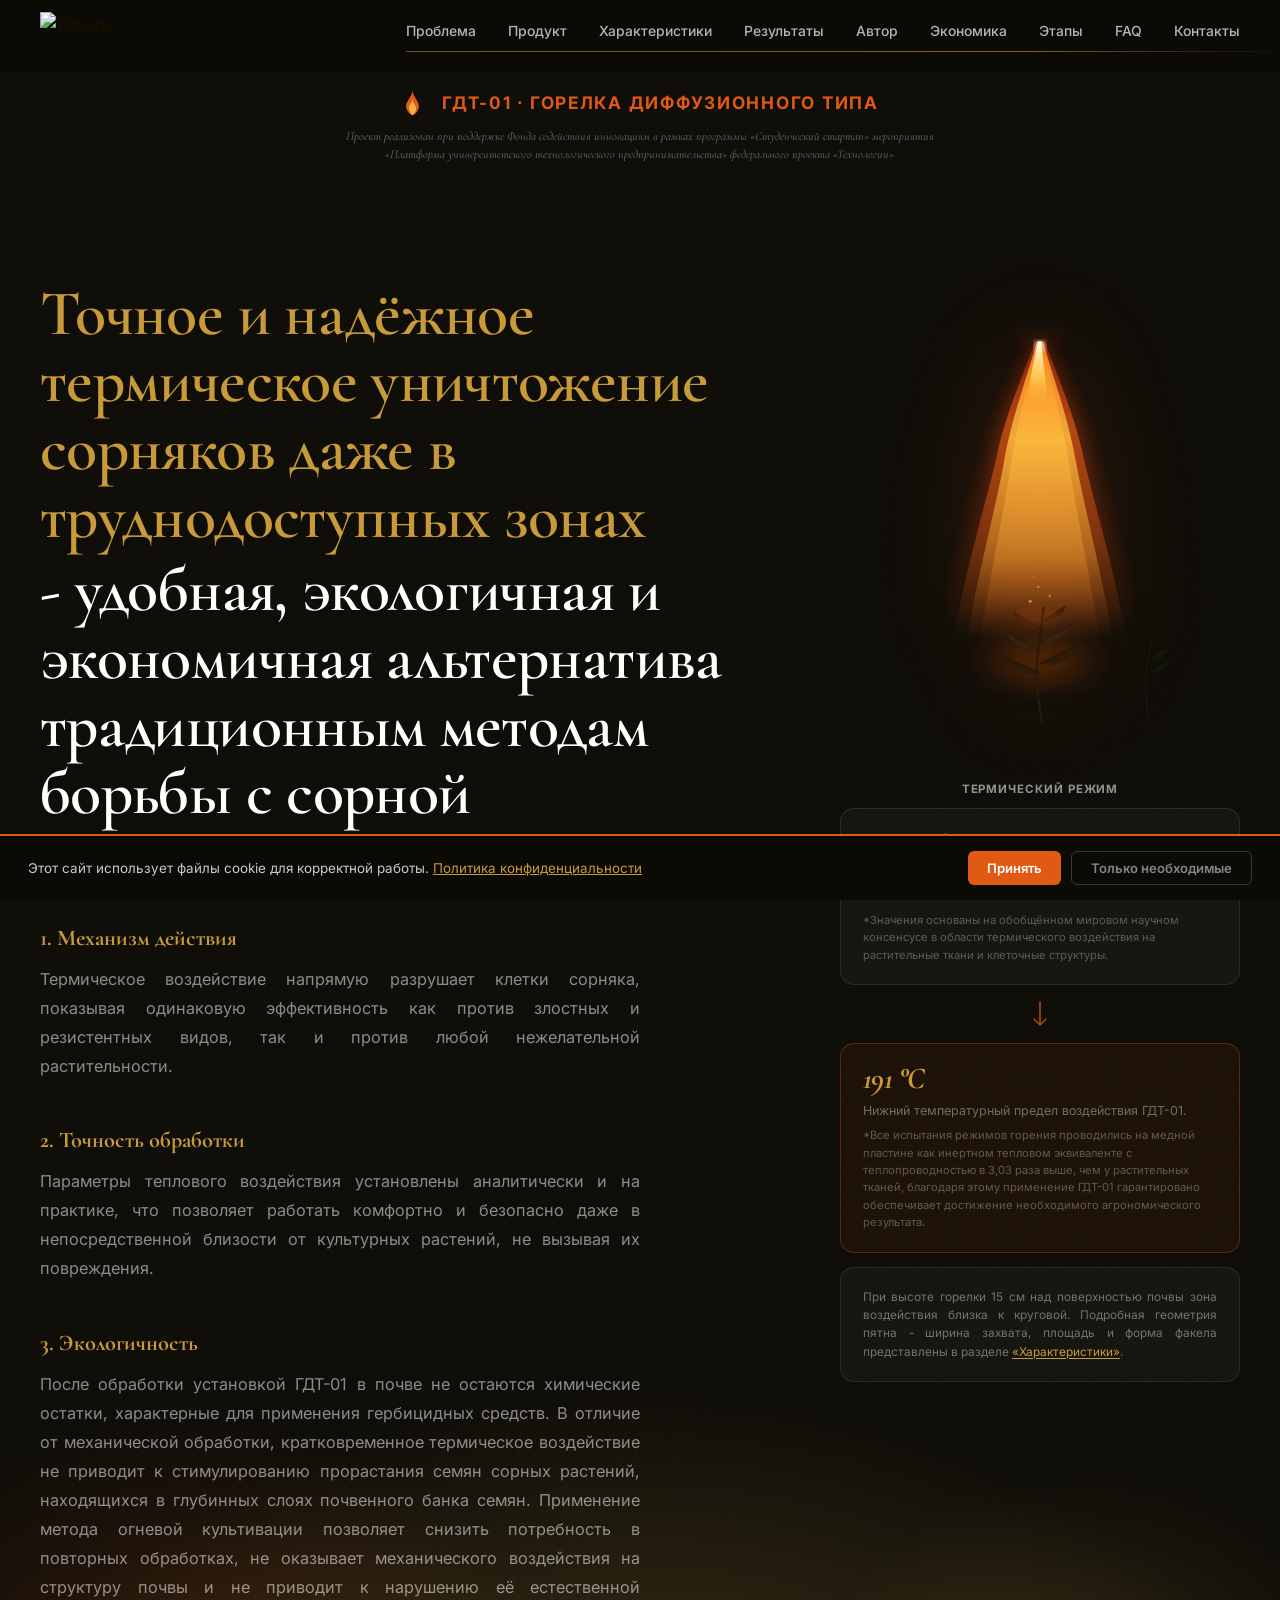
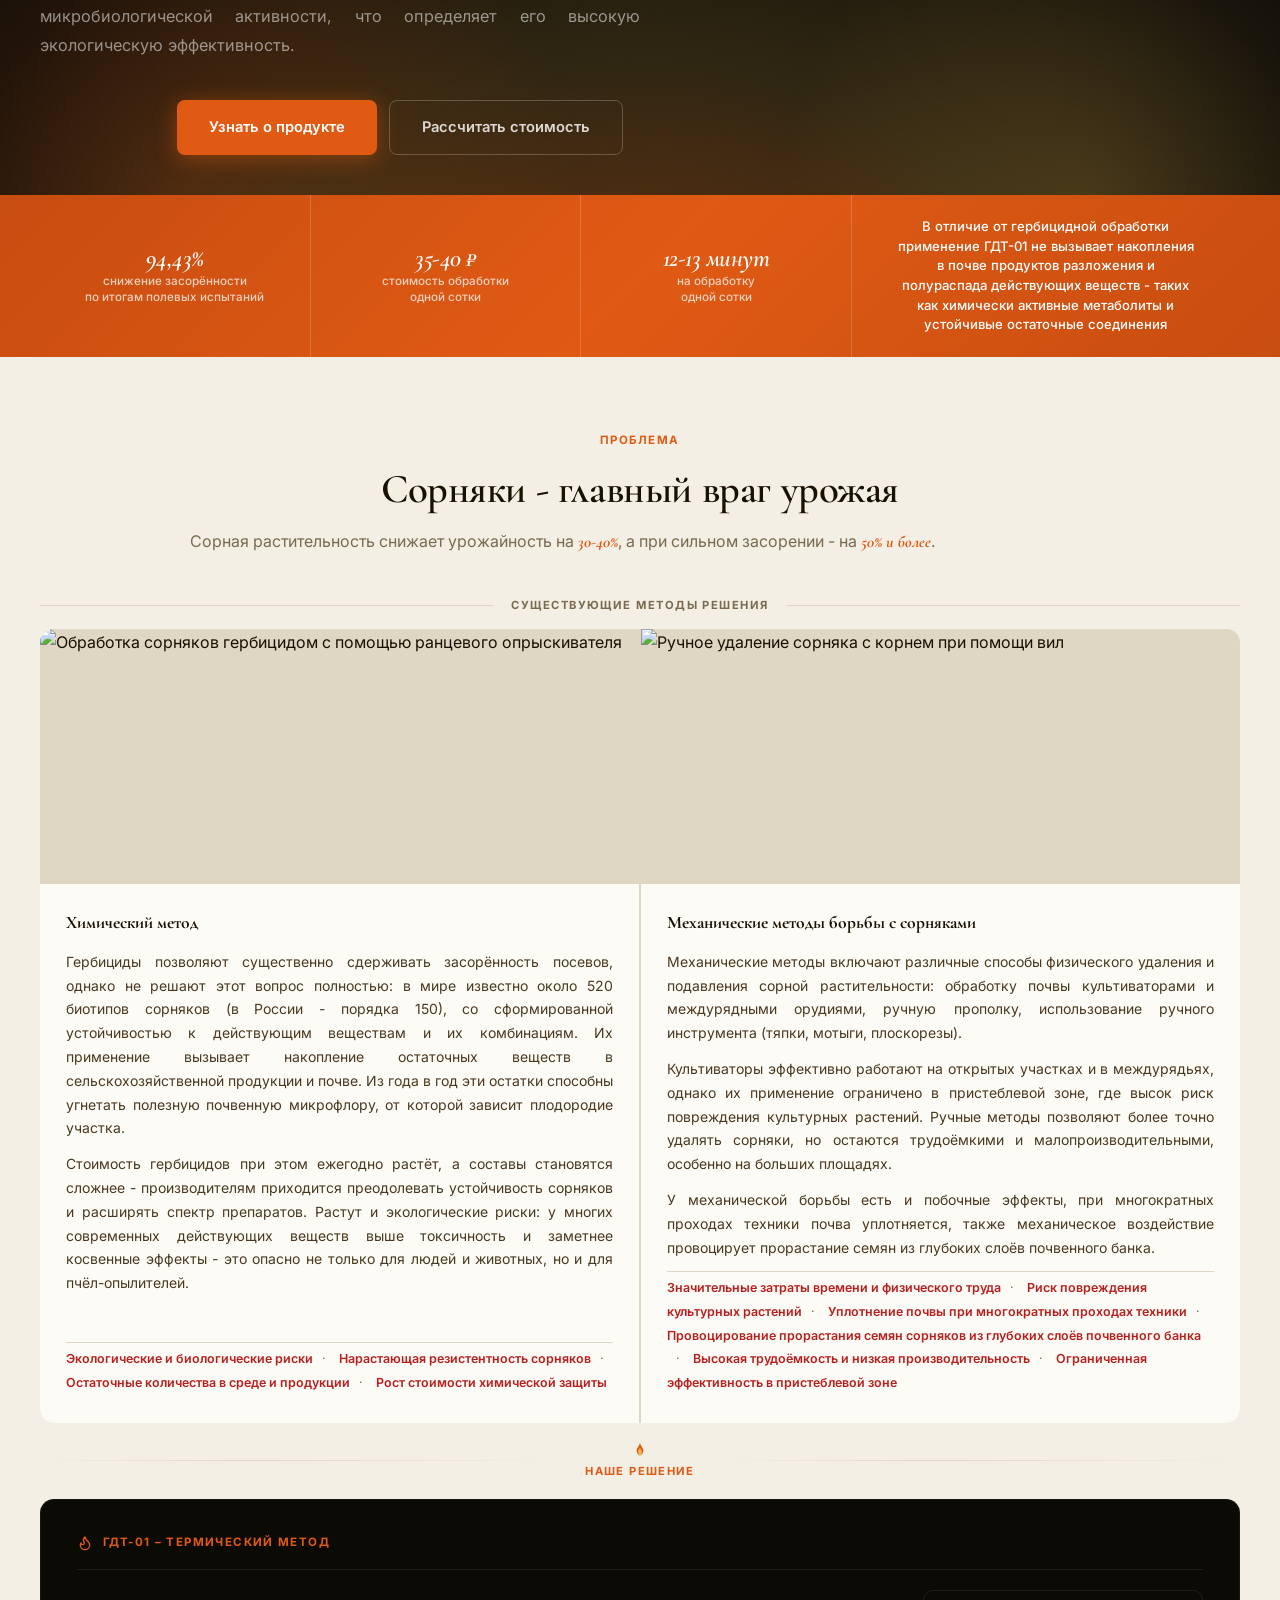
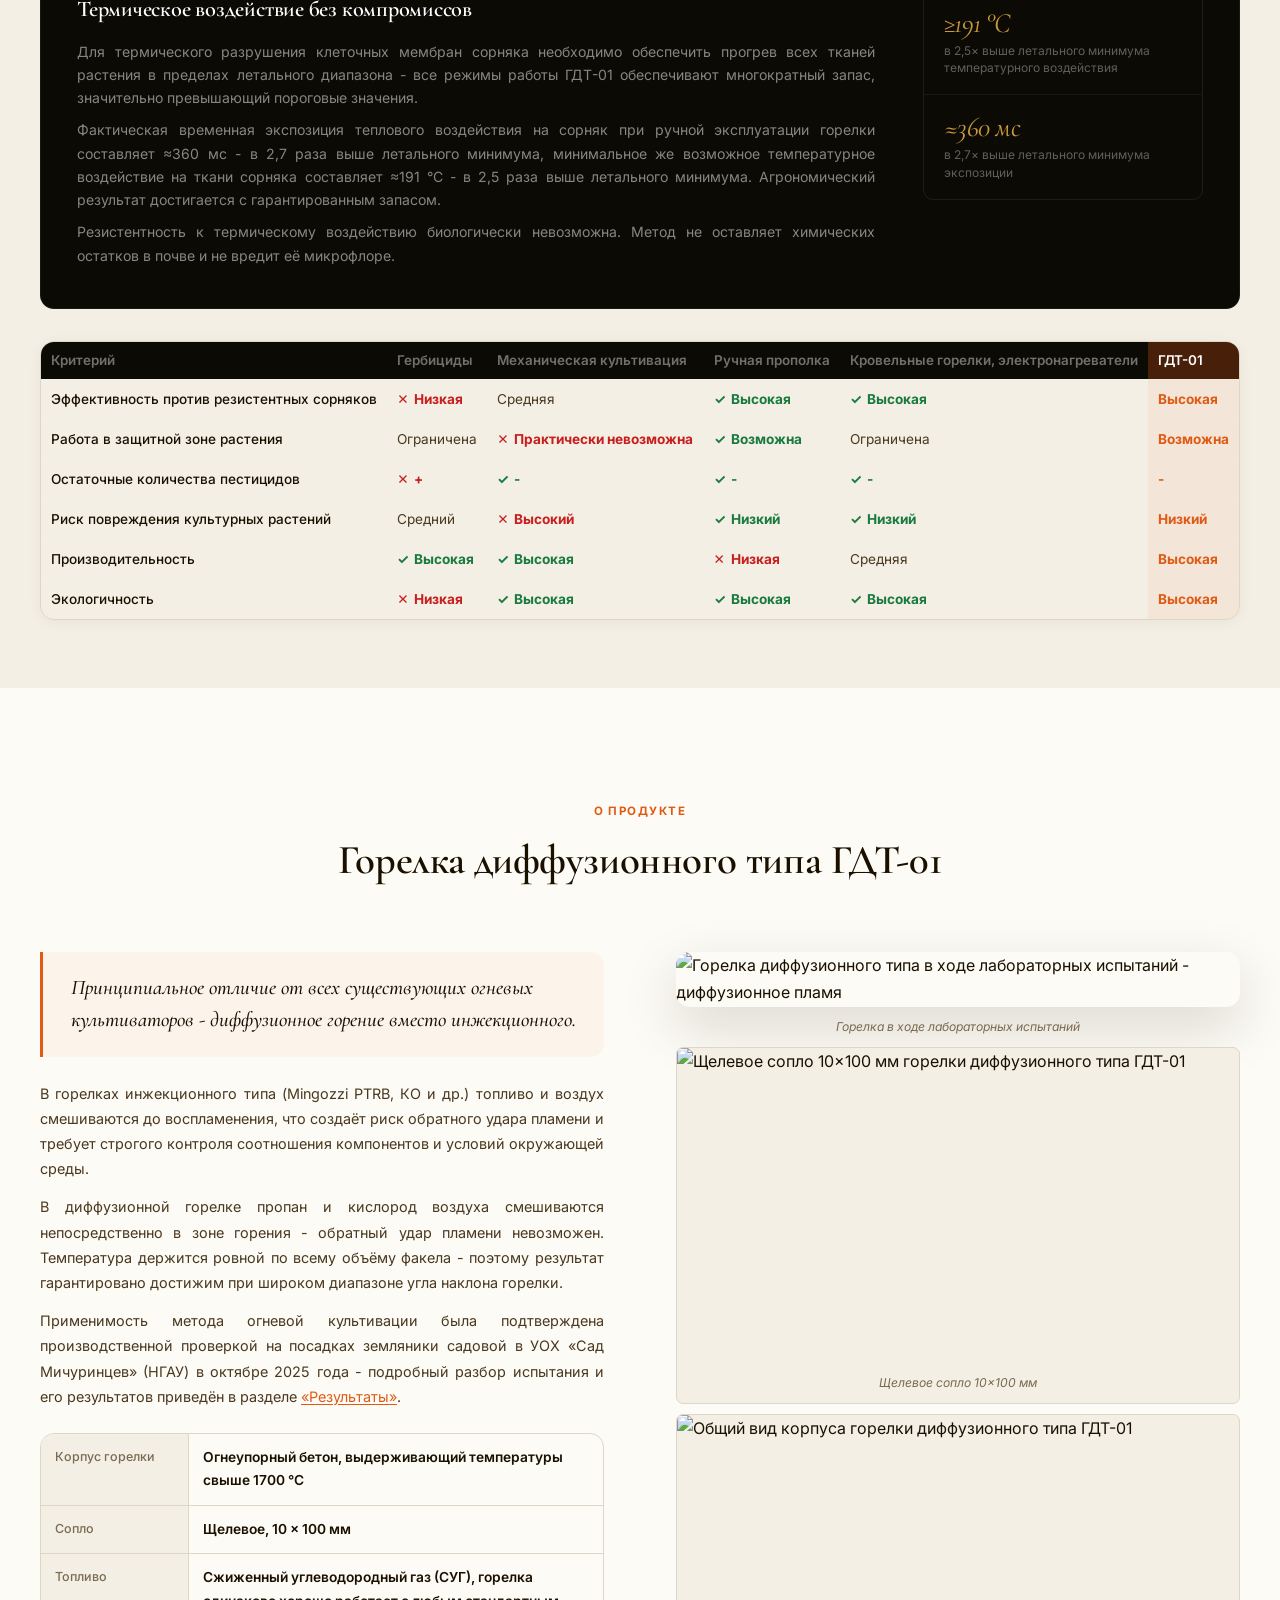
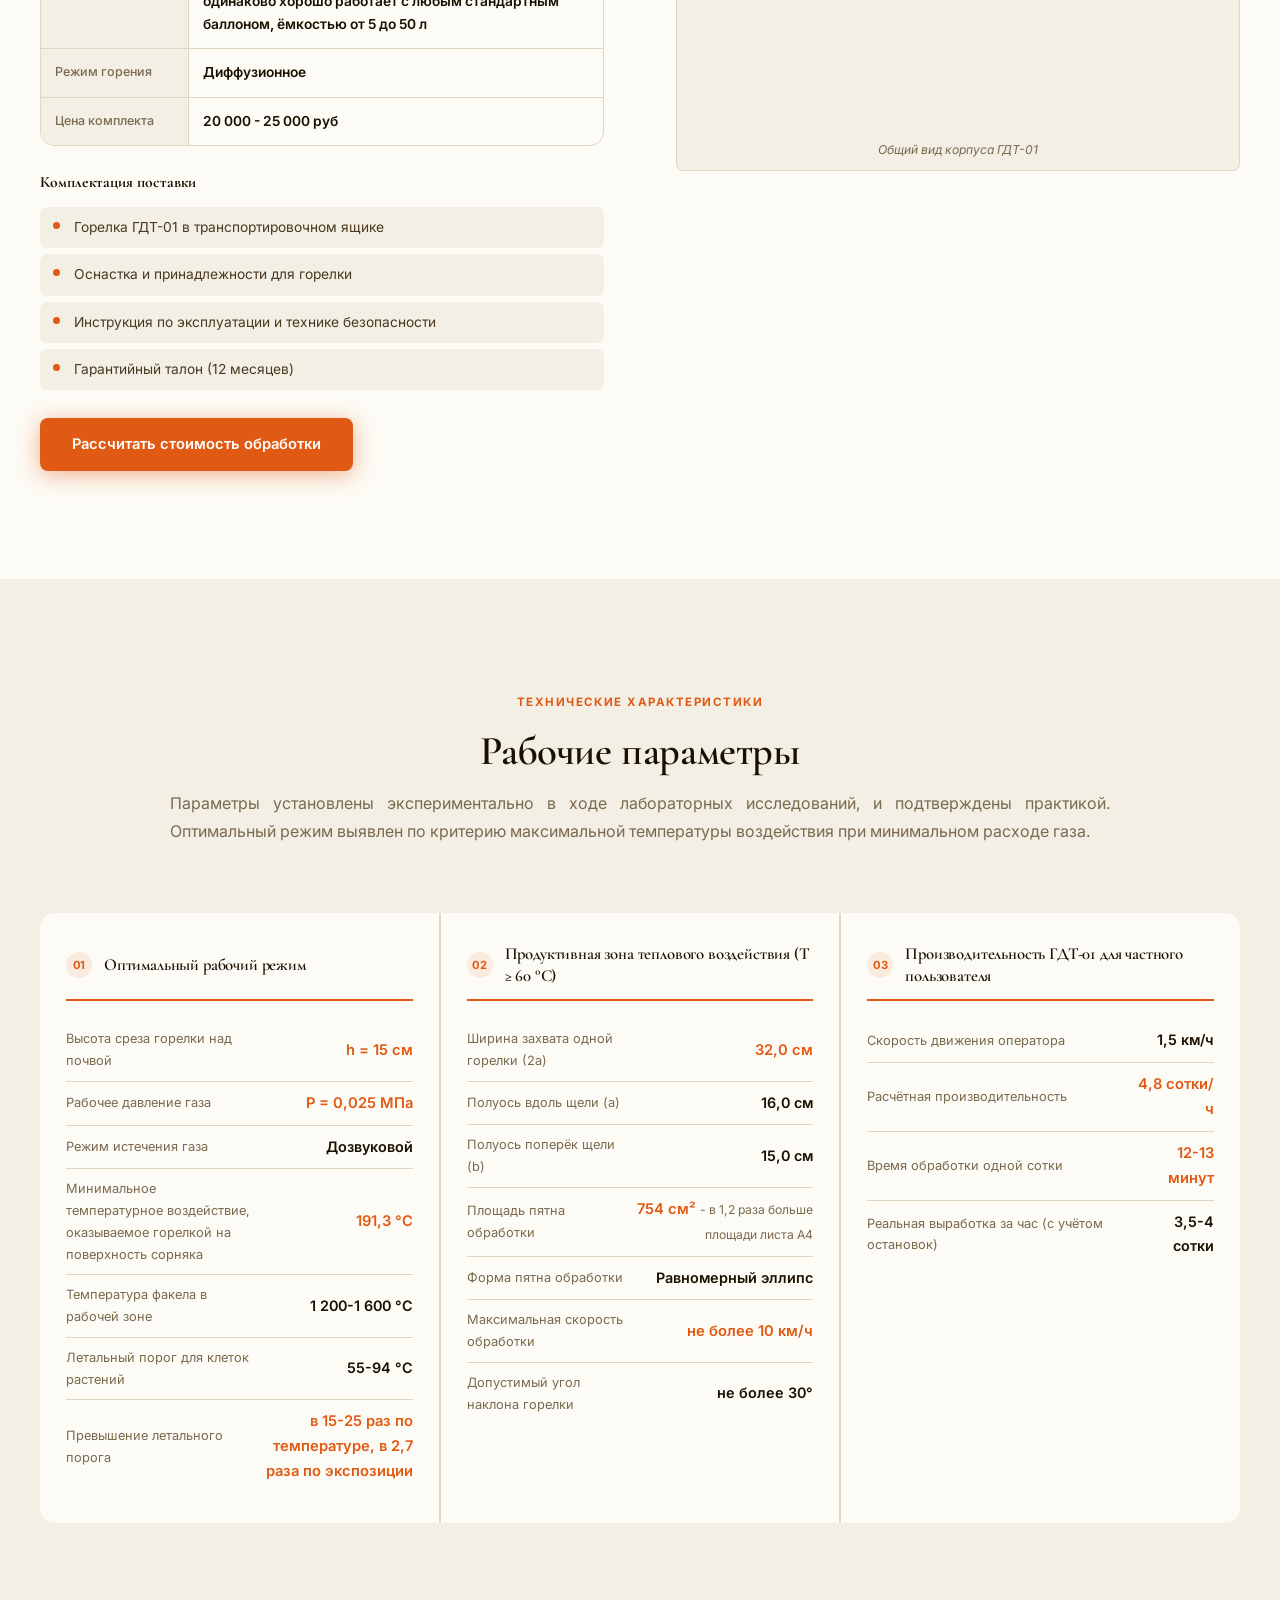
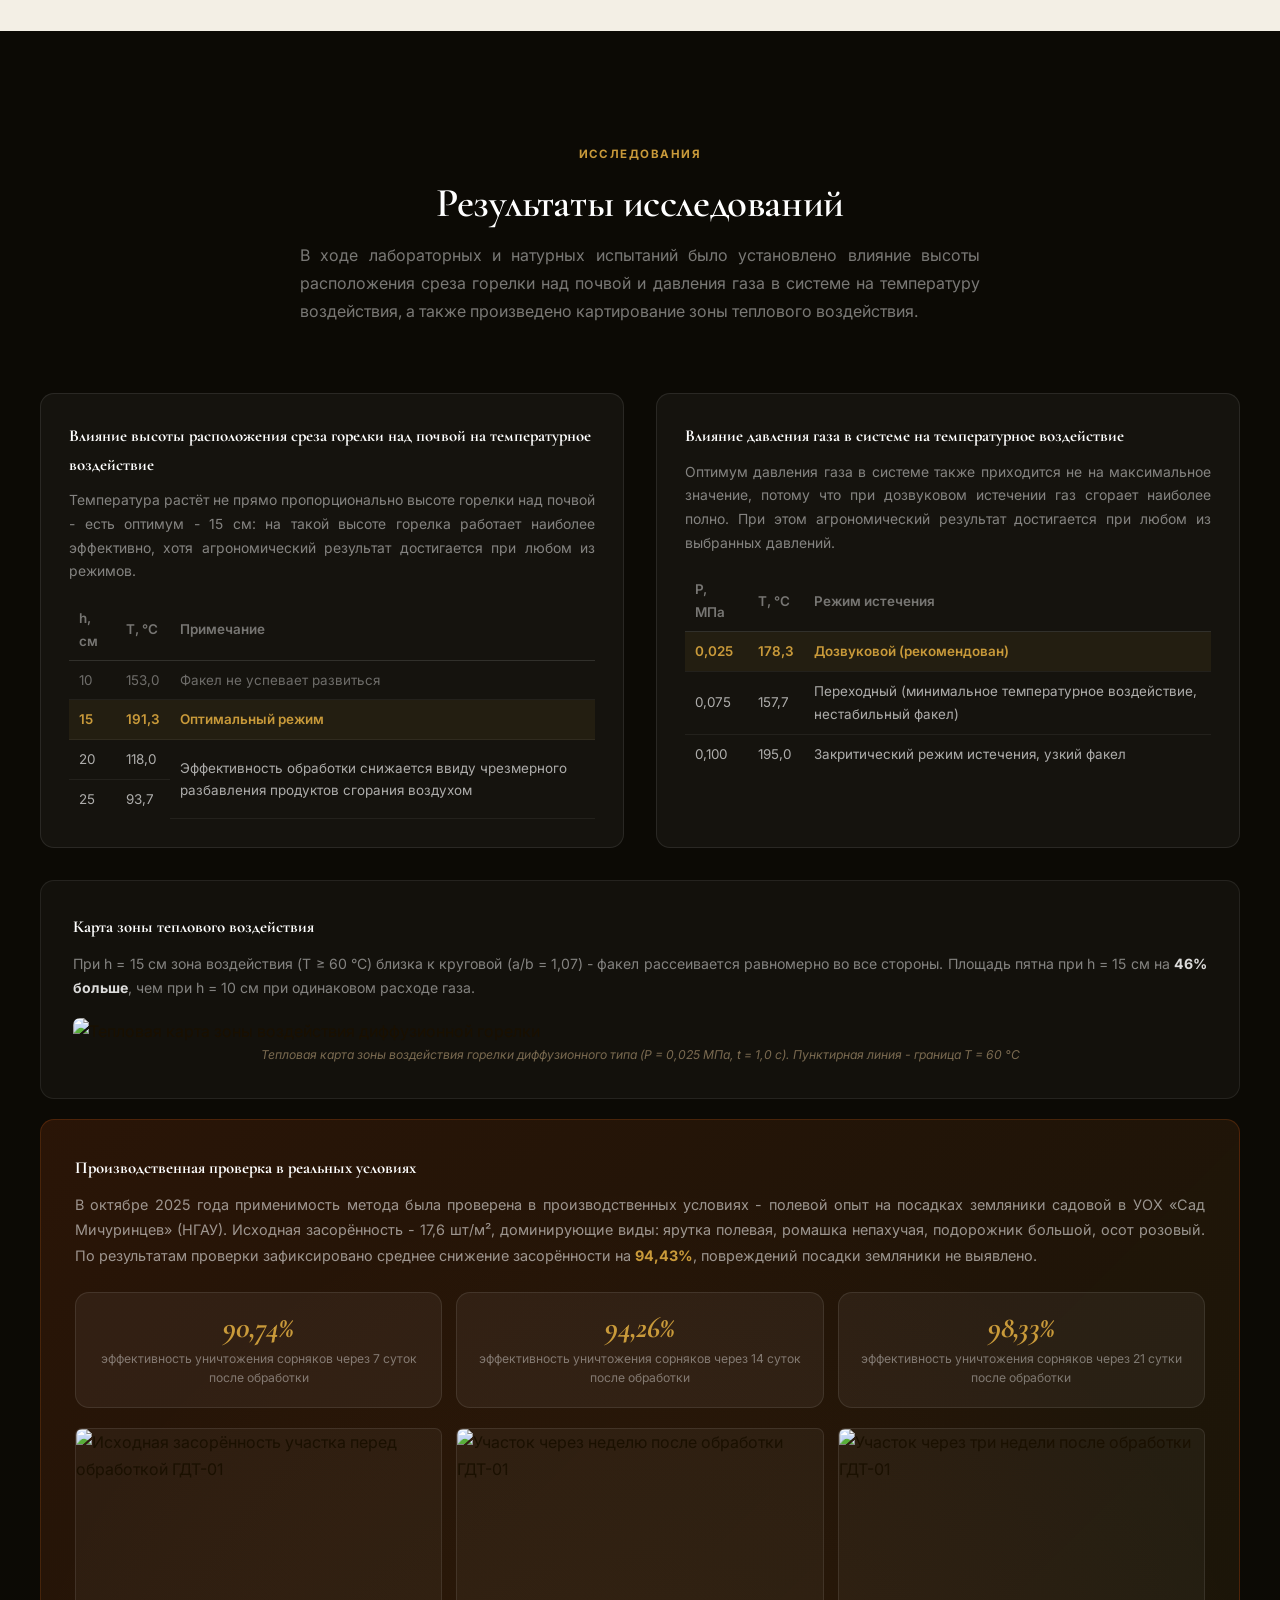
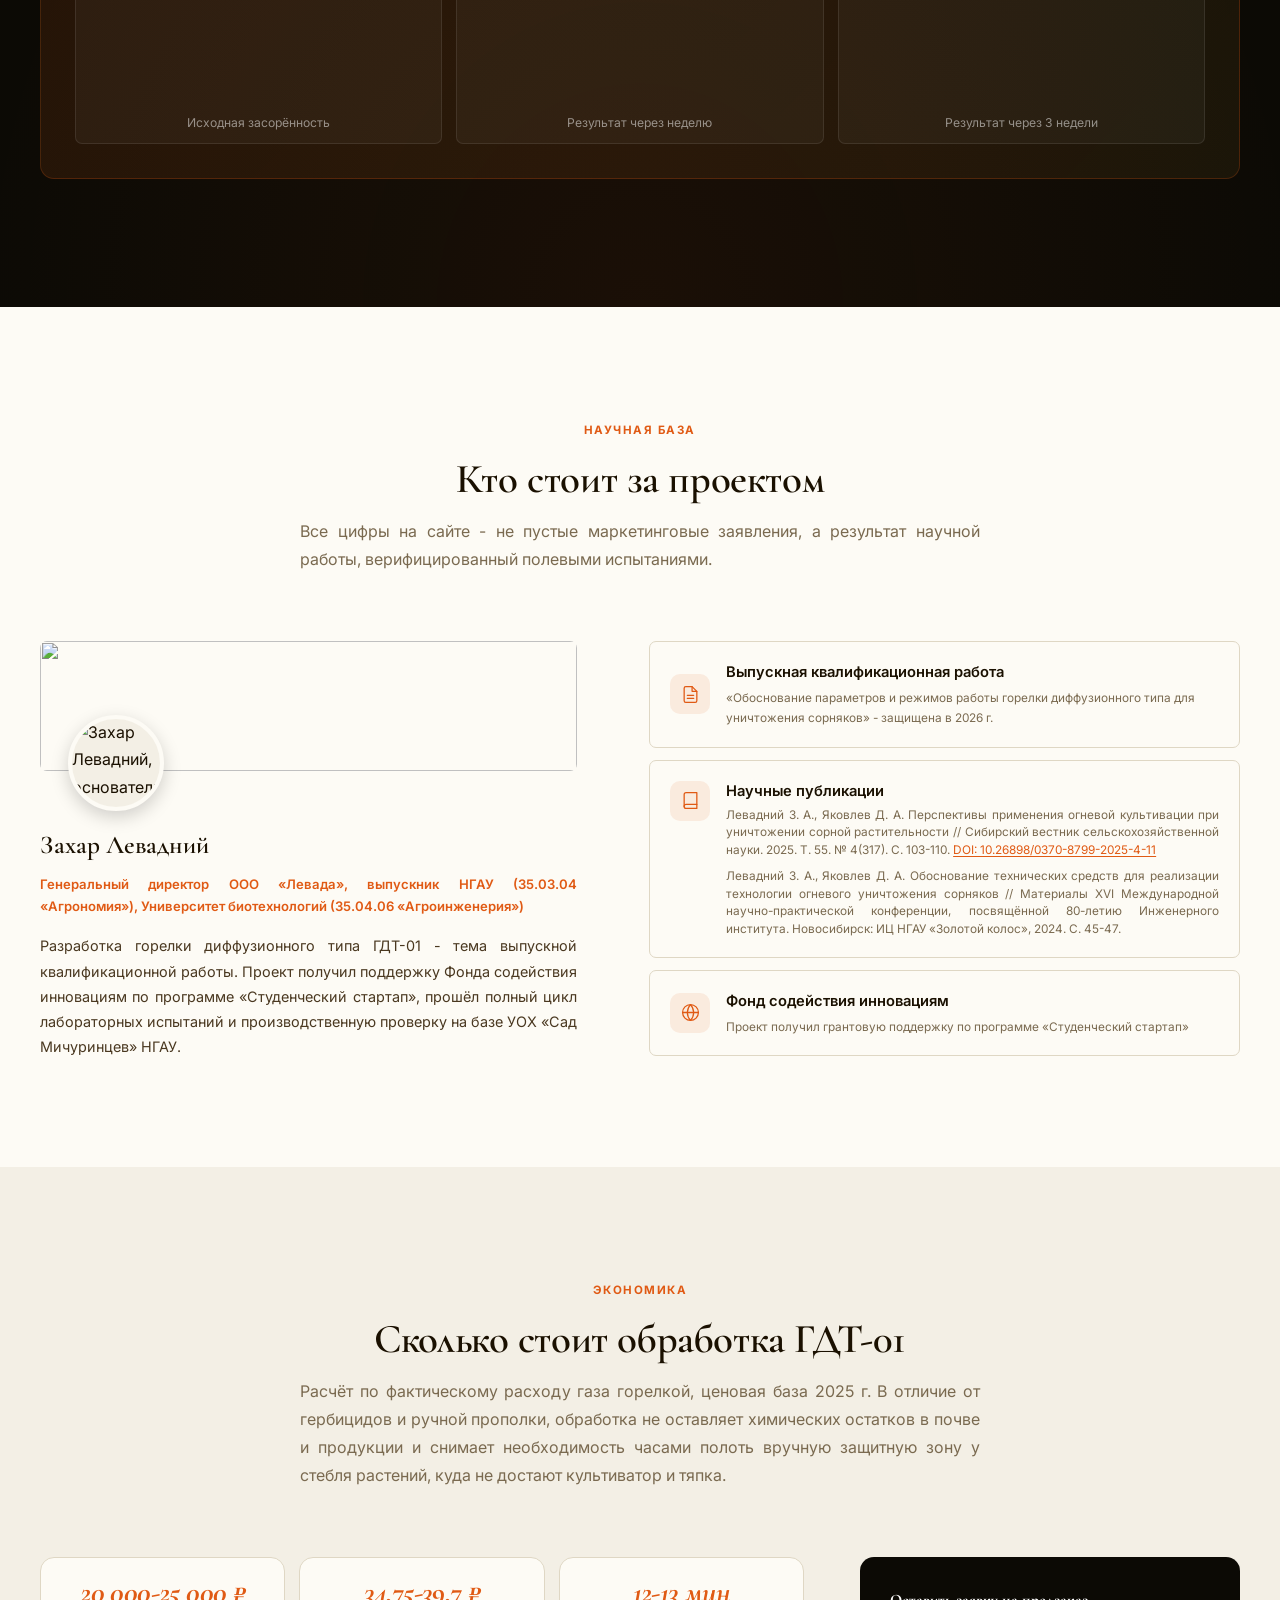
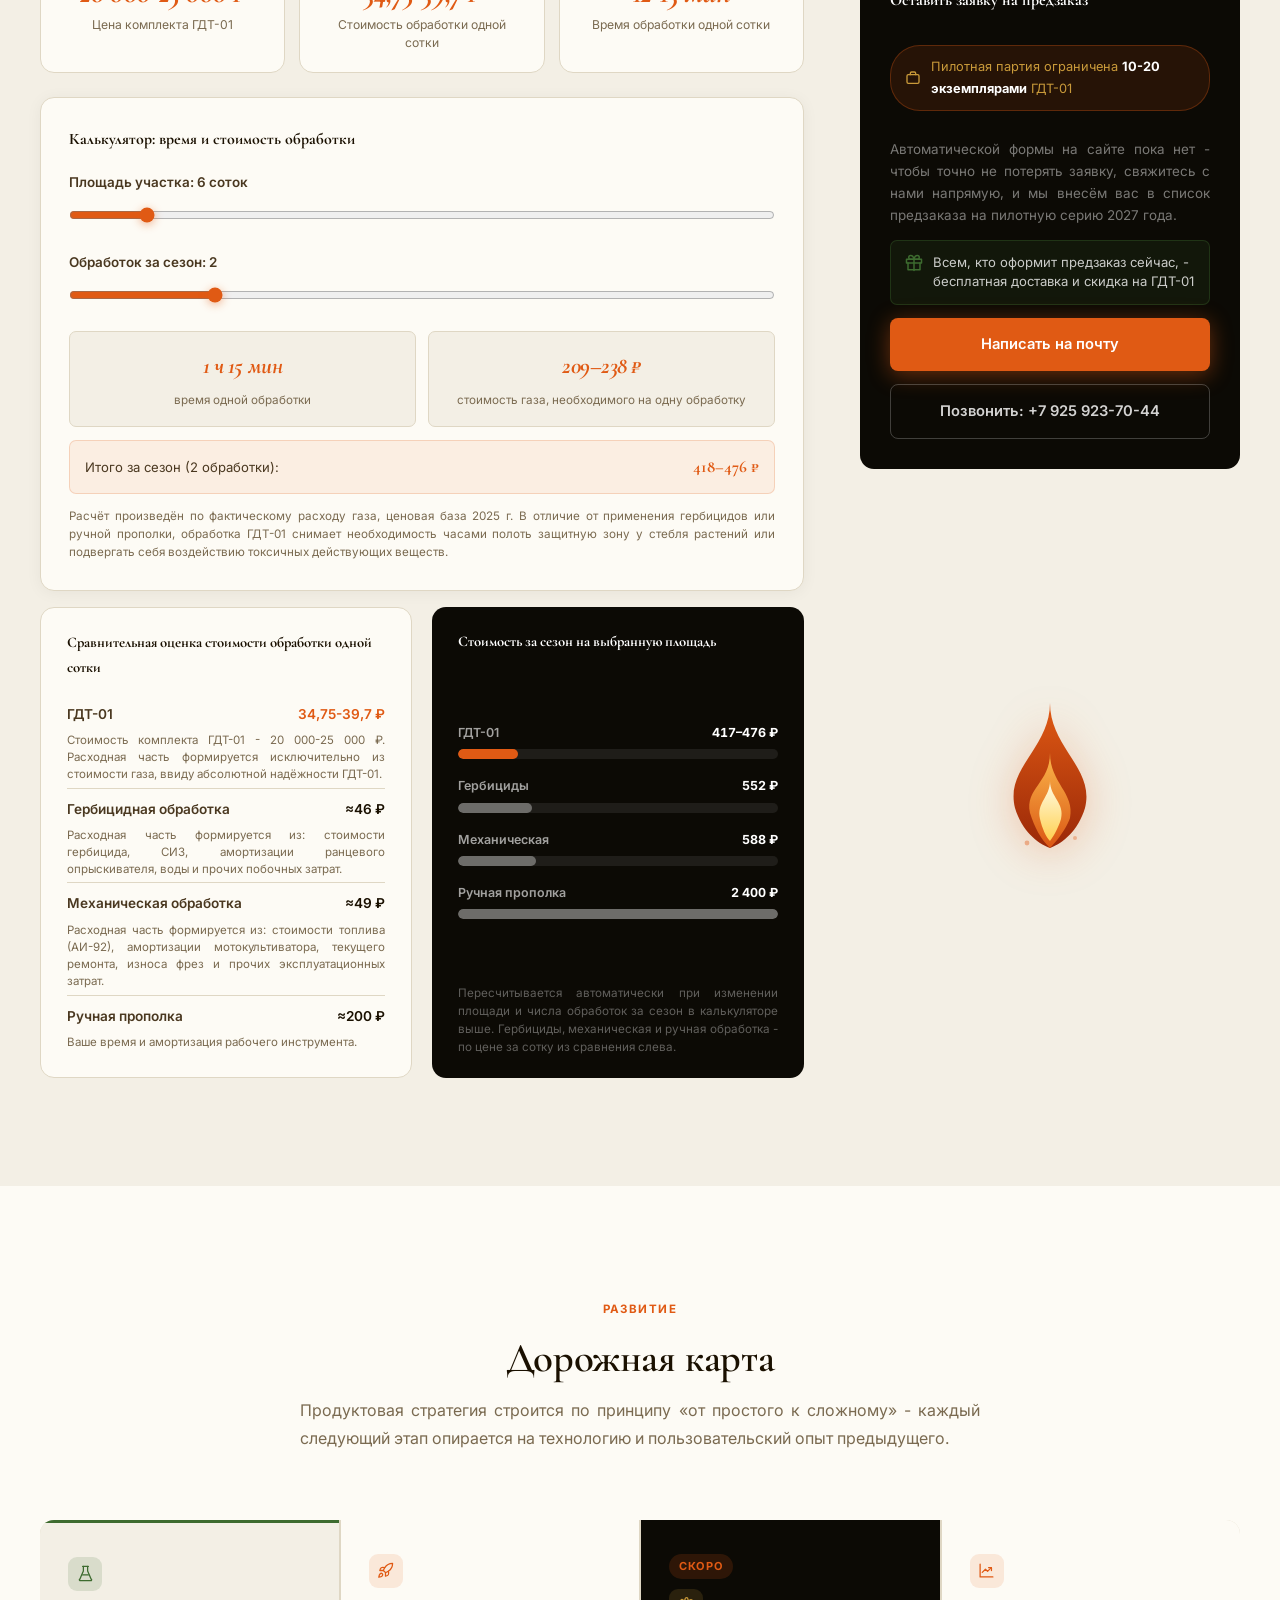
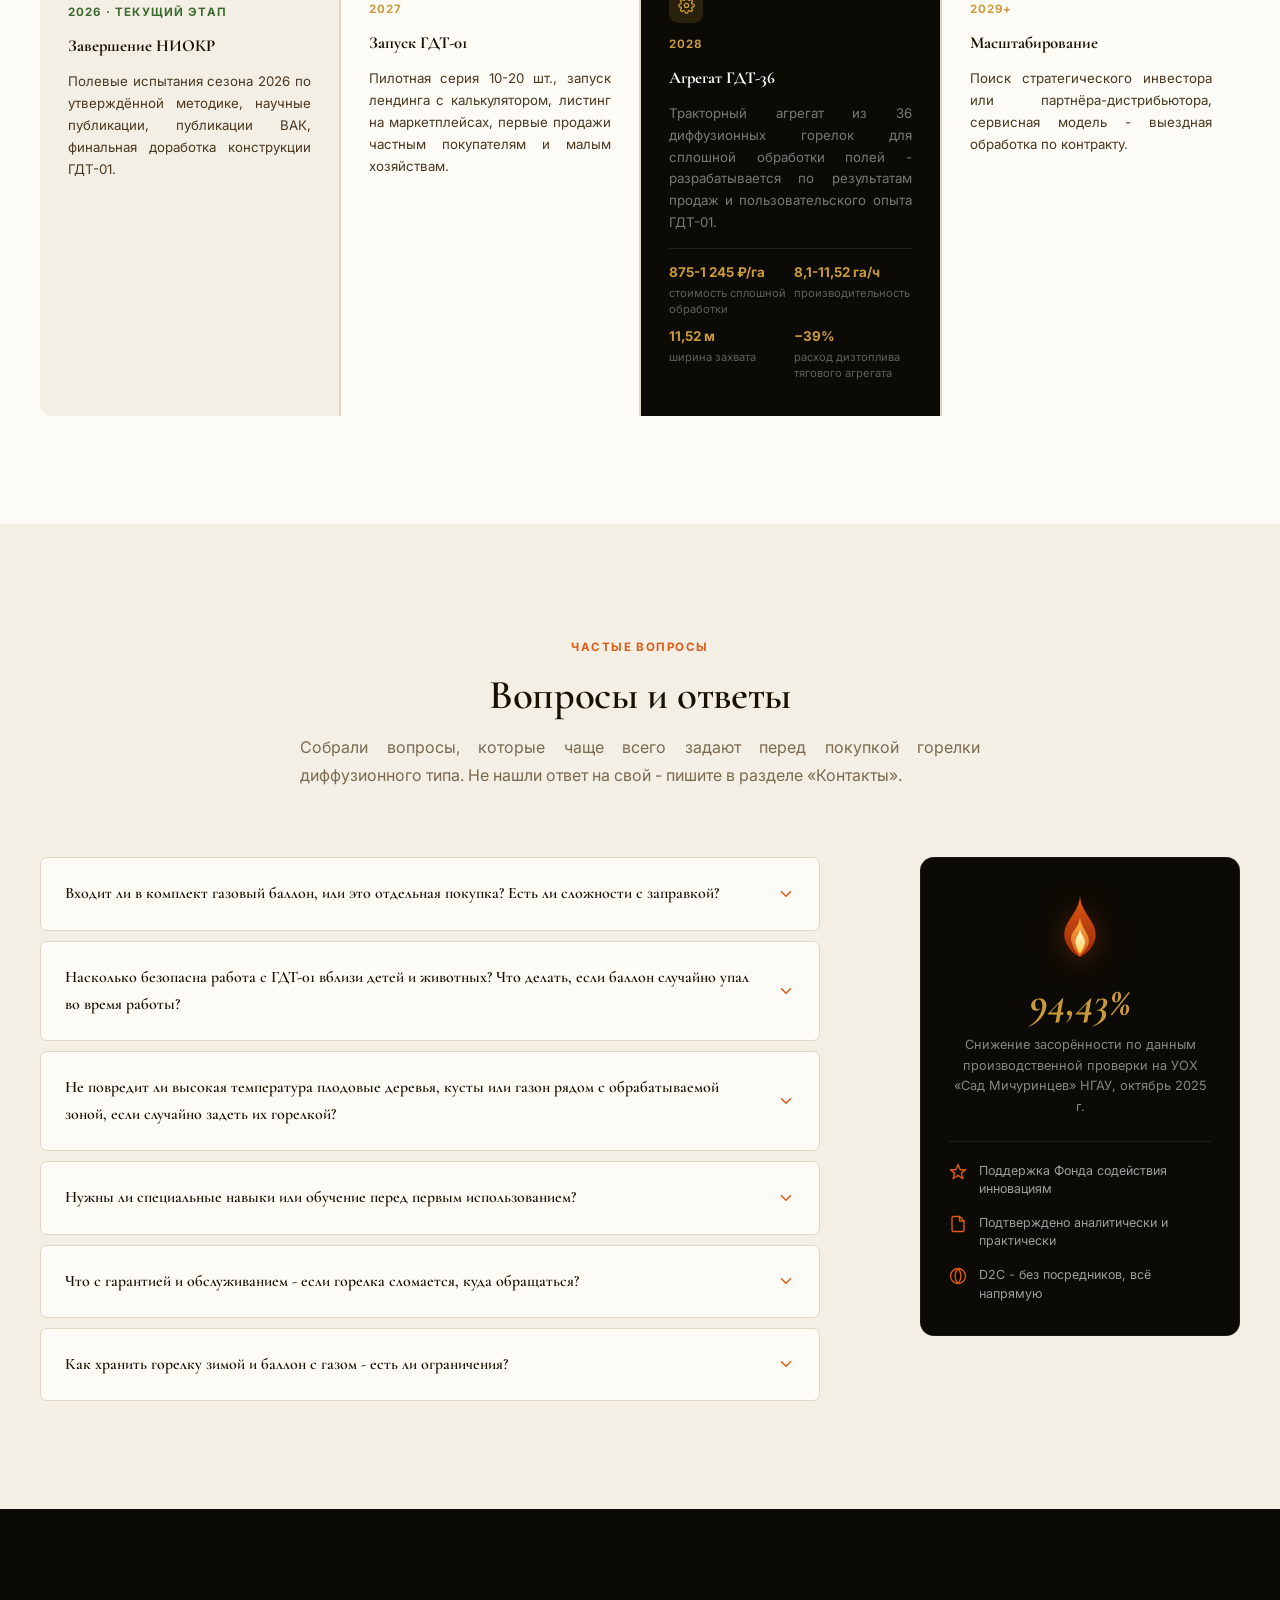
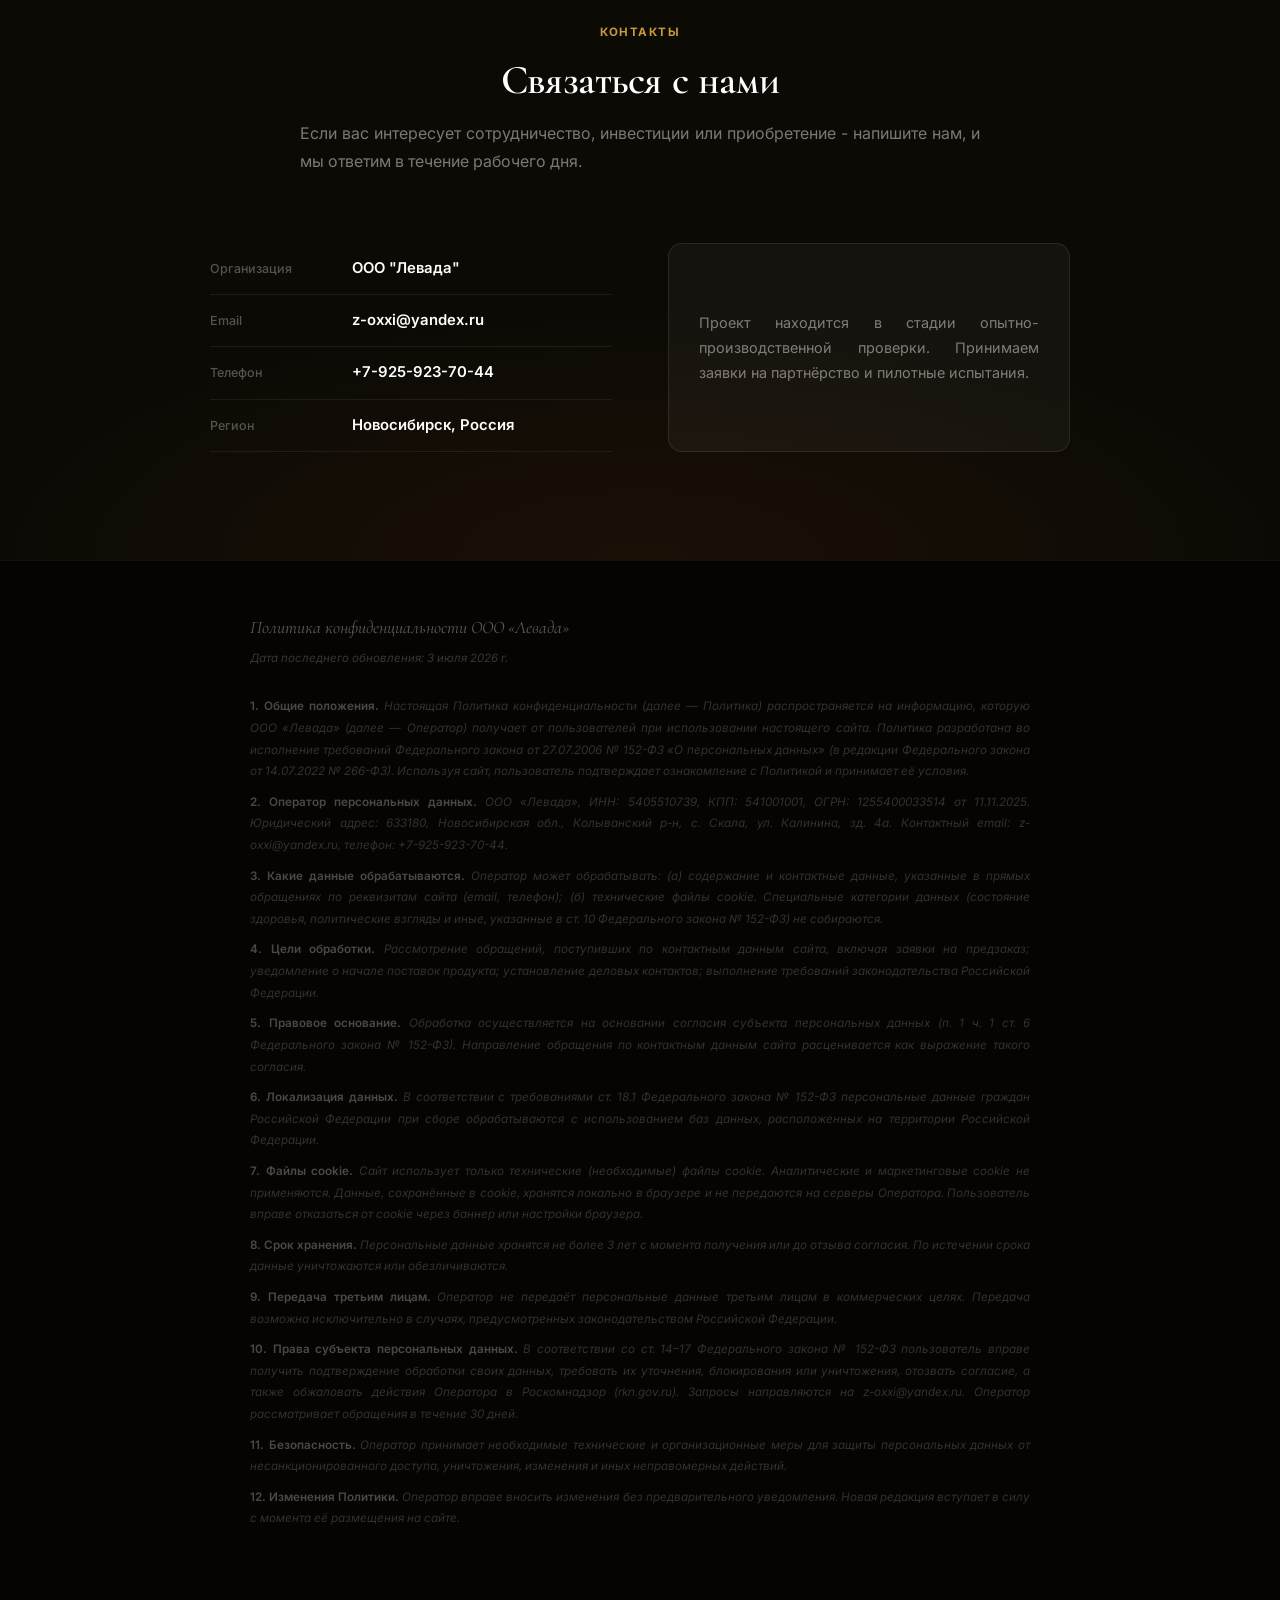
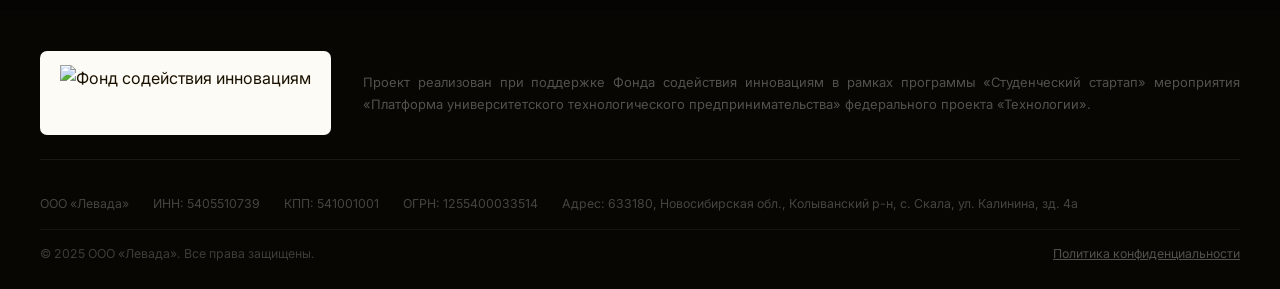
==== index.html @ 3bcc7308 "Add files via upload" ====
<!DOCTYPE html>
<html lang="ru">
<head>
    <meta charset="UTF-8">
    <meta name="viewport" content="width=device-width, initial-scale=1.0">
    <title>Левада - ГДТ-01, горелка диффузионного типа для уничтожения сорняков</title>
    <meta name="description" content="ГДТ-01 - горелка диффузионного типа для уничтожения сорняков без химии и резистентности. Работает в защитной зоне растений. Цена 20 000-25 000 руб.">
    <link rel="icon" type="image/svg+xml" href="favicon.svg">
    <link rel="stylesheet" href="style.css">
    <link rel="preconnect" href="https://fonts.googleapis.com">
    <link rel="preconnect" href="https://fonts.gstatic.com" crossorigin>
    <link href="https://fonts.googleapis.com/css2?family=Cormorant+Garamond:ital,wght@0,500;0,600;0,700;1,500&family=Inter:wght@400;500;600;700&display=swap" rel="stylesheet">
</head>
<body>

    <!-- HEADER -->
    <header class="header" id="top">
        <div class="container">
            <div class="header-inner">
                <img src="images/logo-levada.png" alt="Левада" class="logo-main">
                <nav class="nav">
                    <a href="#problem" class="nav-link">Проблема</a>
                    <a href="#product" class="nav-link">Продукт</a>
                    <a href="#specs" class="nav-link">Характеристики</a>
                    <a href="#results" class="nav-link">Результаты</a>
                    <a href="#research" class="nav-link">Автор</a>
                    <a href="#economics" class="nav-link">Экономика</a>
                    <a href="#roadmap" class="nav-link">Этапы</a>
                    <a href="#faq" class="nav-link">FAQ</a>
                    <a href="#contact" class="nav-link">Контакты</a>
                </nav>
            </div>
        </div>
    </header>

    <!-- HERO -->
    <section class="hero">
        <div class="container">
            <div class="hero-inner">
            <div class="hero-top-banner">
                <div class="hero-eyebrow">
                    <svg class="eyebrow-flame" width="13" height="17" viewBox="0 0 13 17" fill="none" aria-hidden="true"><path d="M6.5 1C6.5 5.5 11 7.5 10 11.5C9.3 13.8 7.8 15 6.5 15.5C5.2 15 3.7 13.8 3 11.5C2 7.5 6.5 5.5 6.5 1Z" fill="#E05A14"/><path d="M6.5 6C6.5 9 9 10 8.5 12.5C8 14 6.5 15.5 6.5 15.5C5.5 14.5 5 13.5 4.5 12C4 9.5 6.5 9 6.5 6Z" fill="#FFD060" opacity=".72"/></svg>
                    <span class="hero-eyebrow-text">ГДТ-01 &middot; горелка диффузионного типа</span>
                </div>
                <p class="hero-fund-note">Проект реализован при поддержке Фонда содействия
                инновациям в рамках программы «Студенческий стартап» мероприятия «Платформа
                университетского технологического предпринимательства» федерального проекта
                «Технологии»</p>
            </div>
            <div class="hero-content">
                <h1 class="hero-title">
                    <span class="title-claim">Точное и надёжное термическое уничтожение сорняков даже в труднодоступных зонах</span>
                    <span class="title-enemies">- удобная, экологичная и экономичная альтернатива традиционным методам борьбы с сорной растительностью</span>
                </h1>
                <div class="hero-feature">
                    <h3 class="hero-feature-title">1. Механизм действия</h3>
                    <p class="hero-sub">
                        Термическое воздействие напрямую разрушает клетки сорняка, показывая
                        одинаковую эффективность как против злостных и резистентных видов, так и
                        против любой нежелательной растительности.
                    </p>
                </div>
                <div class="hero-feature">
                    <h3 class="hero-feature-title">2. Точность обработки</h3>
                    <p class="hero-sub">
                        Параметры теплового воздействия установлены аналитически и на практике,
                        что позволяет работать комфортно и безопасно даже в непосредственной
                        близости от культурных растений, не вызывая их повреждения.
                    </p>
                </div>
                <div class="hero-feature">
                    <h3 class="hero-feature-title">3. Экологичность</h3>
                    <p class="hero-sub">
                        После обработки установкой ГДТ-01 в почве не остаются химические остатки,
                        характерные для применения гербицидных средств. В отличие от механической
                        обработки, кратковременное термическое воздействие не приводит к
                        стимулированию прорастания семян сорных растений, находящихся в глубинных
                        слоях почвенного банка семян. Применение метода огневой культивации
                        позволяет снизить потребность в повторных обработках, не оказывает
                        механического воздействия на структуру почвы и не приводит к нарушению её
                        естественной микробиологической активности, что определяет его высокую
                        экологическую эффективность.
                    </p>
                </div>
                <div class="hero-actions">
                    <a href="#product" class="btn btn-primary">Узнать о продукте</a>
                    <a href="#economics" class="btn btn-outline">Рассчитать стоимость</a>
                </div>
            </div>
            <div class="hero-visual" aria-hidden="true">
                <svg class="hero-flame-svg" viewBox="0 0 320 520" fill="none" xmlns="http://www.w3.org/2000/svg">
  <defs>
    <linearGradient id="fo" x1="0" y1="0" x2="0" y2="1" gradientUnits="objectBoundingBox">
      <stop offset="0%"   stop-color="#8B2008"/>
      <stop offset="35%"  stop-color="#C03A14" stop-opacity=".65"/>
      <stop offset="85%"  stop-color="#C03A14" stop-opacity=".18"/>
      <stop offset="100%" stop-color="#C03A14" stop-opacity="0"/>
    </linearGradient>
    <linearGradient id="fm" x1="0" y1="0" x2="0" y2="1" gradientUnits="objectBoundingBox">
      <stop offset="0%"   stop-color="#9A2808"/>
      <stop offset="28%"  stop-color="#E05A14" stop-opacity=".90"/>
      <stop offset="68%"  stop-color="#E05A14" stop-opacity=".50"/>
      <stop offset="90%"  stop-color="#E05A14" stop-opacity=".15"/>
      <stop offset="100%" stop-color="#E05A14" stop-opacity="0"/>
    </linearGradient>
    <linearGradient id="fh" x1="0" y1="0" x2="0" y2="1" gradientUnits="objectBoundingBox">
      <stop offset="0%"   stop-color="#FF8820"/>
      <stop offset="33%"  stop-color="#FFBE40" stop-opacity=".93"/>
      <stop offset="72%"  stop-color="#F0A030" stop-opacity=".48"/>
      <stop offset="92%"  stop-color="#E07020" stop-opacity=".12"/>
      <stop offset="100%" stop-color="#E07020" stop-opacity="0"/>
    </linearGradient>
    <linearGradient id="fs" x1="0" y1="0" x2="0" y2="1" gradientUnits="objectBoundingBox">
      <stop offset="0%"   stop-color="#FFFCE8"/>
      <stop offset="50%"  stop-color="#FFD050" stop-opacity=".85"/>
      <stop offset="100%" stop-color="#FF9020" stop-opacity="0"/>
    </linearGradient>
    <radialGradient id="sg" cx="50%" cy="5%" r="30%" gradientUnits="objectBoundingBox">
      <stop offset="0%"   stop-color="#E05A14" stop-opacity=".50"/>
      <stop offset="100%" stop-color="#E05A14" stop-opacity="0"/>
    </radialGradient>
    <!-- Тепловое свечение вокруг сорняка -->
    <radialGradient id="wg" cx="50%" cy="76%" r="38%" gradientUnits="objectBoundingBox">
      <stop offset="0%"   stop-color="#FF6010" stop-opacity=".38"/>
      <stop offset="100%" stop-color="#E05A14" stop-opacity="0"/>
    </radialGradient>
    <filter id="b4"><feGaussianBlur stdDeviation="4"/></filter>
    <filter id="b10"><feGaussianBlur stdDeviation="10"/></filter>
    <filter id="b18"><feGaussianBlur stdDeviation="18"/></filter>
  </defs>

  <!-- Свечение у источника -->
  <ellipse cx="160" cy="28" rx="55" ry="18" fill="url(#sg)" filter="url(#b18)"/>

  <!-- ══ ПЛАМЯ (параболическая форма по CFD, идёт сверху вниз) ══ -->
  <!-- Внешняя огибающая — широкая, прозрачная -->
  <path class="fl-outer"
    d="M 152,24 C 140,55, 112,105, 98,162 C 84,218, 60,285, 40,380 L 280,380
       C 260,285, 236,218, 222,162 C 208,105, 180,55, 168,24 Z"
    fill="url(#fo)" opacity=".54" filter="url(#b10)"/>

  <!-- Основная зона -->
  <path class="fl-mid"
    d="M 154,24 C 143,57, 118,110, 106,168 C 93,224, 72,292, 54,385 L 266,385
       C 248,292, 227,224, 214,168 C 202,110, 177,57, 166,24 Z"
    fill="url(#fm)" opacity=".76"/>

  <!-- Горячее ядро -->
  <path class="fl-hot"
    d="M 156,24 C 147,60, 125,116, 115,176 C 104,234, 86,300, 70,390 L 250,390
       C 234,300, 216,234, 205,176 C 195,116, 173,60, 164,24 Z"
    fill="url(#fh)" opacity=".88"/>

  <!-- Яркая узкая полоса ядра -->
  <path class="fl-inner"
    d="M 157,24 C 150,62, 132,120, 123,182 C 114,240, 100,306, 86,392 L 234,392
       C 220,306, 206,240, 197,182 C 188,120, 170,62, 163,24 Z"
    fill="url(#fh)" opacity=".68"/>

  <!-- Зона источника — яркая, короткая -->
  <path class="fl-src"
    d="M 158,24 C 154,38, 148,66, 145,104 C 150,114, 160,118, 170,104
       C 167,66, 162,38, 162,24 Z"
    fill="url(#fs)" opacity=".97"/>

  <ellipse cx="160" cy="29" rx="7" ry="6" fill="#FFFCE8" opacity=".65" filter="url(#b4)"/>

  <!-- Тепловое свечение вокруг сорняка (чётко показывает, что он в огне) -->
  <ellipse cx="160" cy="390" rx="110" ry="55" fill="url(#wg)" filter="url(#b18)"/>

  <!-- ══ СОРНЯК — полностью внутри пламени ══ -->
  <!-- Центральный стебель -->
  <path d="M 162,492 C 158,465, 154,438, 157,410 C 160,388, 163,370, 164,352"
        stroke="#2A1A08" stroke-width="2.8" fill="none" stroke-linecap="round"/>

  <!-- Левый нижний лист -->
  <path d="M 160,432 C 144,423, 128,417, 116,413 C 119,424, 134,431, 149,434 Z"
        fill="#2E1A09"/>
  <line x1="160" y1="432" x2="116" y2="413" stroke="#241508" stroke-width="1.6" stroke-linecap="round"/>

  <!-- Правый нижний лист -->
  <path d="M 161,420 C 176,411, 191,404, 202,400 C 200,411, 187,418, 174,423 Z"
        fill="#2E1A09"/>
  <line x1="161" y1="420" x2="202" y2="400" stroke="#241508" stroke-width="1.6" stroke-linecap="round"/>

  <!-- Левый средний лист (в пламени) -->
  <path d="M 159,404 C 143,394, 130,388, 120,384 C 122,394, 135,401, 149,406 Z"
        fill="#3A2010"/>
  <line x1="159" y1="404" x2="120" y2="384" stroke="#2E1808" stroke-width="1.4" stroke-linecap="round"/>

  <!-- Правый средний лист (в пламени) -->
  <path d="M 162,393 C 175,383, 188,377, 198,373 C 196,383, 184,390, 171,395 Z"
        fill="#3A2010"/>
  <line x1="162" y1="393" x2="198" y2="373" stroke="#2E1808" stroke-width="1.4" stroke-linecap="round"/>

  <!-- Верхний левый лист (обожжён, в горячей зоне) -->
  <path d="M 161,377 C 147,368, 136,362, 128,358 C 130,367, 140,373, 153,377 Z"
        fill="#461E0A"/>
  <line x1="161" y1="377" x2="128" y2="358" stroke="#381608" stroke-width="1.3" stroke-linecap="round"/>

  <!-- Верхний правый лист (обожжён) -->
  <path d="M 163,369 C 173,360, 183,354, 191,350 C 190,359, 181,365, 170,369 Z"
        fill="#461E0A"/>
  <line x1="163" y1="369" x2="191" y2="350" stroke="#381608" stroke-width="1.3" stroke-linecap="round"/>

  <!-- Побеги у земли -->
  <path d="M 161,462 C 145,455, 132,452, 122,451 C 124,458, 137,462, 153,464 Z"
        fill="#1C1208" opacity=".85"/>
  <path d="M 163,456 C 178,449, 190,446, 200,445 C 198,452, 186,456, 172,458 Z"
        fill="#1C1208" opacity=".85"/>

  <!-- Линия земли -->
  <path d="M 108,492 C 126,487, 146,484, 162,484 C 178,484, 198,487, 216,492"
        stroke="#1A1208" stroke-width="1.8" fill="none" stroke-linecap="round"/>

  <!-- Мерцание на обожжённых верхних листьях -->
  <ellipse cx="158" cy="362" rx="26" ry="12" fill="#E05A14" opacity=".16" filter="url(#b4)"/>

  <!-- Искры летят вверх -->
  <g class="fl-embers">
    <circle cx="148" cy="344" r="1.8" fill="#C99A3A"/>
    <circle cx="172" cy="337" r="1.5" fill="#E07020"/>
    <circle cx="158" cy="326" r="1.4" fill="#D4A840" opacity=".75"/>
    <circle cx="152" cy="314" r="1.1" fill="#C99A3A" opacity=".60"/>
    <circle cx="170" cy="305" r="1.3" fill="#E05A14" opacity=".50"/>
    <circle cx="142" cy="296" r="1.0" fill="#D4A840" opacity=".40"/>
  </g>

  <!-- Культурное растение (вне зоны огня, целое) -->
  <path d="M 294,492 C 291,468, 289,448, 291,428 C 293,413, 296,400, 298,390"
        stroke="#182210" stroke-width="1.6" fill="none" stroke-linecap="round" opacity=".55"/>
  <path d="M 296,415 C 304,407, 312,403, 318,401 C 316,409, 309,414, 300,416 Z"
        fill="#182210" opacity=".45"/>
  <path d="M 297,430 C 305,423, 313,419, 319,417 C 317,425, 310,429, 301,432 Z"
        fill="#182210" opacity=".42"/>
  <line x1="296" y1="415" x2="318" y2="401" stroke="#182210" stroke-width="1.2" opacity=".40" stroke-linecap="round"/>
  <line x1="297" y1="430" x2="319" y2="417" stroke="#182210" stroke-width="1.2" opacity=".38" stroke-linecap="round"/>
</svg>
                <div class="hero-kpi-heading hero-kpi-heading-visual">Термический режим</div>
                <div class="thermal-flow">
                    <div class="thermal-block thermal-main">
                        <div class="kpi-val">55-94 °C</div>
                        <div class="kpi-desc">Летальный температурный диапазон для растительной
                        клетки. <em>*Значения основаны на обобщённом мировом научном консенсусе
                        в области термического воздействия на растительные ткани и клеточные
                        структуры.</em></div>
                    </div>
                    <div class="thermal-arrow" aria-hidden="true">
                        <svg width="14" height="26" viewBox="0 0 14 26" fill="none"><path d="M7 1V24M7 24L1 18M7 24L13 18" stroke="currentColor" stroke-width="1.6" stroke-linecap="round" stroke-linejoin="round"/></svg>
                    </div>
                    <div class="thermal-block thermal-result">
                        <div class="kpi-val">191 °C</div>
                        <div class="kpi-desc">Нижний температурный предел воздействия ГДТ-01.
                        <em>*Все испытания режимов горения проводились на медной пластине как
                        инертном тепловом эквиваленте с теплопроводностью в 3,03 раза выше, чем
                        у растительных тканей, благодаря этому применение ГДТ-01 гарантировано
                        обеспечивает достижение необходимого агрономического результата.</em></div>
                    </div>
                    <div class="thermal-block thermal-geometry">
                        <p class="hero-kpi-note">
                            При высоте горелки 15 см над поверхностью почвы зона воздействия
                            близка к круговой. Подробная геометрия пятна - ширина захвата,
                            площадь и форма факела представлены в разделе
                            <a href="#specs">«Характеристики»</a>.
                        </p>
                    </div>
                </div>
            </div>
            </div><!-- /hero-inner -->
        </div>
    </section>

    <!-- PROOF STRIP -->
    <div class="proof-strip">
        <div class="container">
            <div class="proof-strip-inner">
                <div class="proof-item">
                    <div class="proof-num">94,43%</div>
                    <div class="proof-label">снижение засорённости<br>по итогам полевых испытаний</div>
                </div>
                <div class="proof-item">
                    <div class="proof-num">35-40 ₽</div>
                    <div class="proof-label">стоимость обработки<br>одной сотки</div>
                </div>
                <div class="proof-item">
                    <div class="proof-num">12-13 минут</div>
                    <div class="proof-label">на обработку<br>одной сотки</div>
                </div>
                <div class="proof-item proof-item-wide">
                    <div class="proof-label proof-label-standalone">В отличие от гербицидной обработки применение ГДТ-01
                    не вызывает накопления в почве продуктов разложения и полураспада действующих
                    веществ - таких как химически активные метаболиты и устойчивые остаточные
                    соединения</div>
                </div>
            </div>
        </div>
    </div>

    <!-- PROBLEM -->
    <section id="problem" class="section section-light">
        <div class="container">
            <div class="section-head">
                <div class="section-eyebrow">Проблема</div>
                <h2 class="section-title">Сорняки - главный враг урожая</h2>
                <p class="section-lead">
                    Сорная растительность снижает урожайность на <strong>30-40%</strong>, а при
                    сильном засорении - на <strong>50% и более</strong>.
                </p>
            </div>

            <div class="methods-heading">
                <div class="methods-heading-line"></div>
                <span>Существующие методы решения</span>
                <div class="methods-heading-line"></div>
            </div>

            <div class="problem-grid-bad">
                <div class="problem-card problem-bad">
                    <div class="problem-photo-wrap">
                        <img src="images/method-chemical.jpg" alt="Обработка сорняков гербицидом с помощью ранцевого опрыскивателя" class="problem-photo">
                    </div>
                    <div class="problem-card-body">
                    <h3 class="problem-name">Химический метод</h3>
                    <p class="problem-text">
                        Гербициды позволяют существенно сдерживать засорённость посевов, однако
                        не решают этот вопрос полностью: в мире известно около 520 биотипов
                        сорняков (в России - порядка 150), со сформированной устойчивостью к
                        действующим веществам и их комбинациям. Их применение вызывает накопление
                        остаточных веществ в сельскохозяйственной продукции и почве. Из года
                        в год эти остатки способны угнетать полезную почвенную микрофлору, от
                        которой зависит плодородие участка.
                    </p>
                    <p class="problem-text">
                        Стоимость гербицидов при этом ежегодно растёт, а составы становятся
                        сложнее - производителям приходится преодолевать устойчивость сорняков
                        и расширять спектр препаратов. Растут и экологические риски: у многих
                        современных действующих веществ выше токсичность и заметнее косвенные
                        эффекты - это опасно не только для людей и животных, но и для
                        пчёл-опылителей.
                    </p>
                    <div class="problem-badges">
                        <div class="problem-badge bad">Экологические и биологические риски</div>
                        <div class="problem-badge bad">Нарастающая резистентность сорняков</div>
                        <div class="problem-badge bad">Остаточные количества в среде и продукции</div>
                        <div class="problem-badge bad">Рост стоимости химической защиты</div>
                    </div>
                    </div>
                </div>
                <div class="problem-card problem-bad">
                    <div class="problem-photo-wrap">
                        <img src="images/method-mechanical.jpg" alt="Ручное удаление сорняка с корнем при помощи вил" class="problem-photo">
                    </div>
                    <div class="problem-card-body">
                    <h3 class="problem-name">Механические методы борьбы с сорняками</h3>
                    <p class="problem-text">
                        Механические методы включают различные способы физического удаления и
                        подавления сорной растительности: обработку почвы культиваторами и
                        междурядными орудиями, ручную прополку, использование ручного инструмента
                        (тяпки, мотыги, плоскорезы).
                    </p>
                    <p class="problem-text">
                        Культиваторы эффективно работают на открытых
                        участках и в междурядьях, однако их применение ограничено в пристеблевой
                        зоне, где высок риск повреждения культурных растений. Ручные методы
                        позволяют более точно удалять сорняки, но остаются трудоёмкими и
                        малопроизводительными, особенно на больших площадях.
                    </p>
                    <p class="problem-text">
                        У механической борьбы есть и побочные эффекты, при многократных проходах
                        техники почва уплотняется, также механическое воздействие провоцирует
                        прорастание семян из глубоких слоёв почвенного банка.
                    </p>
                    <div class="problem-badges">
                        <div class="problem-badge bad">Значительные затраты времени и физического труда</div>
                        <div class="problem-badge bad">Риск повреждения культурных растений</div>
                        <div class="problem-badge bad">Уплотнение почвы при многократных проходах техники</div>
                        <div class="problem-badge bad">Провоцирование прорастания семян сорняков из глубоких слоёв почвенного банка</div>
                        <div class="problem-badge bad">Высокая трудоёмкость и низкая производительность</div>
                        <div class="problem-badge bad">Ограниченная эффективность в пристеблевой зоне</div>
                    </div>
                    </div>
                </div>
            </div>

            <div class="solution-transition">
                <div class="solution-transition-line"></div>
                <div class="solution-transition-badge">
                    <svg width="12" height="16" viewBox="0 0 13 17" fill="none" aria-hidden="true"><path d="M6.5 1C6.5 5.5 11 7.5 10 11.5C9.3 13.8 7.8 15 6.5 15.5C5.2 15 3.7 13.8 3 11.5C2 7.5 6.5 5.5 6.5 1Z" fill="currentColor"/><path d="M6.5 6C6.5 9 9 10 8.5 12.5C8 14 6.5 15.5 6.5 15.5C5.5 14.5 5 13.5 4.5 12C4 9.5 6.5 9 6.5 6Z" fill="#FFD060" opacity=".8"/></svg>
                    <span>Наше решение</span>
                </div>
                <div class="solution-transition-line"></div>
            </div>

            <div class="problem-solution">
                <div class="problem-solution-eyebrow">
                    <svg width="16" height="16" viewBox="0 0 24 24" fill="none" stroke="currentColor" stroke-width="2" stroke-linecap="round" stroke-linejoin="round"><path d="M8.5 14.5A2.5 2.5 0 0 0 11 12c0-1.38-.5-2-1-3-1.072-2.143-.224-4.054 2-6 .5 2.5 2 4.9 4 6.5 2 1.6 3 3.5 3 5.5a7 7 0 1 1-14 0c0-1.153.433-2.294 1-3a2.5 2.5 0 0 0 2.5 2.5z"/></svg>
                    <span>ГДТ-01 &ndash; термический метод</span>
                </div>
                <div class="problem-solution-grid">
                    <div class="problem-solution-text">
                        <h3 class="problem-solution-title">Термическое воздействие без компромиссов</h3>
                        <p>Для термического разрушения клеточных мембран сорняка необходимо
                        обеспечить прогрев всех тканей растения в пределах летального диапазона -
                        все режимы работы ГДТ-01 обеспечивают многократный запас, значительно
                        превышающий пороговые значения.</p>
                        <p>Фактическая временная экспозиция теплового воздействия на сорняк при
                        ручной эксплуатации горелки составляет ≈360 мс - в 2,7 раза выше
                        летального минимума, минимальное же возможное температурное воздействие
                        на ткани сорняка составляет ≈191 °C - в 2,5 раза выше летального минимума.
                        Агрономический результат достигается с гарантированным запасом.</p>
                        <p>Резистентность к термическому воздействию биологически невозможна.
                        Метод не оставляет химических остатков в почве и не вредит её микрофлоре.</p>
                    </div>
                    <div class="problem-solution-stats">
                        <div class="solution-stat">
                            <div class="solution-stat-val">&ge;191&thinsp;&deg;C</div>
                            <div class="solution-stat-label">в 2,5&times; выше летального минимума температурного воздействия</div>
                        </div>
                        <div class="solution-stat">
                            <div class="solution-stat-val">&approx;360&thinsp;мс</div>
                            <div class="solution-stat-label">в 2,7&times; выше летального минимума экспозиции</div>
                        </div>
                    </div>
                </div>
            </div>

            <div class="compare-table-wrap">
                <table class="data-table compare-table">
                    <thead>
                        <tr>
                            <th>Критерий</th>
                            <th>Гербициды</th>
                            <th>Механическая культивация</th>
                            <th>Ручная прополка</th>
                            <th>Кровельные горелки, электронагреватели</th>
                            <th>ГДТ-01</th>
                        </tr>
                    </thead>
                    <tbody>
                        <tr>
                            <td>Эффективность против резистентных сорняков</td>
                            <td class="val-bad">Низкая</td>
                            <td class="val-mid">Средняя</td>
                            <td class="val-good">Высокая</td>
                            <td class="val-good">Высокая</td>
                            <td>Высокая</td>
                        </tr>
                        <tr>
                            <td>Работа в защитной зоне растения</td>
                            <td class="val-mid">Ограничена</td>
                            <td class="val-bad">Практически невозможна</td>
                            <td class="val-good">Возможна</td>
                            <td class="val-mid">Ограничена</td>
                            <td>Возможна</td>
                        </tr>
                        <tr>
                            <td>Остаточные количества пестицидов</td>
                            <td class="val-bad">+</td>
                            <td class="val-good">-</td>
                            <td class="val-good">-</td>
                            <td class="val-good">-</td>
                            <td>-</td>
                        </tr>
                        <tr>
                            <td>Риск повреждения культурных растений</td>
                            <td class="val-mid">Средний</td>
                            <td class="val-bad">Высокий</td>
                            <td class="val-good">Низкий</td>
                            <td class="val-good">Низкий</td>
                            <td>Низкий</td>
                        </tr>
                        <tr>
                            <td>Производительность</td>
                            <td class="val-good">Высокая</td>
                            <td class="val-good">Высокая</td>
                            <td class="val-bad">Низкая</td>
                            <td class="val-mid">Средняя</td>
                            <td>Высокая</td>
                        </tr>
                        <tr>
                            <td>Экологичность</td>
                            <td class="val-bad">Низкая</td>
                            <td class="val-good">Высокая</td>
                            <td class="val-good">Высокая</td>
                            <td class="val-good">Высокая</td>
                            <td>Высокая</td>
                        </tr>
                    </tbody>
                </table>
            </div>
        </div>
    </section>

    <!-- PRODUCT -->
    <section id="product" class="section">
        <div class="container">
            <div class="section-head">
                <div class="section-eyebrow">О продукте</div>
                <h2 class="section-title">Горелка диффузионного типа ГДТ-01</h2>
            </div>
            <div class="product-layout">
                <div class="product-text">
                    <blockquote class="product-distinction">
                        Принципиальное отличие от всех существующих огневых культиваторов -
                        диффузионное горение вместо инжекционного.
                    </blockquote>
                    <p>
                        В горелках инжекционного типа (Mingozzi PTRB, КО и др.) топливо 
                        и воздух смешиваются до воспламенения, что создаёт риск обратного 
                        удара пламени и требует строгого контроля соотношения компонентов и условий окружающей среды.
                    </p>
                    <p>
                        В диффузионной горелке пропан и кислород воздуха смешиваются 
                        непосредственно в зоне горения - обратный удар пламени невозможен.
                        Температура держится ровной по всему объёму факела - поэтому результат
                        гарантировано достижим при широком диапазоне угла наклона горелки.
                    </p>
                    <p>
                        Применимость метода огневой культивации была подтверждена производственной
                        проверкой на посадках земляники садовой в УОХ «Сад Мичуринцев» (НГАУ) в
                        октябре 2025 года - подробный разбор испытания и его результатов приведён
                        в разделе <a href="#results">«Результаты»</a>.
                    </p>
                    <div class="product-facts">
                        <div class="fact-item">
                            <div class="fact-label">Корпус горелки</div>
                            <div class="fact-val">Огнеупорный бетон, выдерживающий температуры свыше 1700 °C</div>
                        </div>
                        <div class="fact-item">
                            <div class="fact-label">Сопло</div>
                            <div class="fact-val">Щелевое, 10 × 100 мм</div>
                        </div>
                        <div class="fact-item">
                            <div class="fact-label">Топливо</div>
                            <div class="fact-val">Сжиженный углеводородный газ (СУГ), горелка одинаково хорошо работает с любым стандартным баллоном, ёмкостью от 5 до 50 л</div>
                        </div>
                        <div class="fact-item">
                            <div class="fact-label">Режим горения</div>
                            <div class="fact-val">Диффузионное</div>
                        </div>
                        <div class="fact-item">
                            <div class="fact-label">Цена комплекта</div>
                            <div class="fact-val">20 000 - 25 000 руб</div>
                        </div>
                    </div>

                    <h3 class="kit-title">Комплектация поставки</h3>
                    <ul class="kit-list">
                        <li>Горелка ГДТ-01 в транспортировочном ящике</li>
                        <li>Оснастка и принадлежности для горелки</li>
                        <li>Инструкция по эксплуатации и технике безопасности</li>
                        <li>Гарантийный талон (12 месяцев)</li>
                    </ul>

                    <a href="#economics" class="btn btn-primary product-cta">Рассчитать стоимость обработки</a>
                </div>
                <div class="product-photo">
                    <img src="images/burner-rig-flame.jpg" alt="Горелка диффузионного типа в ходе лабораторных испытаний - диффузионное пламя" class="product-img">
                    <div class="photo-caption">Горелка в ходе лабораторных испытаний</div>
                    <figure class="photo-secondary-real">
                        <img src="images/nozzle-closeup.jpg" alt="Щелевое сопло 10×100 мм горелки диффузионного типа ГДТ-01">
                        <figcaption>Щелевое сопло 10×100 мм</figcaption>
                    </figure>
                    <figure class="photo-secondary-real">
                        <img src="images/burner-housing-general.jpg" alt="Общий вид корпуса горелки диффузионного типа ГДТ-01">
                        <figcaption>Общий вид корпуса ГДТ-01</figcaption>
                    </figure>
                </div>
            </div>
        </div>
    </section>

    <!-- SPECS -->
    <section id="specs" class="section section-light">
        <div class="container">
            <div class="section-head">
                <div class="section-eyebrow">Технические характеристики</div>
                <h2 class="section-title">Рабочие параметры</h2>
                <p class="section-lead">
                    Параметры установлены экспериментально в ходе лабораторных исследований, и
                    подтверждены практикой. Оптимальный режим выявлен по критерию максимальной
                    температуры воздействия при минимальном расходе газа.
                </p>
            </div>

            <div class="specs-layout">
                <div class="spec-main">
                    <h3 class="spec-group-title"><span class="spec-group-num">01</span><span class="spec-group-text">Оптимальный рабочий режим</span></h3>
                    <table class="spec-table">
                        <tr>
                            <td class="spec-param">Высота среза горелки над почвой</td>
                            <td class="spec-value highlight">h = 15 см</td>
                        </tr>
                        <tr>
                            <td class="spec-param">Рабочее давление газа</td>
                            <td class="spec-value highlight">P = 0,025 МПа</td>
                        </tr>
                        <tr>
                            <td class="spec-param">Режим истечения газа</td>
                            <td class="spec-value">Дозвуковой</td>
                        </tr>
                        <tr>
                            <td class="spec-param">Минимальное температурное воздействие, оказываемое горелкой на поверхность сорняка</td>
                            <td class="spec-value highlight">191,3 °C</td>
                        </tr>
                        <tr>
                            <td class="spec-param">Температура факела в рабочей зоне</td>
                            <td class="spec-value">1 200-1 600 °C</td>
                        </tr>
                        <tr>
                            <td class="spec-param">Летальный порог для клеток растений</td>
                            <td class="spec-value">55-94 °C</td>
                        </tr>
                        <tr>
                            <td class="spec-param">Превышение летального порога</td>
                            <td class="spec-value highlight">в 15-25 раз по температуре, в 2,7 раза по экспозиции</td>
                        </tr>
                    </table>
                </div>

                <div class="spec-main">
                    <h3 class="spec-group-title"><span class="spec-group-num">02</span><span class="spec-group-text">Продуктивная зона теплового воздействия (T ≥ 60 °C)</span></h3>
                    <table class="spec-table">
                        <tr>
                            <td class="spec-param">Ширина захвата одной горелки (2a)</td>
                            <td class="spec-value highlight">32,0 см</td>
                        </tr>
                        <tr>
                            <td class="spec-param">Полуось вдоль щели (a)</td>
                            <td class="spec-value">16,0 см</td>
                        </tr>
                        <tr>
                            <td class="spec-param">Полуось поперёк щели (b)</td>
                            <td class="spec-value">15,0 см</td>
                        </tr>
                        <tr>
                            <td class="spec-param">Площадь пятна обработки</td>
                            <td class="spec-value highlight">754 см² <span class="spec-value-note">- в 1,2 раза больше площади листа А4</span></td>
                        </tr>
                        <tr>
                            <td class="spec-param">Форма пятна обработки</td>
                            <td class="spec-value">Равномерный эллипс</td>
                        </tr>
                        <tr>
                            <td class="spec-param">Максимальная скорость обработки</td>
                            <td class="spec-value highlight">не более 10 км/ч</td>
                        </tr>
                        <tr>
                            <td class="spec-param">Допустимый угол наклона горелки</td>
                            <td class="spec-value">не более 30°</td>
                        </tr>
                    </table>
                </div>

                <div class="spec-main">
                    <h3 class="spec-group-title"><span class="spec-group-num">03</span><span class="spec-group-text">Производительность ГДТ-01 для частного пользователя</span></h3>
                    <table class="spec-table">
                        <tr>
                            <td class="spec-param">Скорость движения оператора</td>
                            <td class="spec-value">1,5 км/ч</td>
                        </tr>
                        <tr>
                            <td class="spec-param">Расчётная производительность</td>
                            <td class="spec-value highlight">4,8 сотки/ч</td>
                        </tr>
                        <tr>
                            <td class="spec-param">Время обработки одной сотки</td>
                            <td class="spec-value highlight">12-13 минут</td>
                        </tr>
                        <tr>
                            <td class="spec-param">Реальная выработка за час (с учётом остановок)</td>
                            <td class="spec-value">3,5-4 сотки</td>
                        </tr>
                    </table>
                </div>
            </div>
        </div>
    </section>

    <!-- RESULTS -->
    <section id="results" class="section section-dark">
        <div class="container">
            <div class="section-head">
                <div class="section-eyebrow">Исследования</div>
                <h2 class="section-title">Результаты исследований</h2>
                <p class="section-lead">
                    В ходе лабораторных и натурных испытаний было установлено влияние высоты
                    расположения среза горелки над почвой и давления газа в системе на
                    температуру воздействия, а также произведено картирование зоны теплового
                    воздействия.
                </p>
            </div>

            <div class="results-layout">
                <div class="result-block">
                    <h3 class="result-title">Влияние высоты расположения среза горелки над почвой на температурное воздействие</h3>
                    <p>Температура растёт не прямо пропорционально высоте горелки над почвой -
                    есть оптимум - 15 см: на такой высоте горелка работает наиболее
                    эффективно, хотя агрономический результат достигается при любом из режимов.</p>
                    <table class="data-table">
                        <thead>
                            <tr><th>h, см</th><th>T, °C</th><th>Примечание</th></tr>
                        </thead>
                        <tbody>
                            <tr class="row-optimal"><td>10</td><td>153,0</td><td>Факел не успевает развиться</td></tr>
                            <tr class="row-best"><td>15</td><td>191,3</td><td>Оптимальный режим</td></tr>
                            <tr><td>20</td><td>118,0</td><td rowspan="2">Эффективность обработки снижается ввиду чрезмерного разбавления продуктов сгорания воздухом</td></tr>
                            <tr><td>25</td><td>93,7</td></tr>
                        </tbody>
                    </table>
                </div>

                <div class="result-block">
                    <h3 class="result-title">Влияние давления газа в системе на температурное воздействие</h3>
                    <p>Оптимум давления газа в системе также приходится не на максимальное
                    значение, потому что при дозвуковом истечении газ сгорает наиболее
                    полно. При этом агрономический результат достигается при любом из
                    выбранных давлений.</p>
                    <table class="data-table">
                        <thead>
                            <tr><th>P, МПа</th><th>T, °C</th><th>Режим истечения</th></tr>
                        </thead>
                        <tbody>
                            <tr class="row-best"><td>0,025</td><td>178,3</td><td>Дозвуковой (рекомендован)</td></tr>
                            <tr><td>0,075</td><td>157,7</td><td>Переходный (минимальное температурное воздействие, нестабильный факел)</td></tr>
                            <tr><td>0,100</td><td>195,0</td><td>Закритический режим истечения, узкий факел</td></tr>
                        </tbody>
                    </table>
                </div>
            </div>

            <div class="heatmap-block">
                <h3 class="result-title">Карта зоны теплового воздействия</h3>
                <p>
                    При h = 15 см зона воздействия (T ≥ 60 °C) близка к круговой (a/b = 1,07) -
                    факел рассеивается равномерно во все стороны. Площадь пятна при
                    h = 15 см на <strong>46% больше</strong>, чем при h = 10 см при одинаковом расходе газа.
                </p>
                <img src="images/heat-map.png" alt="Тепловая карта зоны воздействия диффузионной горелки" class="heatmap-img">
                <div class="photo-caption">Тепловая карта зоны воздействия горелки диффузионного типа (P = 0,025 МПа, t = 1,0 с). Пунктирная линия - граница T = 60 °C</div>
            </div>

            <div class="heatmap-block fieldtrial-block">
                <h3 class="result-title">Производственная проверка в реальных условиях</h3>
                <p>
                    В октябре 2025 года применимость метода была проверена в производственных
                    условиях - полевой опыт на посадках земляники садовой в УОХ «Сад Мичуринцев»
                    (НГАУ). Исходная засорённость - 17,6 шт/м², доминирующие виды: ярутка полевая,
                    ромашка непахучая, подорожник большой, осот розовый. По результатам проверки
                    зафиксировано среднее снижение засорённости на <strong>94,43%</strong>,
                    повреждений посадки земляники не выявлено.
                </p>
                <div class="fieldtrial-stats">
                    <div class="econ-card">
                        <div class="econ-num">90,74%</div>
                        <div class="econ-label">эффективность уничтожения сорняков через 7 суток после обработки</div>
                    </div>
                    <div class="econ-card">
                        <div class="econ-num">94,26%</div>
                        <div class="econ-label">эффективность уничтожения сорняков через 14 суток после обработки</div>
                    </div>
                    <div class="econ-card">
                        <div class="econ-num">98,33%</div>
                        <div class="econ-label">эффективность уничтожения сорняков через 21 сутки после обработки</div>
                    </div>
                </div>
                <div class="photo-grid">
                    <figure class="photo-grid-item">
                        <img src="images/fieldtrial-before.jpg" alt="Исходная засорённость участка перед обработкой ГДТ-01" loading="lazy">
                        <figcaption>Исходная засорённость</figcaption>
                    </figure>
                    <figure class="photo-grid-item">
                        <img src="images/fieldtrial-week.jpg" alt="Участок через неделю после обработки ГДТ-01" loading="lazy">
                        <figcaption>Результат через неделю</figcaption>
                    </figure>
                    <figure class="photo-grid-item">
                        <img src="images/fieldtrial-final.jpg" alt="Участок через три недели после обработки ГДТ-01" loading="lazy">
                        <figcaption>Результат через 3 недели</figcaption>
                    </figure>
                </div>
            </div>
        </div>
    </section>

    <!-- RESEARCH -->
    <section id="research" class="section">
        <div class="container">
            <div class="section-head">
                <div class="section-eyebrow">Научная база</div>
                <h2 class="section-title">Кто стоит за проектом</h2>
                <p class="section-lead">
                    Все цифры на сайте - не пустые маркетинговые заявления, а результат научной
                    работы, верифицированный полевыми испытаниями.
                </p>
            </div>

            <div class="research-layout">
                <div class="research-bio">
                    <div class="research-banner">
                        <img src="images/author-banner.jpg" alt="" class="research-banner-img">
                        <div class="research-avatar">
                            <img src="images/author-photo.jpg" alt="Захар Левадний, основатель ООО «Левада»">
                        </div>
                    </div>
                    <h3 class="research-name">Захар Левадний</h3>
                    <p class="research-role">Генеральный директор ООО «Левада», выпускник НГАУ
                    (35.03.04 «Агрономия»), Университет биотехнологий (35.04.06 «Агроинженерия»)</p>
                    <p>
                        Разработка горелки диффузионного типа ГДТ-01 - тема выпускной
                        квалификационной работы. Проект получил поддержку Фонда содействия
                        инновациям по программе «Студенческий стартап», прошёл полный цикл
                        лабораторных испытаний и производственную проверку на базе УОХ
                        «Сад Мичуринцев» НГАУ.
                    </p>
                </div>
                <div class="research-links">
                    <div class="research-link-card research-link-static">
                        <div class="research-link-icon">
                            <svg viewBox="0 0 24 24" fill="none" stroke="currentColor" stroke-width="1.6" stroke-linecap="round" stroke-linejoin="round"><path d="M14 2H6a2 2 0 0 0-2 2v16a2 2 0 0 0 2 2h12a2 2 0 0 0 2-2V8z"/><polyline points="14 2 14 8 20 8"/><line x1="16" y1="13" x2="8" y2="13"/><line x1="16" y1="17" x2="8" y2="17"/></svg>
                        </div>
                        <div class="research-link-text">
                            <div class="research-link-title">Выпускная квалификационная работа</div>
                            <div class="research-link-note">«Обоснование параметров и режимов работы горелки диффузионного типа для уничтожения сорняков» - защищена в 2026 г.</div>
                        </div>
                    </div>
                    <div class="research-link-card research-link-static research-link-wide">
                        <div class="research-link-icon">
                            <svg viewBox="0 0 24 24" fill="none" stroke="currentColor" stroke-width="1.6" stroke-linecap="round" stroke-linejoin="round"><path d="M4 19.5A2.5 2.5 0 0 1 6.5 17H20"/><path d="M6.5 2H20v20H6.5A2.5 2.5 0 0 1 4 19.5v-15A2.5 2.5 0 0 1 6.5 2z"/></svg>
                        </div>
                        <div class="research-link-text">
                            <div class="research-link-title">Научные публикации</div>
                            <div class="research-link-note">
                                <p>Левадний З. А., Яковлев Д. А. Перспективы применения огневой
                                культивации при уничтожении сорной растительности // Сибирский
                                вестник сельскохозяйственной науки. 2025. Т. 55. № 4(317).
                                С. 103-110. <a href="https://doi.org/10.26898/0370-8799-2025-4-11" target="_blank" rel="noopener">DOI: 10.26898/0370-8799-2025-4-11</a></p>
                                <p>Левадний З. А., Яковлев Д. А. Обоснование технических средств
                                для реализации технологии огневого уничтожения сорняков //
                                Материалы XVI Международной научно-практической конференции,
                                посвящённой 80-летию Инженерного института. Новосибирск: ИЦ НГАУ
                                «Золотой колос», 2024. С. 45-47.</p>
                            </div>
                        </div>
                    </div>
                    <a href="#" class="research-link-card">
                        <div class="research-link-icon">
                            <svg viewBox="0 0 24 24" fill="none" stroke="currentColor" stroke-width="1.6" stroke-linecap="round" stroke-linejoin="round"><circle cx="12" cy="12" r="10"/><line x1="2" y1="12" x2="22" y2="12"/><path d="M12 2a15.3 15.3 0 0 1 4 10 15.3 15.3 0 0 1-4 10 15.3 15.3 0 0 1-4-10 15.3 15.3 0 0 1 4-10z"/></svg>
                        </div>
                        <div class="research-link-text">
                            <div class="research-link-title">Фонд содействия инновациям</div>
                            <div class="research-link-note">Проект получил грантовую поддержку по программе «Студенческий стартап»</div>
                        </div>
                    </a>
                </div>
            </div>
        </div>
    </section>

    <!-- ECONOMICS -->
    <section id="economics" class="section section-light">
        <div class="container">
            <div class="section-head">
                <div class="section-eyebrow">Экономика</div>
                <h2 class="section-title">Сколько стоит обработка ГДТ-01</h2>
                <p class="section-lead">
                    Расчёт по фактическому расходу газа горелкой, ценовая база 2025 г. В отличие
                    от гербицидов и ручной прополки, обработка не оставляет химических остатков
                    в почве и продукции и снимает необходимость часами полоть вручную защитную
                    зону у стебля растений, куда не достают культиватор и тяпка.
                </p>
            </div>

            <div class="econ01-layout">
                <div class="econ01-calc">
                    <div class="econ-cards-row">
                        <div class="econ-card">
                            <div class="econ-num">20 000-25 000 ₽</div>
                            <div class="econ-label">Цена комплекта ГДТ-01</div>
                        </div>
                        <div class="econ-card">
                            <div class="econ-num">34,75-39,7 ₽</div>
                            <div class="econ-label">Стоимость обработки одной сотки</div>
                        </div>
                        <div class="econ-card">
                            <div class="econ-num">12-13 мин</div>
                            <div class="econ-label">Время обработки одной сотки</div>
                        </div>
                    </div>

                    <div class="calc-widget">
                        <h3 class="calc-title">Калькулятор: время и стоимость обработки</h3>
                        <div class="calc-input-row">
                            <label for="calcArea">Площадь участка: <span id="calcAreaVal">6</span> соток</label>
                            <input type="range" id="calcArea" min="1" max="50" value="6" step="1">
                        </div>
                        <div class="calc-input-row">
                            <label for="calcTreatments">Обработок за сезон: <span id="calcTreatmentsVal">2</span></label>
                            <input type="range" id="calcTreatments" min="1" max="6" value="2" step="1">
                        </div>
                        <div class="calc-results">
                            <div class="calc-result">
                                <div class="calc-result-val" id="calcTime">1 ч 15 мин</div>
                                <div class="calc-result-label">время одной обработки</div>
                            </div>
                            <div class="calc-result">
                                <div class="calc-result-val" id="calcCost">208-238 ₽</div>
                                <div class="calc-result-label">стоимость газа, необходимого на одну обработку</div>
                            </div>
                        </div>
                        <div class="calc-total">
                            <span>Итого за сезон (<span id="calcTreatmentsVal2">2</span> обработки):</span>
                            <strong id="calcSeasonCost">416-476 ₽</strong>
                        </div>
                        <p class="calc-note">Расчёт произведён по фактическому расходу газа,
                        ценовая база 2025 г. В отличие от применения гербицидов или ручной
                        прополки, обработка ГДТ-01 снимает необходимость часами полоть защитную
                        зону у стебля растений или подвергать себя воздействию токсичных
                        действующих веществ.</p>
                    </div>

                    <div class="calc-compare-layout">
                    <div class="calc-compare">
                        <h4 class="calc-compare-title">Сравнительная оценка стоимости обработки одной сотки</h4>
                        <div class="calc-compare-row">
                            <span class="calc-compare-method">ГДТ-01</span>
                            <span class="calc-compare-val calc-compare-good">34,75-39,7 ₽</span>
                        </div>
                        <p class="calc-compare-detail">Стоимость комплекта ГДТ-01 -
                        20 000-25 000 ₽. Расходная часть формируется исключительно из стоимости
                        газа, ввиду абсолютной надёжности ГДТ-01.</p>
                        <div class="calc-compare-row">
                            <span class="calc-compare-method">Гербицидная обработка</span>
                            <span class="calc-compare-val">≈46 ₽</span>
                        </div>
                        <p class="calc-compare-detail">Расходная часть формируется из: стоимости
                        гербицида, СИЗ, амортизации ранцевого опрыскивателя, воды и прочих
                        побочных затрат.</p>
                        <div class="calc-compare-row">
                            <span class="calc-compare-method">Механическая обработка</span>
                            <span class="calc-compare-val">≈49 ₽</span>
                        </div>
                        <p class="calc-compare-detail">Расходная часть формируется из: стоимости
                        топлива (АИ-92), амортизации мотокультиватора, текущего ремонта, износа
                        фрез и прочих эксплуатационных затрат.</p>
                        <div class="calc-compare-row">
                            <span class="calc-compare-method">Ручная прополка</span>
                            <span class="calc-compare-val">≈200 ₽</span>
                        </div>
                        <p class="calc-compare-detail">Ваше время и амортизация рабочего
                        инструмента.</p>
                    </div>

                    <div class="calc-chart">
                        <h4 class="calc-compare-title">Стоимость за сезон на выбранную площадь</h4>
                        <div class="calc-chart-bars">
                            <div class="calc-chart-row">
                                <div class="calc-chart-head">
                                    <span class="calc-chart-label">ГДТ-01</span>
                                    <span class="calc-chart-val" id="chartValGdt">417-476 ₽</span>
                                </div>
                                <div class="calc-chart-track">
                                    <div class="calc-chart-fill calc-chart-fill-good" id="chartBarGdt"></div>
                                </div>
                            </div>
                            <div class="calc-chart-row">
                                <div class="calc-chart-head">
                                    <span class="calc-chart-label">Гербициды</span>
                                    <span class="calc-chart-val" id="chartValHerb">552 ₽</span>
                                </div>
                                <div class="calc-chart-track">
                                    <div class="calc-chart-fill" id="chartBarHerb"></div>
                                </div>
                            </div>
                            <div class="calc-chart-row">
                                <div class="calc-chart-head">
                                    <span class="calc-chart-label">Механическая</span>
                                    <span class="calc-chart-val" id="chartValMech">588 ₽</span>
                                </div>
                                <div class="calc-chart-track">
                                    <div class="calc-chart-fill" id="chartBarMech"></div>
                                </div>
                            </div>
                            <div class="calc-chart-row">
                                <div class="calc-chart-head">
                                    <span class="calc-chart-label">Ручная прополка</span>
                                    <span class="calc-chart-val" id="chartValManual">2 400 ₽</span>
                                </div>
                                <div class="calc-chart-track">
                                    <div class="calc-chart-fill" id="chartBarManual"></div>
                                </div>
                            </div>
                        </div>
                        <p class="calc-note">Пересчитывается автоматически при изменении площади
                        и числа обработок за сезон в калькуляторе выше. Гербициды, механическая
                        и ручная обработка - по цене за сотку из сравнения слева.</p>
                    </div>
                    </div>
                </div>

                <div class="econ01-preorder">
                    <div class="preorder-form" id="preorderCta">
                        <h3 class="calc-title">Оставить заявку на предзаказ</h3>
                        <div class="preorder-batch-badge">
                            <svg viewBox="0 0 24 24" fill="none" stroke="currentColor" stroke-width="2" stroke-linecap="round" stroke-linejoin="round"><rect x="3" y="7" width="18" height="13" rx="2"/><path d="M8 7V5a2 2 0 0 1 2-2h4a2 2 0 0 1 2 2v2"/></svg>
                            <span>Пилотная партия ограничена <strong>10-20 экземплярами</strong> ГДТ-01</span>
                        </div>
                        <p class="preorder-note">
                            Автоматической формы на сайте пока нет - чтобы точно не потерять
                            заявку, свяжитесь с нами напрямую, и мы внесём вас в список
                            предзаказа на пилотную серию 2027 года.
                        </p>
                        <div class="preorder-perk">
                            <svg viewBox="0 0 24 24" fill="none" stroke="currentColor" stroke-width="2" stroke-linecap="round" stroke-linejoin="round"><path d="M20 12v9H4v-9"/><path d="M2 7h20v5H2z"/><path d="M12 22V7"/><path d="M12 7H7.5a2.5 2.5 0 0 1 0-5C11 2 12 7 12 7z"/><path d="M12 7h4.5a2.5 2.5 0 0 0 0-5C13 2 12 7 12 7z"/></svg>
                            <span>Всем, кто оформит предзаказ сейчас, - бесплатная доставка и
                            скидка на ГДТ-01</span>
                        </div>
                        <a href="mailto:z-oxxi@yandex.ru?subject=%D0%9F%D1%80%D0%B5%D0%B4%D0%B7%D0%B0%D0%BA%D0%B0%D0%B7%20%D0%93%D0%94%D0%A2-01" class="btn btn-primary preorder-submit">Написать на почту</a>
                        <a href="tel:+79259237044" class="btn btn-outline preorder-submit">Позвонить: +7 925 923-70-44</a>
                    </div>

                    <div class="preorder-illustration" aria-hidden="true">
                        <svg class="preorder-flame-svg" viewBox="0 0 130 170" xmlns="http://www.w3.org/2000/svg">
                            <defs>
                                <linearGradient id="pfOuter" x1="0" y1="0" x2="0" y2="1">
                                    <stop offset="0%"  stop-color="#E05A14"/>
                                    <stop offset="100%" stop-color="#9A2808"/>
                                </linearGradient>
                                <linearGradient id="pfMid" x1="0" y1="0" x2="0" y2="1">
                                    <stop offset="0%"  stop-color="#FFC050"/>
                                    <stop offset="100%" stop-color="#E05A14"/>
                                </linearGradient>
                                <linearGradient id="pfCore" x1="0" y1="0" x2="0" y2="1">
                                    <stop offset="0%"  stop-color="#FFFCE8"/>
                                    <stop offset="100%" stop-color="#FFD050"/>
                                </linearGradient>
                            </defs>
                            <!-- Простой узнаваемый силуэт пламени - та же форма, что и в иконке hero-эйброу, увеличенная -->
                            <path d="M65,10 C65,55 110,75 100,115 C93,138 78,150 65,155
                                     C52,150 37,138 30,115 C20,75 65,55 65,10 Z"
                                  fill="url(#pfOuter)"/>
                            <path d="M65,60 C65,90 90,100 85,125 C80,140 65,155 65,155
                                     C55,145 50,135 45,120 C40,95 65,90 65,60 Z"
                                  fill="url(#pfMid)" opacity=".92"/>
                            <path d="M65,88 C65,104 80,110 76,126 C73,136 68,144 65,148
                                     C61,144 57,135 55,126 C51,110 65,104 65,88 Z"
                                  fill="url(#pfCore)"/>
                            <circle cx="42" cy="150" r="2.4" fill="#E05A14" opacity=".4"/>
                            <circle cx="90" cy="145" r="2"   fill="#E05A14" opacity=".35"/>
                        </svg>
                    </div>
                </div>
            </div>
        </div>
    </section>

    <!-- ROADMAP -->
    <section id="roadmap" class="section">
        <div class="container">
            <div class="section-head">
                <div class="section-eyebrow">Развитие</div>
                <h2 class="section-title">Дорожная карта</h2>
                <p class="section-lead">
                    Продуктовая стратегия строится по принципу «от простого к сложному» - каждый
                    следующий этап опирается на технологию и пользовательский опыт предыдущего.
                </p>
            </div>

            <div class="roadmap-grid">
                <div class="roadmap-card roadmap-current">
                    <div class="roadmap-icon">
                        <svg viewBox="0 0 24 24" fill="none" stroke="currentColor" stroke-width="1.8" stroke-linecap="round" stroke-linejoin="round"><path d="M9 2v6.5L4 20a1 1 0 0 0 1 2h14a1 1 0 0 0 1-2l-5-11.5V2"/><line x1="8" y1="2" x2="16" y2="2"/><line x1="8" y1="14" x2="16" y2="14"/></svg>
                    </div>
                    <div class="roadmap-period">2026 · текущий этап</div>
                    <h3 class="roadmap-stage">Завершение НИОКР</h3>
                    <p>Полевые испытания сезона 2026 по утверждённой методике, научные публикации, публикации ВАК, финальная доработка конструкции ГДТ-01.</p>
                </div>
                <div class="roadmap-card">
                    <div class="roadmap-icon">
                        <svg viewBox="0 0 24 24" fill="none" stroke="currentColor" stroke-width="1.8" stroke-linecap="round" stroke-linejoin="round"><path d="M4.5 16.5c-1.5 1.26-2 5-2 5s3.74-.5 5-2c.71-.84.7-2.13-.09-2.91a2.18 2.18 0 0 0-2.91-.09z"/><path d="M12 15l-3-3a22 22 0 0 1 2-3.95A12.88 12.88 0 0 1 22 2c0 2.72-.78 7.5-6 11a22.35 22.35 0 0 1-4 2z"/><path d="M9 12H4s.55-3.03 2-4c1.62-1.08 5 0 5 0"/><path d="M12 15v5s3.03-.55 4-2c1.08-1.62 0-5 0-5"/></svg>
                    </div>
                    <div class="roadmap-period">2027</div>
                    <h3 class="roadmap-stage">Запуск ГДТ-01</h3>
                    <p>Пилотная серия 10-20 шт., запуск лендинга с калькулятором, листинг на маркетплейсах, первые продажи частным покупателям и малым хозяйствам.</p>
                </div>
                <div class="roadmap-card roadmap-soon">
                    <div class="roadmap-badge">Скоро</div>
                    <div class="roadmap-icon">
                        <svg viewBox="0 0 24 24" fill="none" stroke="currentColor" stroke-width="1.8" stroke-linecap="round" stroke-linejoin="round"><circle cx="12" cy="12" r="3"/><path d="M19.4 15a1.65 1.65 0 0 0 .33 1.82l.06.06a2 2 0 1 1-2.83 2.83l-.06-.06a1.65 1.65 0 0 0-1.82-.33 1.65 1.65 0 0 0-1 1.51V21a2 2 0 0 1-4 0v-.09A1.65 1.65 0 0 0 9 19.4a1.65 1.65 0 0 0-1.82.33l-.06.06a2 2 0 1 1-2.83-2.83l.06-.06a1.65 1.65 0 0 0 .33-1.82 1.65 1.65 0 0 0-1.51-1H3a2 2 0 0 1 0-4h.09A1.65 1.65 0 0 0 4.6 9a1.65 1.65 0 0 0-.33-1.82l-.06-.06a2 2 0 1 1 2.83-2.83l.06.06a1.65 1.65 0 0 0 1.82.33H9a1.65 1.65 0 0 0 1-1.51V3a2 2 0 0 1 4 0v.09a1.65 1.65 0 0 0 1 1.51 1.65 1.65 0 0 0 1.82-.33l.06-.06a2 2 0 1 1 2.83 2.83l-.06.06a1.65 1.65 0 0 0-.33 1.82V9a1.65 1.65 0 0 0 1.51 1H21a2 2 0 0 1 0 4h-.09a1.65 1.65 0 0 0-1.51 1z"/></svg>
                    </div>
                    <div class="roadmap-period">2028</div>
                    <h3 class="roadmap-stage">Агрегат ГДТ-36</h3>
                    <p>Тракторный агрегат из 36 диффузионных горелок для сплошной обработки полей - разрабатывается по результатам продаж и пользовательского опыта ГДТ-01.</p>
                    <div class="roadmap-preview-stats">
                        <div class="roadmap-stat"><strong>875-1 245 ₽/га</strong><span>стоимость сплошной обработки</span></div>
                        <div class="roadmap-stat"><strong>8,1-11,52 га/ч</strong><span>производительность</span></div>
                        <div class="roadmap-stat"><strong>11,52 м</strong><span>ширина захвата</span></div>
                        <div class="roadmap-stat"><strong>−39%</strong><span>расход дизтоплива тягового агрегата</span></div>
                    </div>
                </div>
                <div class="roadmap-card">
                    <div class="roadmap-icon">
                        <svg viewBox="0 0 24 24" fill="none" stroke="currentColor" stroke-width="1.8" stroke-linecap="round" stroke-linejoin="round"><path d="M3 3v18h18"/><path d="M18.7 8l-5.2 5.2-3-3L6 14.7"/><path d="M15 8h4v4"/></svg>
                    </div>
                    <div class="roadmap-period">2029+</div>
                    <h3 class="roadmap-stage">Масштабирование</h3>
                    <p>Поиск стратегического инвестора или партнёра-дистрибьютора, сервисная модель - выездная обработка по контракту.</p>
                </div>
            </div>
        </div>
    </section>

    <!-- FAQ -->
    <section id="faq" class="section section-light">
        <div class="container">
            <div class="section-head">
                <div class="section-eyebrow">Частые вопросы</div>
                <h2 class="section-title">Вопросы и ответы</h2>
                <p class="section-lead">
                    Собрали вопросы, которые чаще всего задают перед покупкой горелки
                    диффузионного типа. Не нашли ответ на свой - пишите в разделе «Контакты».
                </p>
            </div>

            <div class="faq-layout">
            <div class="faq-list">
                <details class="faq-item">
                    <summary class="faq-question">
                        Входит ли в комплект газовый баллон, или это отдельная покупка? Есть ли сложности с заправкой?
                        <svg class="faq-arrow" viewBox="0 0 24 24" fill="none" stroke="currentColor" stroke-width="2" stroke-linecap="round" stroke-linejoin="round"><polyline points="6 9 12 15 18 9"/></svg>
                    </summary>
                    <p class="faq-answer">
                        Баллон не входит в комплект поставки - и это осознанное решение. Баллоны
                        для сжиженного углеводородного газа (СУГ) - отдельная товарная категория
                        со своими требованиями к сертификации, освидетельствованию и заправке:
                        их правильнее и безопаснее приобретать у специализированных поставщиков,
                        а заправлять и обслуживать - на заправочных станциях СУГ, которые есть в
                        каждом регионе. Хорошая новость в том, что ГДТ-01 не привязана к
                        конкретному виду баллонов: горелка одинаково хорошо работает со всеми
                        типами баллонов, представленными на рынке РФ, - металлическими и
                        композитными, любой ёмкости. Если у вас уже есть баллон в хозяйстве - он,
                        скорее всего, подойдёт.
                    </p>
                </details>

                <details class="faq-item">
                    <summary class="faq-question">
                        Насколько безопасна работа с ГДТ-01 вблизи детей и животных? Что делать, если баллон случайно упал во время работы?
                        <svg class="faq-arrow" viewBox="0 0 24 24" fill="none" stroke="currentColor" stroke-width="2" stroke-linecap="round" stroke-linejoin="round"><polyline points="6 9 12 15 18 9"/></svg>
                    </summary>
                    <p class="faq-answer">
                        Факел горелки строго локализован по геометрии: уже на удалении около
                        50 см от среза горелки тепловое воздействие едва ощущается. Тем не
                        менее, как и с любым газовым оборудованием открытого пламени, детей и
                        домашних животных стоит держать на безопасном расстоянии во время
                        обработки. Если баллон случайно упал - ничего страшного не происходит:
                        горелка продолжает работать в штатном режиме. Достаточно перекрыть
                        подачу газа, вернуть баллон в исходное положение и снова приступить
                        к работе.
                    </p>
                </details>

                <details class="faq-item">
                    <summary class="faq-question">
                        Не повредит ли высокая температура плодовые деревья, кусты или газон рядом с обрабатываемой зоной, если случайно задеть их горелкой?
                        <svg class="faq-arrow" viewBox="0 0 24 24" fill="none" stroke="currentColor" stroke-width="2" stroke-linecap="round" stroke-linejoin="round"><polyline points="6 9 12 15 18 9"/></svg>
                    </summary>
                    <p class="faq-answer">
                        ГДТ-01 работает по принципу локального термического воздействия: зона
                        критической температуры сосредоточена на небольшой площади - около
                        754 см² (это примерно в 1,2 раза больше листа А4), и оператор всегда
                        визуально контролирует, куда направлен факел.
                        Благодаря этой точности можно подойти горелкой вплотную к стеблю
                        культурного растения - и не задеть его. Кратковременное
                        случайное касание коры взрослого дерева или газона, как правило, не
                        оставляет заметных последствий. А вот прямой и
                        продолжительный контакт пламени с любой живой тканью - молодыми побегами,
                        рассадой, тонкой корой саженцев - приведёт к её повреждению: горелка не
                        отличает «сорняк» от «культуры», это различие создаёт только
                        аккуратность оператора. Поэтому рядом с молодыми саженцами и ягодными
                        кустами стоит работать чуть более внимательно.
                    </p>
                </details>

                <details class="faq-item">
                    <summary class="faq-question">
                        Нужны ли специальные навыки или обучение перед первым использованием?
                        <svg class="faq-arrow" viewBox="0 0 24 24" fill="none" stroke="currentColor" stroke-width="2" stroke-linecap="round" stroke-linejoin="round"><polyline points="6 9 12 15 18 9"/></svg>
                    </summary>
                    <p class="faq-answer">
                        Нет, специального обучения не требуется. Достаточно один раз внимательно
                        ознакомиться с инструкцией по эксплуатации и технике безопасности,
                        которая идёт в комплекте с горелкой, и следовать ей.
                    </p>
                </details>

                <details class="faq-item">
                    <summary class="faq-question">
                        Что с гарантией и обслуживанием - если горелка сломается, куда обращаться?
                        <svg class="faq-arrow" viewBox="0 0 24 24" fill="none" stroke="currentColor" stroke-width="2" stroke-linecap="round" stroke-linejoin="round"><polyline points="6 9 12 15 18 9"/></svg>
                    </summary>
                    <p class="faq-answer">
                        Мы работаем по модели D2C - без посредников и дилерских сетей, поэтому по
                        любым вопросам гарантии и обслуживания вы обращаетесь напрямую к
                        производителю. Это, пожалуй, главное преимущество прямой модели продаж:
                        не нужно искать сервисный центр или доказывать что-то третьей стороне -
                        решаем вопрос быстро и без лишней бюрократии. При этом конструкция ГДТ-01
                        намеренно простая, что практически сводит вероятность поломки к нулю.
                    </p>
                </details>

                <details class="faq-item">
                    <summary class="faq-question">
                        Как хранить горелку зимой и баллон с газом - есть ли ограничения?
                        <svg class="faq-arrow" viewBox="0 0 24 24" fill="none" stroke="currentColor" stroke-width="2" stroke-linecap="round" stroke-linejoin="round"><polyline points="6 9 12 15 18 9"/></svg>
                    </summary>
                    <p class="faq-answer">
                        Сама горелка ГДТ-01 нетребовательна к условиям хранения: её можно держать
                        в гараже, сарае или дома, как обычный садовый инструмент, - корпус из
                        огнеупорного бетона и металла не боится холода. А вот к баллону со
                        сжиженным углеводородным газом применяются стандартные требования
                        хранения газовых баллонов: вдали от источников открытого огня и
                        отопительных приборов, в вертикальном положении, в проветриваемом
                        помещении или под навесом на улице, вне зоны прямого солнечного нагрева
                        и подальше от мест скопления людей. Эти правила стандартны для любого
                        бытового газового баллона и не связаны конкретно с ГДТ-01.
                    </p>
                </details>
            </div>

            <aside class="faq-visual">
                <div class="faq-visual-card">
                    <svg class="faq-visual-flame" viewBox="0 0 130 170" xmlns="http://www.w3.org/2000/svg" aria-hidden="true">
                        <defs>
                            <linearGradient id="qfOuter" x1="0" y1="0" x2="0" y2="1">
                                <stop offset="0%"  stop-color="#E05A14"/>
                                <stop offset="100%" stop-color="#9A2808"/>
                            </linearGradient>
                            <linearGradient id="qfMid" x1="0" y1="0" x2="0" y2="1">
                                <stop offset="0%"  stop-color="#FFC050"/>
                                <stop offset="100%" stop-color="#E05A14"/>
                            </linearGradient>
                            <linearGradient id="qfCore" x1="0" y1="0" x2="0" y2="1">
                                <stop offset="0%"  stop-color="#FFFCE8"/>
                                <stop offset="100%" stop-color="#FFD050"/>
                            </linearGradient>
                        </defs>
                        <path d="M65,10 C65,55 110,75 100,115 C93,138 78,150 65,155
                                 C52,150 37,138 30,115 C20,75 65,55 65,10 Z" fill="url(#qfOuter)"/>
                        <path d="M65,60 C65,90 90,100 85,125 C80,140 65,155 65,155
                                 C55,145 50,135 45,120 C40,95 65,90 65,60 Z" fill="url(#qfMid)" opacity=".92"/>
                        <path d="M65,88 C65,104 80,110 76,126 C73,136 68,144 65,148
                                 C61,144 57,135 55,126 C51,110 65,104 65,88 Z" fill="url(#qfCore)"/>
                    </svg>
                    <div class="faq-visual-stat">94,43%</div>
                    <p class="faq-visual-caption">
                        Снижение засорённости по данным производственной проверки на
                        УОХ «Сад Мичуринцев» НГАУ, октябрь 2025 г.
                    </p>
                    <div class="faq-visual-divider"></div>
                    <ul class="faq-visual-badges">
                        <li>
                            <svg viewBox="0 0 24 24" fill="none" stroke="currentColor" stroke-width="1.8" stroke-linecap="round" stroke-linejoin="round"><path d="M12 2l3 7h7l-5.5 4.5L18.5 21 12 16.5 5.5 21l2-7.5L2 9h7z"/></svg>
                            <span>Поддержка Фонда содействия инновациям</span>
                        </li>
                        <li>
                            <svg viewBox="0 0 24 24" fill="none" stroke="currentColor" stroke-width="1.8" stroke-linecap="round" stroke-linejoin="round"><path d="M14 2H6a2 2 0 0 0-2 2v16a2 2 0 0 0 2 2h12a2 2 0 0 0 2-2V8z"/><polyline points="14 2 14 8 20 8"/></svg>
                            <span>Подтверждено аналитически и практически</span>
                        </li>
                        <li>
                            <svg viewBox="0 0 24 24" fill="none" stroke="currentColor" stroke-width="1.8" stroke-linecap="round" stroke-linejoin="round"><circle cx="12" cy="12" r="10"/><path d="M12 2a15.3 15.3 0 0 1 4 10 15.3 15.3 0 0 1-4 10 15.3 15.3 0 0 1-4-10 15.3 15.3 0 0 1 4-10z"/></svg>
                            <span>D2C - без посредников, всё напрямую</span>
                        </li>
                    </ul>
                </div>
            </aside>
            </div>
        </div>
    </section>

    <!-- CONTACT -->
    <section id="contact" class="section section-dark">
        <div class="container">
            <div class="section-head">
                <div class="section-eyebrow">Контакты</div>
                <h2 class="section-title">Связаться с нами</h2>
                <p class="section-lead">
                    Если вас интересует сотрудничество, инвестиции или приобретение - 
                    напишите нам, и мы ответим в течение рабочего дня.
                </p>
            </div>
            <div class="contact-layout">
                <div class="contact-info">
                    <div class="contact-row">
                        <div class="contact-label">Организация</div>
                        <div class="contact-val">ООО "Левада"</div>
                    </div>
                    <div class="contact-row">
                        <div class="contact-label">Email</div>
                        <div class="contact-val"><a href="mailto:z-oxxi@yandex.ru">z-oxxi@yandex.ru</a></div>
                    </div>
                    <div class="contact-row">
                        <div class="contact-label">Телефон</div>
                        <div class="contact-val"><a href="tel:+79259237044">+7-925-923-70-44</a></div>
                    </div>
                    <div class="contact-row">
                        <div class="contact-label">Регион</div>
                        <div class="contact-val">Новосибирск, Россия</div>
                    </div>
                </div>
                <div class="contact-note">
                    <p>Проект находится в стадии опытно-производственной проверки. 
                    Принимаем заявки на партнёрство и пилотные испытания.</p>
                </div>
            </div>
        </div>
    </section>


    <!-- ПОЛИТИКА КОНФИДЕНЦИАЛЬНОСТИ (встроенная) -->
    <section class="privacy-inline" id="privacy">
        <div class="container">
            <p class="privacy-title">Политика конфиденциальности ООО «Левада»</p>
            <p class="privacy-date">Дата последнего обновления: 3 июля 2026 г.</p>
            <div class="privacy-body">
                <p><strong>1. Общие положения.</strong> Настоящая Политика конфиденциальности (далее — Политика) распространяется на информацию, которую ООО «Левада» (далее — Оператор) получает от пользователей при использовании настоящего сайта. Политика разработана во исполнение требований Федерального закона от 27.07.2006 № 152-ФЗ «О персональных данных» (в редакции Федерального закона от 14.07.2022 № 266-ФЗ). Используя сайт, пользователь подтверждает ознакомление с Политикой и принимает её условия.</p>
                <p><strong>2. Оператор персональных данных.</strong> ООО «Левада», ИНН: 5405510739, КПП: 541001001, ОГРН: 1255400033514 от 11.11.2025. Юридический адрес: 633180, Новосибирская обл., Колыванский р-н, с. Скала, ул. Калинина, зд. 4а. Контактный email: z-oxxi@yandex.ru, телефон: +7-925-923-70-44.</p>
                <p><strong>3. Какие данные обрабатываются.</strong> Оператор может обрабатывать: (а) содержание и контактные данные, указанные в прямых обращениях по реквизитам сайта (email, телефон); (б) технические файлы cookie. Специальные категории данных (состояние здоровья, политические взгляды и иные, указанные в ст. 10 Федерального закона № 152-ФЗ) не собираются.</p>
                <p><strong>4. Цели обработки.</strong> Рассмотрение обращений, поступивших по контактным данным сайта, включая заявки на предзаказ; уведомление о начале поставок продукта; установление деловых контактов; выполнение требований законодательства Российской Федерации.</p>
                <p><strong>5. Правовое основание.</strong> Обработка осуществляется на основании согласия субъекта персональных данных (п. 1 ч. 1 ст. 6 Федерального закона № 152-ФЗ). Направление обращения по контактным данным сайта расценивается как выражение такого согласия.</p>
                <p><strong>6. Локализация данных.</strong> В соответствии с требованиями ст. 18.1 Федерального закона № 152-ФЗ персональные данные граждан Российской Федерации при сборе обрабатываются с использованием баз данных, расположенных на территории Российской Федерации.</p>
                <p><strong>7. Файлы cookie.</strong> Сайт использует только технические (необходимые) файлы cookie. Аналитические и маркетинговые cookie не применяются. Данные, сохранённые в cookie, хранятся локально в браузере и не передаются на серверы Оператора. Пользователь вправе отказаться от cookie через баннер или настройки браузера.</p>
                <p><strong>8. Срок хранения.</strong> Персональные данные хранятся не более 3 лет с момента получения или до отзыва согласия. По истечении срока данные уничтожаются или обезличиваются.</p>
                <p><strong>9. Передача третьим лицам.</strong> Оператор не передаёт персональные данные третьим лицам в коммерческих целях. Передача возможна исключительно в случаях, предусмотренных законодательством Российской Федерации.</p>
                <p><strong>10. Права субъекта персональных данных.</strong> В соответствии со ст. 14–17 Федерального закона № 152-ФЗ пользователь вправе получить подтверждение обработки своих данных, требовать их уточнения, блокирования или уничтожения, отозвать согласие, а также обжаловать действия Оператора в Роскомнадзор (rkn.gov.ru). Запросы направляются на z-oxxi@yandex.ru. Оператор рассматривает обращения в течение 30 дней.</p>
                <p><strong>11. Безопасность.</strong> Оператор принимает необходимые технические и организационные меры для защиты персональных данных от несанкционированного доступа, уничтожения, изменения и иных неправомерных действий.</p>
                <p><strong>12. Изменения Политики.</strong> Оператор вправе вносить изменения без предварительного уведомления. Новая редакция вступает в силу с момента её размещения на сайте.</p>
            </div>
        </div>
    </section>

    <!-- FOOTER -->
    <footer class="footer">
        <div class="container">
            <div class="footer-inner">
                <div class="footer-logo-wrap">
                    <img src="images/logo-fond.png" alt="Фонд содействия инновациям" class="footer-fond-logo">
                </div>
                <div class="footer-support-text">
                    Проект реализован при поддержке Фонда содействия инновациям в рамках программы 
                    «Студенческий стартап» мероприятия «Платформа университетского технологического 
                    предпринимательства» федерального проекта «Технологии».
                </div>
            </div>
            <div class="footer-requisites">
                <span>ООО &laquo;Левада&raquo;</span>
                <span>ИНН: 5405510739</span>
                <span>КПП: 541001001</span>
                <span>ОГРН: 1255400033514</span>
                <span>Адрес: 633180, Новосибирская обл., Колыванский р-н, с. Скала, ул. Калинина, зд. 4а</span>
            </div>
            <div class="footer-bottom">
                <span>&copy; 2025 ООО &laquo;Левада&raquo;. Все права защищены.</span>
                <a href="#privacy" class="footer-privacy-link">Политика конфиденциальности</a>
            </div>
        </div>
    </footer>


    <!-- COOKIE BANNER -->
    <div class="cookie-banner" id="cookieBanner" style="display:none">
        <div class="cookie-text">
            Этот сайт использует файлы cookie для корректной работы.
            <a href="#privacy">Политика конфиденциальности</a>
        </div>
        <div class="cookie-actions">
            <button class="cookie-btn cookie-accept" onclick="acceptCookies()">Принять</button>
            <button class="cookie-btn cookie-decline" onclick="declineCookies()">Только необходимые</button>
        </div>
    </div>
    <script src="script.js"></script>
    <script src="analytics.js"></script>
</body>
</html>
---- style.css ----
/* ═══════════════════════════════════════════
   ЛЕВАДА · ГДТ-01 · Design v2
   ═══════════════════════════════════════════ */

:root {
  --night:       #0C0A05;
  --night-mid:   #181205;
  --flame:       #E05A14;
  --flame-dim:   rgba(224,90,20,0.15);
  --ember:       #C99A3A;
  --field:       #3D6B2F;
  --field-light: #5A9147;

  --cream:       #FDFBF5;
  --ash:         #F3EFE5;
  --border:      #DFD7C4;

  --text:        #1A1000;
  --text-mid:    #4A3820;
  --text-light:  #7A6A50;

  --font-head: 'Cormorant Garamond', 'Palatino Linotype', Georgia, serif;
  --font-body: 'Inter', system-ui, sans-serif;

  --r:    14px;
  --r-sm:  7px;
  --trans: 0.22s ease;
}

/* ── BASE ── */
*, *::before, *::after { box-sizing: border-box; margin: 0; padding: 0; }
html { scroll-behavior: smooth; }
body {
  font-family: var(--font-body);
  color: var(--text);
  background: var(--cream);
  line-height: 1.7;
  -webkit-font-smoothing: antialiased;
  overflow-x: hidden;
}
.container { max-width: 1360px; margin: 0 auto; padding: 0 40px; }
img { display: block; max-width: 100%; }

/* ── HEADER ── */
.header {
  position: fixed;
  top: 0; left: 0; right: 0;
  z-index: 1000;
  transition: background 0.3s, box-shadow 0.3s;
}
.header.in-hero { background: rgba(12,10,5,0.65); backdrop-filter: blur(10px); }
.header.scrolled {
  background: rgba(253,251,245,0.97);
  backdrop-filter: blur(8px);
  box-shadow: 0 1px 0 var(--border);
}
.header.scrolled .nav-link { color: var(--text-mid); }
.header.scrolled .nav-link:hover { color: var(--flame); }
.header.scrolled .nav-link.active { color: var(--flame); }

.header-inner {
  display: flex;
  align-items: center;
  justify-content: space-between;
  height: 72px;
}
.logo-main { height: 48px; }

.nav { display: flex; gap: 32px; }
.nav-link {
  font-size: 0.87rem;
  font-weight: 500;
  color: rgba(255,255,255,0.7);
  text-decoration: none;
  transition: color var(--trans);
}
.nav-link:hover { color: var(--ember); }
.nav-link.active { color: var(--ember); }

/* ── HERO ── */
.hero {
  position: relative;
  min-height: auto;
  background: var(--night);
  display: flex;
  align-items: center;
  overflow: hidden;
}

/* Пламенное свечение — сигнатурный элемент */
.hero::before {
  content: '';
  position: absolute;
  inset: 0;
  background:
    radial-gradient(ellipse 90% 55% at 50% 115%,  rgba(224,90,20,0.55) 0%,  rgba(201,154,58,0.18) 40%, transparent 68%),
    radial-gradient(ellipse 50% 35% at 15% 100%,  rgba(200,70,10,0.25) 0%,  transparent 60%),
    radial-gradient(ellipse 40% 30% at 85% 100%,  rgba(201,154,58,0.20) 0%,  transparent 60%),
    radial-gradient(ellipse 70% 50% at 50% 50%,   rgba(12,10,5,0.0) 40%, rgba(12,10,5,0.6) 100%);
  animation: flame-glow 5s ease-in-out infinite alternate;
  z-index: 0;
}

/* Зернистая текстура */
.hero::after {
  content: '';
  position: absolute;
  inset: 0;
  background-image: url("data:image/svg+xml,%3Csvg xmlns='http://www.w3.org/2000/svg' width='300' height='300'%3E%3Cfilter id='n'%3E%3CfeTurbulence type='fractalNoise' baseFrequency='0.85' numOctaves='4' stitchTiles='stitch'/%3E%3C/filter%3E%3Crect width='300' height='300' filter='url(%23n)' opacity='0.035'/%3E%3C/svg%3E");
  pointer-events: none;
  z-index: 0;
}

@keyframes flame-glow {
  0%   { opacity: 0.80; transform: scaleY(1)    scaleX(1); }
  30%  { opacity: 1.00; transform: scaleY(1.03) scaleX(1.01); }
  70%  { opacity: 0.88; transform: scaleY(0.98) scaleX(1.005); }
  100% { opacity: 0.95; transform: scaleY(1.02) scaleX(1); }
}
@media (prefers-reduced-motion: reduce) {
  .hero::before { animation: none; }
}

.hero-content {
  position: relative;
  z-index: 2;
  padding: 148px 0 100px;
  max-width: 820px;
}

.hero-eyebrow {
  display: inline-flex;
  align-items: center;
  gap: 18px;
  margin-bottom: 28px;
}
.hero-eyebrow .eyebrow-flame { width: 23px; height: 30px; }
.hero-eyebrow-line {
  width: 36px;
  height: 2px;
  background: var(--flame);
  border-radius: 2px;
  flex-shrink: 0;
}
.hero-eyebrow-text {
  font-size: 1.08rem;
  font-weight: 700;
  letter-spacing: 0.1em;
  text-transform: uppercase;
  color: var(--flame);
}

.hero-title {
  font-family: var(--font-head);
  font-size: clamp(2.8rem, 6vw, 5.2rem);
  font-weight: 600;
  line-height: 1.06;
  color: #fff;
  margin-bottom: 24px;
  letter-spacing: -0.01em;
}

/* ── ВЫРАВНИВАНИЕ ТЕКСТА ПО ШИРИНЕ (весь сайт) ── */
p,
.footer-support-text,
.research-bio p {
  text-align: justify;
  text-justify: inter-word;
  hyphens: auto;
  -webkit-hyphens: auto;
}
/* Короткие однострочные подписи/лейблы не выравниваем - justify на них не
   влияет визуально, но явно отключаем, чтобы не мешать центрированию */
.photo-caption,
.privacy-title,
.privacy-date,
.calc-result-label,
.roadmap-period,
.section-eyebrow,
.hero-eyebrow-text {
  text-align: inherit;
  hyphens: none;
}

.hero-sub {
  font-size: 1.02rem;
  color: rgba(255,255,255,0.52);
  max-width: 560px;
  margin-bottom: 14px;
  line-height: 1.78;
}

.hero-feature { margin-bottom: 18px; }
.hero-feature-title {
  font-family: var(--font-head);
  font-size: 1.4rem;
  font-weight: 700;
  color: var(--ember);
  margin-bottom: 8px;
}
.hero-feature .hero-sub { margin-bottom: 0; max-width: 600px; }

.hero-kpi-heading {
  font-size: 0.72rem;
  font-weight: 700;
  letter-spacing: 0.08em;
  text-transform: uppercase;
  color: rgba(255,255,255,0.55);
  margin-top: 20px;
  margin-bottom: 4px;
}
.hero-kpi-note {
  font-size: 0.74rem;
  color: rgba(255,255,255,0.4);
  line-height: 1.55;
  max-width: 600px;
  margin-bottom: 10px;
}
.hero-sub:last-of-type { margin-bottom: 40px; }

.hero-actions {
  display: flex;
  justify-content: center;
  gap: 12px;
  flex-wrap: wrap;
  margin-bottom: 0;
}

/* ── КНОПКИ ── */
.btn {
  display: inline-flex;
  align-items: center;
  gap: 8px;
  padding: 14px 32px;
  border-radius: 8px;
  font-family: var(--font-body);
  font-size: 0.92rem;
  font-weight: 600;
  text-decoration: none;
  cursor: pointer;
  border: none;
  transition: all var(--trans);
  white-space: nowrap;
}
.btn-primary {
  background: var(--flame);
  color: #fff;
  box-shadow: 0 4px 22px rgba(224,90,20,0.45);
}
.btn-primary:hover {
  background: #c84d10;
  box-shadow: 0 6px 28px rgba(224,90,20,0.55);
  transform: translateY(-2px);
}
.btn-outline {
  background: transparent;
  color: rgba(255,255,255,0.82);
  border: 1.5px solid rgba(255,255,255,0.22);
}
.btn-outline:hover {
  border-color: var(--ember);
  color: var(--ember);
  transform: translateY(-2px);
}
.btn-dark {
  background: transparent;
  color: var(--text-mid);
  border: 1.5px solid var(--border);
}
.btn-dark:hover {
  border-color: var(--flame);
  color: var(--flame);
  transform: translateY(-2px);
}

/* HERO KPI */
.kpi-val {
  font-family: var(--font-head);
  font-size: 1.9rem;
  font-weight: 700;
  color: var(--ember);
  line-height: 1;
  margin-bottom: 7px;
}
.kpi-desc {
  font-size: 0.76rem;
  color: rgba(255,255,255,0.38);
  line-height: 1.45;
}
.kpi-desc em {
  display: block;
  margin-top: 6px;
  font-style: normal;
  font-size: 0.7rem;
  color: rgba(255,255,255,0.3);
  line-height: 1.55;
}

/* ── ТЕРМИЧЕСКИЙ РЕЖИМ: теперь вертикальный стек в узкой колонке hero-visual ── */
.hero-kpi-heading-visual {
  margin-top: 36px;
  text-align: center;
}
.thermal-flow {
  display: flex;
  flex-direction: column;
  align-items: stretch;
  gap: 14px;
  width: 100%;
  margin-top: 4px;
}
.thermal-block {
  background: rgba(255,255,255,0.035);
  border: 1px solid rgba(255,255,255,0.09);
  border-radius: var(--r);
  padding: 20px 22px;
}
.thermal-main .kpi-val, .thermal-result .kpi-val { font-size: 1.9rem; }
.thermal-main .kpi-desc, .thermal-result .kpi-desc { font-size: 0.78rem; line-height: 1.6; }
.thermal-result {
  border-color: rgba(224,90,20,0.32);
  background: rgba(224,90,20,0.07);
}
.thermal-arrow {
  display: flex;
  align-items: center;
  justify-content: center;
  color: var(--flame);
  opacity: 0.75;
  padding: 2px 0;
}
.thermal-geometry .hero-kpi-note { margin: 0; max-width: none; }
.thermal-geometry .hero-kpi-note a { color: var(--ember); text-decoration: underline; text-underline-offset: 2px; }
.thermal-geometry .hero-kpi-note a:hover { color: var(--flame); }

/* ── PROOF STRIP ── */
.proof-strip {
  background: var(--flame);
  padding: 0;
  overflow: hidden;
}
.proof-strip-inner {
  display: flex;
  align-items: stretch;
}
.proof-item {
  display: flex;
  flex-direction: column;
  align-items: center;
  justify-content: center;
  padding: 22px 36px;
  flex: 1;
  border-right: 1px solid rgba(255,255,255,0.18);
  gap: 3px;
}
.proof-item:last-child { border-right: none; }
.proof-item-wide { flex: 1.6; }
.proof-item-wide .proof-label { font-size: 0.68rem; max-width: 260px; }
.proof-label-standalone {
  font-size: 0.82rem !important;
  max-width: 300px !important;
  line-height: 1.5 !important;
  color: #fff !important;
}
.proof-num {
  font-family: var(--font-head);
  font-size: 1.55rem;
  font-weight: 700;
  color: #fff;
  line-height: 1;
}
.proof-label {
  font-size: 0.73rem;
  color: rgba(255,255,255,0.72);
  font-weight: 500;
  text-align: center;
  line-height: 1.35;
}

/* ── SECTION КАРКАС ── */
.section { padding: 108px 0; }
.section-light { background: var(--ash); }
.section-dark {
  background: var(--night);
}

.section-head {
  text-align: center;
  max-width: 680px;
  margin: 0 auto 68px;
}
.section-eyebrow {
  display: inline-block;
  font-size: 0.72rem;
  font-weight: 700;
  letter-spacing: 0.13em;
  text-transform: uppercase;
  color: var(--flame);
  margin-bottom: 14px;
}
.section-dark .section-eyebrow { color: var(--ember); }
.section-title {
  font-family: var(--font-head);
  font-size: clamp(1.85rem, 3.2vw, 2.8rem);
  font-weight: 600;
  color: var(--text);
  line-height: 1.18;
  margin-bottom: 14px;
  letter-spacing: -0.01em;
}
.section-dark .section-title { color: #fff; }
.section-lead { font-size: 1rem; color: var(--text-light); line-height: 1.75; }
.section-lead strong {
  font-family: var(--font-head);
  font-style: italic;
  font-weight: 700;
  color: var(--flame);
}
.section-dark .section-lead { color: rgba(255,255,255,0.45); }

#problem { padding: 68px 0; }
#problem .section-head { margin-bottom: 40px; max-width: 900px; }
#problem .methods-heading { margin-bottom: 14px; }
#problem .compare-table-wrap { margin-top: 8px; }
#specs .section-head { max-width: 940px; }

/* ── PROBLEM ── */
.problem-grid {
  display: grid;
  grid-template-columns: 1fr 1fr 1fr;
  gap: 2px;
  background: var(--border);
  border-radius: var(--r);
  overflow: hidden;
  margin-bottom: 48px;
}
.problem-card {
  background: var(--cream);
  display: flex;
  flex-direction: column;
}

.problem-photo-wrap {
  width: 100%;
  aspect-ratio: 2.35 / 1;
  overflow: hidden;
  background: var(--border);
}
.problem-photo {
  width: 100%;
  height: 100%;
  object-fit: cover;
  display: block;
}

.problem-card-body {
  padding: 24px 26px 28px;
  display: flex;
  flex-direction: column;
  gap: 12px;
  flex: 1;
}

.problem-name {
  font-family: var(--font-head);
  font-size: 1.1rem;
  color: var(--text);
}
.problem-text { font-size: 0.875rem; color: var(--text-mid); flex: 1; line-height: 1.7; }
.problem-badges {
  display: block;
  padding-top: 4px;
  border-top: 1px solid var(--border);
  font-size: 0.78rem;
  line-height: 1.9;
}
.problem-badge {
  display: inline;
  font-weight: 600;
}
.problem-badge.bad  { color: #B82020; }
.problem-badge.good { color: var(--flame); }
.problem-badge:not(:last-child)::after {
  content: "\00b7";
  display: inline-block;
  margin: 0 9px;
  font-weight: 400;
  color: var(--text-light);
}

.compare-table-wrap {
  overflow-x: auto;
  border-radius: var(--r);
  border: 1px solid var(--border);
  box-shadow: 0 2px 14px rgba(26,16,0,0.05);
}
.compare-table {
  width: 100%; min-width: 700px;
  font-size: 0.85rem;
  border-collapse: collapse;
}
.compare-table thead tr { background: var(--night); }
.compare-table th {
  padding: 13px 15px;
  font-weight: 600; text-align: left;
  white-space: nowrap;
  color: rgba(255,255,255,0.78);
}
.compare-table td {
  padding: 11px 15px;
  border-bottom: 1px solid var(--border);
  color: var(--text);
  font-size: 0.85rem;
}
.compare-table tr:last-child td { border-bottom: none; }
.compare-table td:first-child { font-weight: 500; color: var(--text); }

/* ГДТ-01 колонка */
.compare-table th:last-child {
  background: rgba(224,90,20,0.28);
  color: #fff;
}
.compare-table td:last-child {
  background: rgba(224,90,20,0.06);
  color: var(--flame);
  font-weight: 700;
}

/* Цветовое кодирование значений - усиленный контраст + иконки,
   чтобы смысл считывался не только по цвету (важно для дальтоников) */
.compare-table .val-bad  {
  color: #C81E1E;
  font-weight: 700;
}
.compare-table .val-mid  { color: var(--text-mid); }
.compare-table .val-good {
  color: #197A3D;
  font-weight: 700;
}
.compare-table .val-bad::before,
.compare-table .val-good::before {
  display: inline-block;
  width: 15px;
  font-weight: 700;
  margin-right: 2px;
}
.compare-table .val-bad::before  { content: '\2715'; } /* ✕ */
.compare-table .val-good::before { content: '\2713'; } /* ✓ */

/* ── PRODUCT ── */
.product-layout {
  display: grid;
  grid-template-columns: 1fr 1fr;
  gap: 72px;
  align-items: start;
}
.product-lead {
  font-family: var(--font-head);
  font-size: 1.25rem;
  color: var(--text);
  line-height: 1.5;
  margin-bottom: 18px;
}
.product-text p { font-size: 0.9rem; color: var(--text-mid); margin-bottom: 13px; line-height: 1.75; }
.product-text p a { color: var(--flame); text-decoration: underline; text-underline-offset: 2px; }
.product-text p a:hover { color: var(--ember); }

.product-facts {
  margin-top: 24px;
  border: 1px solid var(--border);
  border-radius: var(--r);
  overflow: hidden;
}
.fact-item {
  display: grid;
  grid-template-columns: 148px 1fr;
  border-bottom: 1px solid var(--border);
}
.fact-item:last-child { border-bottom: none; }
.fact-label {
  font-size: 0.78rem;
  color: var(--text-light);
  padding: 12px 14px;
  background: var(--ash);
  font-weight: 500;
  border-right: 1px solid var(--border);
}
.fact-val {
  font-size: 0.86rem;
  font-weight: 600;
  color: var(--text);
  padding: 12px 14px;
}

.kit-title {
  font-family: var(--font-head);
  font-size: 0.98rem;
  color: var(--text);
  margin: 24px 0 10px;
}
.kit-list { list-style: none; display: flex; flex-direction: column; gap: 6px; margin-bottom: 24px; }
.kit-list li {
  font-size: 0.86rem;
  color: var(--text-mid);
  padding: 9px 14px 9px 34px;
  background: var(--ash);
  border-radius: var(--r-sm);
  position: relative;
}
.kit-list li::before {
  content: '';
  position: absolute;
  left: 13px; top: 15px;
  width: 7px; height: 7px;
  background: var(--flame);
  border-radius: 50%;
}
.product-cta { margin-top: 4px; }
.product-photo { display: flex; flex-direction: column; gap: 10px; }
.product-img { width: 100%; border-radius: var(--r); box-shadow: 0 20px 56px rgba(26,16,0,0.15); }
.photo-caption { font-size: 0.76rem; color: var(--text-light); text-align: center; font-style: italic; }
.photo-placeholder {
  aspect-ratio: 4/3;
  border: 1.5px dashed rgba(224,90,20,0.35);
  border-radius: var(--r-sm);
  display: flex;
  flex-direction: column;
  align-items: center;
  justify-content: center;
  gap: 10px;
  color: rgba(255,255,255,0.35);
  text-align: center;
  padding: 12px;
}
.photo-placeholder svg { width: 28px; height: 28px; opacity: 0.6; }
.photo-placeholder span { font-size: 0.72rem; line-height: 1.4; max-width: 160px; }
.photo-placeholder-secondary { aspect-ratio: 16/9; margin-top: 14px; }
.photo-secondary-real {
  border-radius: var(--r-sm);
  overflow: hidden;
  background: var(--ash);
  border: 1px solid var(--border);
}
.photo-secondary-real img {
  width: 100%;
  aspect-ratio: 16/9;
  object-fit: cover;
  display: block;
}
.photo-secondary-real figcaption {
  padding: 9px 12px;
  font-size: 0.76rem;
  color: var(--text-light);
  text-align: center;
  font-style: italic;
}
.photo-placeholder-light {
  color: var(--text-light);
  border-color: rgba(224,90,20,0.4);
  background: var(--ash);
}
.photo-grid {
  display: grid;
  grid-template-columns: repeat(3, 1fr);
  gap: 14px;
  margin-top: 20px;
}
.photo-grid-item {
  border-radius: var(--r-sm);
  overflow: hidden;
  background: rgba(255,255,255,0.04);
  border: 1px solid rgba(255,255,255,0.09);
}
.photo-grid-item img {
  width: 100%;
  aspect-ratio: 4/3;
  object-fit: cover;
  display: block;
}
.photo-grid-item figcaption {
  padding: 10px 12px;
  font-size: 0.76rem;
  color: rgba(255,255,255,0.5);
  text-align: center;
}

/* ── SPECS ── */
.specs-layout {
  display: grid;
  grid-template-columns: repeat(3, 1fr);
  gap: 2px;
  background: var(--border);
  border-radius: var(--r);
  overflow: hidden;
}
.spec-main { background: var(--cream); padding: 30px 26px; }
.spec-group-title {
  font-family: var(--font-head);
  font-size: 1.05rem;
  font-weight: 600;
  color: var(--text);
  letter-spacing: -0.01em;
  display: flex;
  align-items: center;
  gap: 12px;
  margin-bottom: 18px;
  padding-bottom: 12px;
  border-bottom: 2px solid var(--flame);
  hyphens: auto;
  -webkit-hyphens: auto;
  overflow: hidden;
  /* высота выравнивается через JS (equalizeSpecTitles) после загрузки шрифта */
}
.spec-group-num {
  flex-shrink: 0;
  width: 26px;
  height: 26px;
  border-radius: 50%;
  background: rgba(224,90,20,0.1);
  color: var(--flame);
  font-family: var(--font-body);
  font-size: 0.7rem;
  font-weight: 700;
  display: flex;
  align-items: center;
  justify-content: center;
}
.spec-group-text { line-height: 1.3; }
.spec-table { width: 100%; border-collapse: collapse; }
.spec-table tr { border-bottom: 1px solid var(--border); }
.spec-table tr:last-child { border-bottom: none; }
.spec-param { padding: 9px 0; font-size: 0.8rem; color: var(--text-light); }
.spec-value { padding: 9px 0; font-size: 0.85rem; font-weight: 600; color: var(--text); text-align: right; }
.spec-value-note { font-size: 0.76rem; font-weight: 400; color: var(--text-light); }
.spec-value.highlight { color: var(--flame); }

/* ── RESULTS (dark) ── */
.results-layout {
  display: grid;
  grid-template-columns: 1fr 1fr;
  gap: 32px;
  margin-bottom: 32px;
}
.result-block {
  background: rgba(255,255,255,0.04);
  border: 1px solid rgba(255,255,255,0.09);
  border-radius: var(--r);
  padding: 28px;
}
.result-title {
  font-family: var(--font-head);
  font-size: 1.05rem;
  color: #fff;
  margin-bottom: 10px;
}
.result-block > p { font-size: 0.87rem; color: rgba(255,255,255,0.48); margin-bottom: 16px; }
.data-table { width: 100%; border-collapse: collapse; font-size: 0.84rem; }
.data-table thead tr { border-bottom: 1px solid rgba(255,255,255,0.12); }
.data-table th { padding: 7px 10px; font-weight: 600; color: rgba(255,255,255,0.42); text-align: left; }
.data-table td { padding: 8px 10px; color: rgba(255,255,255,0.65); border-bottom: 1px solid rgba(255,255,255,0.06); }
.data-table tr:last-child td { border-bottom: none; }
.data-table tr.row-best { background: rgba(201,154,58,0.08); }
.data-table tr.row-best td { color: var(--ember); font-weight: 600; }
.data-table tr.row-optimal td { color: rgba(255,255,255,0.38); }

.heatmap-block {
  background: rgba(255,255,255,0.03);
  border: 1px solid rgba(255,255,255,0.08);
  border-radius: var(--r);
  padding: 32px;
  margin-bottom: 20px;
}
.heatmap-block > p { font-size: 0.88rem; color: rgba(255,255,255,0.48); margin-bottom: 18px; }
.heatmap-block strong { color: rgba(255,255,255,0.85); }
.heatmap-img { width: 100%; border-radius: var(--r-sm); }

.fieldtrial-block {
  background: linear-gradient(135deg, rgba(224,90,20,0.14) 0%, rgba(201,154,58,0.08) 100%);
  border: 1px solid rgba(224,90,20,0.22);
  border-radius: var(--r);
  padding: 34px;
}
.fieldtrial-block > p { font-size: 0.9rem; color: rgba(255,255,255,0.55); margin-bottom: 24px; line-height: 1.75; }
.fieldtrial-block strong { color: var(--ember); }

.fieldtrial-stats {
  display: grid;
  grid-template-columns: repeat(3, 1fr);
  gap: 14px;
}
.econ-card {
  background: rgba(255,255,255,0.05);
  border: 1px solid rgba(255,255,255,0.09);
  border-radius: var(--r);
  padding: 20px;
  text-align: center;
}
.econ-num {
  font-family: var(--font-head);
  font-size: 1.9rem;
  font-weight: 700;
  color: var(--ember);
  margin-bottom: 7px;
  line-height: 1;
}
.econ-label { font-size: 0.76rem; color: rgba(255,255,255,0.4); line-height: 1.5; }

/* ── RESEARCH (научная база) ── */
.research-layout {
  display: grid;
  grid-template-columns: 1fr 1.1fr;
  gap: 72px;
  align-items: start;
}
.research-banner {
  position: relative;
  width: 100%;
  height: 130px;
  border-radius: var(--r-sm);
  overflow: visible;
  margin-bottom: 52px;
}
.research-banner-img {
  width: 100%;
  height: 100%;
  object-fit: cover;
  border-radius: var(--r-sm);
  display: block;
}
.research-avatar {
  position: absolute;
  left: 28px;
  bottom: -40px;
  width: 96px;
  height: 96px;
  border-radius: 50%;
  overflow: hidden;
  border: 4px solid var(--cream);
  box-shadow: 0 6px 18px rgba(0,0,0,0.18);
  background: var(--ash);
}
.research-avatar img {
  width: 100%;
  height: 100%;
  object-fit: cover;
  display: block;
}
.research-name {
  font-family: var(--font-head);
  font-size: 1.6rem;
  font-weight: 600;
  margin-bottom: 6px;
}
.research-role {
  font-size: 0.82rem;
  color: var(--flame);
  font-weight: 600;
  margin-bottom: 16px;
}
.research-bio p:not(.research-role) {
  font-size: 0.9rem;
  color: var(--text-mid);
  line-height: 1.75;
  text-align: justify;
  hyphens: auto;
  -webkit-hyphens: auto;
}
.research-links {
  display: flex;
  flex-direction: column;
  gap: 12px;
}
.research-link-card {
  display: flex;
  align-items: center;
  gap: 16px;
  padding: 18px 20px;
  background: var(--cream);
  border: 1px solid var(--border);
  border-radius: var(--r-sm);
  text-decoration: none;
  transition: var(--trans);
}
.research-link-card:hover { border-color: var(--flame); background: #fff; }
.research-link-static { cursor: default; }
.research-link-static:hover { border-color: var(--border); background: var(--cream); }
.research-link-wide { align-items: flex-start; }
.research-link-wide .research-link-icon { margin-top: 2px; }
.research-link-note p { margin-bottom: 8px; line-height: 1.5; }
.research-link-note p:last-child { margin-bottom: 0; }
.research-link-note a { color: var(--flame); text-decoration: underline; text-underline-offset: 2px; }
.research-link-note a:hover { color: var(--ember); }
.research-link-icon {
  width: 40px; height: 40px;
  flex-shrink: 0;
  border-radius: 10px;
  background: rgba(224,90,20,0.1);
  color: var(--flame);
  display: flex; align-items: center; justify-content: center;
}
.research-link-icon svg { width: 19px; height: 19px; }
.research-link-title {
  font-size: 0.92rem;
  font-weight: 600;
  color: var(--text);
  margin-bottom: 3px;
}
.research-link-note {
  font-size: 0.74rem;
  color: var(--text-light);
}

/* ── FAQ ── */
.faq-layout {
  display: grid;
  grid-template-columns: 1fr 320px;
  gap: 56px;
  align-items: start;
}
.faq-list {
  display: flex;
  flex-direction: column;
  gap: 10px;
  max-width: 780px;
}
.faq-item {
  background: var(--cream);
  border: 1px solid var(--border);
  border-radius: var(--r-sm);
  padding: 4px 24px;
}
.faq-item[open] { border-color: rgba(224,90,20,0.3); }
.faq-question {
  list-style: none;
  cursor: pointer;
  display: flex;
  align-items: center;
  justify-content: space-between;
  gap: 16px;
  padding: 18px 0;
  font-family: var(--font-head);
  font-size: 1rem;
  font-weight: 600;
  color: var(--text);
}
.faq-question::-webkit-details-marker { display: none; }
.faq-arrow { width: 18px; height: 18px; flex-shrink: 0; color: var(--flame); transition: transform var(--trans); }
.faq-item[open] .faq-arrow { transform: rotate(180deg); }
.faq-answer {
  font-size: 0.88rem;
  color: var(--text-mid);
  line-height: 1.75;
  padding-bottom: 20px;
  max-width: 680px;
}

/* Контекстный визуал справа от FAQ */
.faq-visual { position: sticky; top: 96px; }
.faq-visual-card {
  background: var(--night);
  border-radius: var(--r);
  padding: 32px 28px;
  border: 1px solid rgba(255,255,255,0.06);
}
.faq-visual-flame {
  display: block;
  margin: 0 auto 18px;
  width: 56px;
  height: auto;
  filter: drop-shadow(0 4px 14px rgba(224,90,20,0.3));
}
.faq-visual-stat {
  font-family: var(--font-head);
  font-style: italic;
  font-size: 2.6rem;
  font-weight: 700;
  color: var(--ember);
  text-align: center;
  line-height: 1;
  margin-bottom: 12px;
}
.faq-visual-caption {
  font-size: 0.8rem;
  color: rgba(255,255,255,0.5);
  text-align: center;
  line-height: 1.6;
}
.faq-visual-divider {
  height: 1px;
  background: rgba(255,255,255,0.08);
  margin: 24px 0 20px;
}
.faq-visual-badges {
  list-style: none;
  display: flex;
  flex-direction: column;
  gap: 16px;
}
.faq-visual-badges li {
  display: flex;
  align-items: flex-start;
  gap: 12px;
}
.faq-visual-badges svg {
  width: 18px; height: 18px;
  flex-shrink: 0;
  color: var(--flame);
  margin-top: 1px;
}
.faq-visual-badges span {
  font-size: 0.78rem;
  color: rgba(255,255,255,0.6);
  line-height: 1.45;
}

@media (max-width: 980px) {
  .faq-layout { grid-template-columns: 1fr; }
  .faq-visual { position: static; }
  .faq-visual-card { max-width: 420px; }
}

/* ── ECONOMICS ── */
.econ01-layout {
  display: grid;
  grid-template-columns: 1fr 380px;
  gap: 56px;
  align-items: stretch;
}
.econ01-preorder { display: flex; flex-direction: column; }
.preorder-form { flex-shrink: 0; }
.econ-cards-row {
  display: grid;
  grid-template-columns: repeat(3, 1fr);
  gap: 14px;
  margin-bottom: 24px;
}
.econ-cards-row .econ-card {
  background: var(--cream);
  border: 1px solid var(--border);
  border-radius: var(--r);
  padding: 20px;
  text-align: center;
}
.econ-cards-row .econ-num { color: var(--flame); }
.econ-cards-row .econ-label { color: var(--text-light); }

.calc-widget {
  background: var(--cream);
  border: 1px solid var(--border);
  border-radius: var(--r);
  padding: 28px;
  box-shadow: 0 2px 16px rgba(26,16,0,0.05);
}
.calc-title {
  font-family: var(--font-head);
  font-size: 1rem;
  color: var(--text);
  margin-bottom: 18px;
}
.calc-input-row { margin-bottom: 20px; }
.calc-input-row label { display: block; font-size: 0.84rem; font-weight: 600; color: var(--text-mid); margin-bottom: 10px; }
.calc-input-row input[type="range"] { width: 100%; height: 4px; accent-color: var(--flame); cursor: pointer; }
.calc-results { display: grid; grid-template-columns: 1fr 1fr; gap: 12px; margin-bottom: 13px; }
.calc-result {
  background: var(--ash);
  border-radius: var(--r-sm);
  padding: 15px;
  text-align: center;
  border: 1px solid var(--border);
}
.calc-result-val {
  font-family: var(--font-head);
  font-size: 1.45rem;
  font-weight: 700;
  color: var(--flame);
  margin-bottom: 4px;
}
.calc-result-label { font-size: 0.73rem; color: var(--text-light); }
.calc-total {
  display: flex;
  align-items: center;
  justify-content: space-between;
  background: rgba(224,90,20,0.08);
  border: 1px solid rgba(224,90,20,0.2);
  border-radius: var(--r-sm);
  padding: 12px 15px;
  margin-bottom: 13px;
  font-size: 0.82rem;
  color: var(--text-mid);
}
.calc-total strong { font-family: var(--font-head); font-size: 1.05rem; color: var(--flame); }
.calc-note { font-size: 0.73rem; color: var(--text-light); line-height: 1.55; }

.calc-compare-layout {
  display: grid;
  grid-template-columns: 1fr 1fr;
  gap: 20px;
  margin-top: 16px;
  align-items: stretch;
}
.calc-compare {
  background: var(--cream);
  border: 1px solid var(--border);
  border-radius: var(--r);
  padding: 22px 26px;
}
.calc-compare-title {
  font-family: var(--font-head);
  font-size: 0.92rem;
  color: var(--text);
  margin-bottom: 14px;
}
.calc-compare-row {
  display: flex;
  align-items: center;
  justify-content: space-between;
  padding: 9px 0;
  border-top: 1px solid var(--border);
  font-size: 0.85rem;
}
.calc-compare-row:first-of-type { border-top: none; }
.calc-compare-method { color: var(--text-mid); font-weight: 600; }
.calc-compare-val { color: var(--text); font-weight: 600; }
.calc-compare-good { color: var(--flame); }
.calc-compare-detail {
  font-size: 0.72rem;
  color: var(--text-light);
  line-height: 1.5;
  margin: -3px 0 4px;
}
.calc-compare-tbd .calc-compare-val { color: var(--text-light); font-weight: 400; font-style: italic; }

/* ── ДИНАМИЧЕСКИЙ ГРАФИК СРАВНЕНИЯ СТОИМОСТИ ── */
.calc-chart {
  background: var(--night);
  border-radius: var(--r);
  padding: 22px 26px;
  display: flex;
  flex-direction: column;
}
.calc-chart .calc-compare-title { color: #fff; }
.calc-chart-bars {
  display: flex;
  flex-direction: column;
  gap: 16px;
  margin: 4px 0 14px;
  flex: 1;
  justify-content: center;
}
.calc-chart-head {
  display: flex;
  align-items: baseline;
  justify-content: space-between;
  margin-bottom: 6px;
}
.calc-chart-label { font-size: 0.78rem; color: rgba(255,255,255,0.62); font-weight: 600; }
.calc-chart-val { font-size: 0.78rem; color: #fff; font-weight: 700; font-variant-numeric: tabular-nums; }
.calc-chart-track {
  height: 10px;
  border-radius: 6px;
  background: rgba(255,255,255,0.08);
  overflow: hidden;
}
.calc-chart-fill {
  height: 100%;
  border-radius: 6px;
  background: rgba(255,255,255,0.35);
  width: 0%;
  transition: width 0.4s ease;
}
.calc-chart-fill-good { background: var(--flame); }
.calc-chart .calc-note { color: rgba(255,255,255,0.35); }

@media (max-width: 700px) {
  .calc-compare-layout { grid-template-columns: 1fr; }
}

.preorder-form {
  background: var(--night);
  border-radius: var(--r);
  padding: 30px;
  display: flex;
  flex-direction: column;
  gap: 13px;
}
.preorder-form .calc-title { color: #fff; }
.preorder-note { font-size: 0.84rem; color: rgba(255,255,255,0.45); line-height: 1.65; }
.preorder-batch-badge {
  display: flex;
  align-items: center;
  gap: 10px;
  padding: 10px 14px;
  background: rgba(224,90,20,0.12);
  border: 1px solid rgba(224,90,20,0.3);
  border-radius: 30px;
  color: var(--ember);
  font-size: 0.8rem;
  margin-bottom: 14px;
  width: fit-content;
}
.preorder-batch-badge svg { width: 16px; height: 16px; flex-shrink: 0; }
.preorder-batch-badge strong { color: #fff; }
.preorder-perk {
  display: flex;
  align-items: flex-start;
  gap: 10px;
  padding: 12px 14px;
  background: rgba(61,107,47,0.14);
  border: 1px solid rgba(61,107,47,0.35);
  border-radius: var(--r-sm);
  color: rgba(255,255,255,0.78);
  font-size: 0.82rem;
  line-height: 1.5;
}
.preorder-perk svg { width: 18px; height: 18px; flex-shrink: 0; color: var(--field); margin-top: 1px; }
.preorder-submit { width: 100%; justify-content: center; }

.preorder-illustration {
  margin-top: 8px;
  padding: 12px 10px;
  display: flex;
  align-items: center;
  justify-content: center;
  flex: 1;
  min-height: 200px;
}
.preorder-flame-svg {
  width: 100%;
  max-width: 130px;
  height: auto;
  filter: drop-shadow(0 6px 22px rgba(224,90,20,0.28));
}

/* ── ROADMAP ── */
.roadmap-grid {
  display: grid;
  grid-template-columns: repeat(4, 1fr);
  gap: 2px;
  background: var(--border);
  border-radius: var(--r);
  overflow: hidden;
}
.roadmap-card {
  background: var(--cream);
  padding: 34px 28px;
  display: flex;
  flex-direction: column;
  gap: 10px;
}
.roadmap-card.roadmap-soon { background: var(--night); }
.roadmap-card.roadmap-current {
  background: var(--ash);
  border-top: 3px solid var(--field);
}
.roadmap-icon {
  width: 34px; height: 34px;
  border-radius: 9px;
  background: rgba(224,90,20,0.12);
  color: var(--flame);
  display: flex; align-items: center; justify-content: center;
  margin-bottom: 2px;
}
.roadmap-icon svg { width: 17px; height: 17px; }
.roadmap-card.roadmap-current .roadmap-icon { background: rgba(61,107,47,0.14); color: var(--field); }
.roadmap-card.roadmap-soon .roadmap-icon { background: rgba(201,154,58,0.16); color: var(--ember); }
.roadmap-period { font-size: 0.72rem; font-weight: 700; letter-spacing: 0.1em; text-transform: uppercase; color: var(--ember); }
.roadmap-card.roadmap-current .roadmap-period { color: var(--field); }
.roadmap-stage { font-family: var(--font-head); font-size: 1.05rem; color: var(--text); }
.roadmap-card.roadmap-soon .roadmap-stage { color: #fff; }
.roadmap-card > p { font-size: 0.83rem; color: var(--text-mid); line-height: 1.65; flex: 1; }
.roadmap-card.roadmap-soon > p { color: rgba(255,255,255,0.45); }
.roadmap-badge {
  display: inline-block; padding: 3px 10px; border-radius: 30px;
  font-size: 0.69rem; font-weight: 700; letter-spacing: 0.06em; text-transform: uppercase;
  background: rgba(224,90,20,0.16); color: var(--flame); width: fit-content;
}
.roadmap-preview-stats {
  display: grid; grid-template-columns: 1fr 1fr;
  gap: 8px; padding-top: 12px; border-top: 1px solid rgba(255,255,255,0.09); margin-top: 4px;
}
.roadmap-stat { display: flex; flex-direction: column; gap: 2px; }
.roadmap-stat strong { font-size: 0.84rem; color: var(--ember); }
.roadmap-stat span { font-size: 0.7rem; color: rgba(255,255,255,0.35); line-height: 1.4; }

/* ── CONTACT (dark) ── */
.contact-layout {
  display: grid;
  grid-template-columns: 1fr 1fr;
  gap: 56px;
  max-width: 860px;
  margin: 0 auto;
}
.contact-info { display: flex; flex-direction: column; gap: 0; }
.contact-row {
  display: grid;
  grid-template-columns: 130px 1fr;
  padding: 13px 0;
  border-bottom: 1px solid rgba(255,255,255,0.07);
  gap: 12px;
}
.contact-label { font-size: 0.78rem; color: rgba(255,255,255,0.3); font-weight: 500; padding-top: 2px; }
.contact-val { font-size: 0.93rem; color: #fff; font-weight: 600; }
.contact-val a { color: inherit; text-decoration: none; transition: color var(--trans); }
.contact-val a:hover { color: var(--flame); text-decoration: underline; }
.contact-note {
  background: rgba(255,255,255,0.04);
  border: 1px solid rgba(255,255,255,0.09);
  border-radius: var(--r);
  padding: 30px;
  display: flex; align-items: center;
}
.contact-note p { font-size: 0.9rem; color: rgba(255,255,255,0.45); line-height: 1.75; }

/* ── FOOTER ── */
.footer {
  background: #080602;
  padding: 40px 0 24px;
}
.footer-inner {
  display: grid;
  grid-template-columns: auto 1fr;
  gap: 32px;
  align-items: center;
  padding-bottom: 24px;
  margin-bottom: 20px;
  border-bottom: 1px solid rgba(255,255,255,0.07);
}
.footer-logo-wrap {
  background: var(--cream);
  border-radius: var(--r-sm);
  padding: 14px 20px;
  display: inline-flex;
  align-items: center;
}
.footer-fond-logo { height: 56px; display: block; }
.footer-support-text { font-size: 0.81rem; line-height: 1.7; color: rgba(255,255,255,0.3); }
.footer-requisites {
  display: flex; flex-wrap: wrap; gap: 5px 24px;
  padding: 14px 0;
  border-bottom: 1px solid rgba(255,255,255,0.06);
  margin-bottom: 14px;
  font-size: 0.77rem; color: rgba(255,255,255,0.25);
}
.footer-bottom {
  display: flex; justify-content: space-between; align-items: center;
  flex-wrap: wrap; gap: 8px;
  font-size: 0.77rem; color: rgba(255,255,255,0.22);
}
.footer-privacy-link { color: rgba(255,255,255,0.3); text-decoration: underline; transition: color var(--trans); }
.footer-privacy-link:hover { color: rgba(255,255,255,0.7); }

/* ── SCROLL ANIMATION ── */
.fade-up {
  opacity: 0; transform: translateY(26px);
  transition: opacity 0.6s cubic-bezier(.4,0,.2,1), transform 0.6s cubic-bezier(.4,0,.2,1);
}
.fade-up.visible { opacity: 1; transform: translateY(0); }
@media (prefers-reduced-motion: reduce) { .fade-up { opacity: 1; transform: none; transition: none; } }

/* ── COOKIE ── */
.cookie-banner {
  position: fixed; bottom: 0; left: 0; right: 0;
  background: var(--night);
  color: rgba(255,255,255,0.78);
  padding: 15px 28px;
  display: flex; align-items: center; justify-content: space-between; gap: 20px;
  z-index: 2000;
  border-top: 2px solid var(--flame);
  font-size: 0.84rem;
  flex-wrap: wrap;
  transform: translateY(0); transition: transform 0.3s ease;
}
.cookie-banner.hidden { transform: translateY(110%); }
.cookie-text a { color: var(--ember); }
.cookie-actions { display: flex; gap: 10px; flex-shrink: 0; }
.cookie-btn {
  padding: 8px 19px; border-radius: 6px; font-size: 0.82rem;
  font-weight: 600; cursor: pointer; border: none; transition: all var(--trans);
  font-family: var(--font-body);
}
.cookie-accept { background: var(--flame); color: #fff; }
.cookie-accept:hover { background: #c84d10; }
.cookie-decline { background: transparent; color: rgba(255,255,255,0.5); border: 1px solid rgba(255,255,255,0.18); }
.cookie-decline:hover { background: rgba(255,255,255,0.06); }

/* ── RESPONSIVE ── */
@media (max-width: 980px) {
  .nav { display: none; }
  .problem-grid { grid-template-columns: 1fr; }
  .product-layout { grid-template-columns: 1fr; gap: 40px; }
  .specs-layout { grid-template-columns: 1fr; }
  .results-layout { grid-template-columns: 1fr; }
  .research-layout { grid-template-columns: 1fr; }
  .fieldtrial-stats { grid-template-columns: 1fr 1fr; }
  .photo-grid { grid-template-columns: 1fr 1fr; }
  .econ01-layout { grid-template-columns: 1fr; }
  .econ-cards-row { grid-template-columns: 1fr 1fr; }
  .roadmap-grid { grid-template-columns: 1fr 1fr; }
  .contact-layout { grid-template-columns: 1fr; gap: 32px; }
  .footer-inner { grid-template-columns: 1fr; text-align: center; }
  .footer-logo-wrap { margin: 0 auto; }
  .proof-strip-inner { flex-wrap: wrap; }
  .proof-item { flex: 1 1 33%; }
}
@media (max-width: 620px) {
  .section { padding: 72px 0; }
  .econ-cards-row { grid-template-columns: 1fr; }
  .roadmap-grid { grid-template-columns: 1fr; }
  .calc-results { grid-template-columns: 1fr; }
  .fieldtrial-stats { grid-template-columns: 1fr; }
  .roadmap-preview-stats { grid-template-columns: 1fr; }
  .proof-item { flex: 1 1 50%; border-bottom: 1px solid rgba(255,255,255,0.18); }
}

/* ═══════════════════════════════════════════
   ДИЗАЙН v2.1 — дополнения
   ═══════════════════════════════════════════ */

/* ── ITALIC DISPLAY NUMBERS (Cormorant italic) ── */
.kpi-val,
.econ-num,
.proof-num,
.calc-result-val,
.solution-stat-val {
  font-style: italic;
  letter-spacing: -0.02em;
}

/* ── SECTION EYEBROW с декоративным элементом ── */
.section-eyebrow {
  display: inline-flex;
  align-items: center;
  gap: 10px;
}
.section-eyebrow::before,
.section-eyebrow::after {
  content: '';
  display: block;
  width: 20px;
  height: 1.5px;
  background: currentColor;
  opacity: 0.5;
  border-radius: 2px;
}

/* ── METHODS HEADING ── */
.methods-heading {
  display: flex;
  align-items: center;
  gap: 18px;
  margin-bottom: 20px;
}
.methods-heading-line {
  flex: 1;
  height: 1px;
  background: var(--border);
}
.methods-heading span {
  font-size: 0.7rem;
  font-weight: 700;
  letter-spacing: 0.13em;
  text-transform: uppercase;
  color: var(--text-light);
  white-space: nowrap;
}

/* ── PROBLEM GRID (2 карточки, не 3) ── */
.problem-grid-bad {
  display: grid;
  grid-template-columns: 1fr 1fr;
  gap: 2px;
  background: var(--border);
  border-radius: var(--r);
  overflow: hidden;
}

/* ── SOLUTION TRANSITION (стрелка) ── */
.solution-transition {
  display: flex;
  align-items: center;
  gap: 0;
  padding: 18px 0;
}
.solution-transition-line {
  flex: 1;
  height: 1px;
  background: linear-gradient(to right, transparent, var(--border) 40%, transparent);
}
.solution-transition-badge {
  display: flex;
  flex-direction: column;
  align-items: center;
  gap: 5px;
  padding: 0 28px;
  color: var(--flame);
}
.solution-transition-badge span {
  font-size: 0.7rem;
  font-weight: 700;
  letter-spacing: 0.12em;
  text-transform: uppercase;
}

/* ── SOLUTION CARD (полная ширина, тёмная) ── */
.problem-solution {
  background: var(--night);
  border-radius: var(--r);
  padding: 32px 36px;
  margin-bottom: 32px;
  border: 1px solid rgba(255,255,255,0.06);
}
.problem-solution-eyebrow {
  display: inline-flex;
  align-items: center;
  gap: 10px;
  margin-bottom: 20px;
  padding-bottom: 16px;
  border-bottom: 1px solid rgba(255,255,255,0.08);
  width: 100%;
  color: var(--flame);
}
.problem-solution-eyebrow span {
  font-size: 0.72rem;
  font-weight: 700;
  letter-spacing: 0.12em;
  text-transform: uppercase;
}
.problem-solution-grid {
  display: grid;
  grid-template-columns: 1fr 280px;
  gap: 48px;
  align-items: start;
}
.problem-solution-title {
  font-family: var(--font-head);
  font-size: 1.4rem;
  font-weight: 600;
  color: #fff;
  margin-bottom: 12px;
  letter-spacing: -0.01em;
}
.problem-solution-text p {
  font-size: 0.88rem;
  color: rgba(255,255,255,0.5);
  line-height: 1.65;
  margin-bottom: 9px;
}
.problem-solution-stats {
  display: flex;
  flex-direction: column;
  border-radius: 10px;
  overflow: hidden;
  border: 1px solid rgba(255,255,255,0.08);
}
.solution-stat {
  padding: 18px 20px;
  border-bottom: 1px solid rgba(255,255,255,0.06);
  transition: background var(--trans);
}
.solution-stat:last-child { border-bottom: none; }
.solution-stat:hover { background: rgba(255,255,255,0.03); }
.solution-stat-val {
  font-family: var(--font-head);
  font-size: 1.75rem;
  color: var(--ember);
  line-height: 1;
  margin-bottom: 5px;
}
.solution-stat-label {
  font-size: 0.75rem;
  color: rgba(255,255,255,0.35);
  line-height: 1.45;
}

/* ── PROOF STRIP улучшение ── */
.proof-num { font-weight: 600; }
.proof-strip {
  background: linear-gradient(135deg, #C84D10 0%, var(--flame) 50%, #C84D10 100%);
}

/* ── HOVER на карточках ── */
.problem-card {
  transition: background var(--trans);
}
.problem-card.problem-bad:hover { background: #fdf8f5; }
.roadmap-card { transition: background var(--trans); }
.roadmap-card:not(.roadmap-soon):hover { background: #f8f3e8; }
.roadmap-card.roadmap-soon:hover { background: #181205; }

/* ── SPEC VALUE выравнивание и размер ── */
.spec-value { font-size: 0.9rem; }
.spec-value.highlight {
  color: var(--flame);
  font-size: 0.92rem;
}
/* ── ROADMAP коннектор между карточками ── */
.roadmap-grid {
  position: relative;
}
.roadmap-grid::before {
  content: '';
  position: absolute;
  top: 48px;
  left: calc(25% - 1px);
  right: calc(25% - 1px);
  height: 1px;
  background: linear-gradient(to right,
    var(--border) 0%, var(--border) 33%,
    var(--gold, var(--ember)) 50%,
    var(--border) 66%, var(--border) 100%
  );
  pointer-events: none;
  z-index: 0;
}

/* ── SECTION-DARK более выразительный фон ── */
.section-dark {
  background:
    radial-gradient(ellipse 80% 60% at 50% 100%, rgba(224,90,20,0.07) 0%, transparent 65%),
    var(--night);
}

/* ── FIELDTRIAL econ-card внутри тёмного блока ── */
.fieldtrial-stats .solution-stat-val { font-family: var(--font-head); font-style: italic; }

/* ── КАЛЬКУЛЯТОР accent на ползунке ── */
.calc-input-row input[type="range"] {
  -webkit-appearance: none;
  height: 4px;
  background: var(--border);
  border-radius: 4px;
  outline: none;
}
.calc-input-row input[type="range"]::-webkit-slider-thumb {
  -webkit-appearance: none;
  width: 18px; height: 18px;
  border-radius: 50%;
  background: var(--flame);
  cursor: pointer;
  box-shadow: 0 2px 8px rgba(224,90,20,0.4);
}
.calc-input-row input[type="range"]::-moz-range-thumb {
  width: 18px; height: 18px;
  border: none;
  border-radius: 50%;
  background: var(--flame);
  cursor: pointer;
}

/* ── АДАПТИВ для новых блоков ── */
@media (max-width: 900px) {
  .problem-grid-bad { grid-template-columns: 1fr; }
  .problem-solution { padding: 28px 24px; }
  .problem-solution-grid { grid-template-columns: 1fr; gap: 28px; }
  .problem-solution-stats { flex-direction: row; flex-wrap: wrap; }
  .solution-stat { flex: 1 1 calc(33% - 1px); min-width: 140px; }
}
@media (max-width: 620px) {
  .solution-stat { flex: 1 1 100%; }
  .problem-solution { padding: 22px 18px; }
  .problem-solution-grid { gap: 20px; }
}

/* ═══════════════════════════════════════════
   PATCH v2.2 — все правки из скриншотов
   ═══════════════════════════════════════════ */

/* 1. NAV VECTOR — линия, уходящая правее ссылок */
.nav {
    position: relative;
    padding-bottom: 8px;
}
.header.in-hero .nav::after {
    content: '';
    position: absolute;
    bottom: 0;
    left: 0;
    width: calc(100% + 56px);
    height: 1px;
    background: linear-gradient(
        to right,
        rgba(201,154,58,0.5) 0%,
        rgba(201,154,58,0.6) 70%,
        rgba(201,154,58,0.15) 90%,
        transparent 100%
    );
    pointer-events: none;
}
.header.scrolled .nav::after { display: none; }

/* 2. HERO TITLE — новая структура цветов.
   ВНИМАНИЕ: это правило НЕ внутри media query и действует на всех
   экранах, переопределяя font-size из основного .hero-title выше
   (clamp 2.8-5.2rem -> фактически clamp 2.4-4.2rem). Похоже, изначально
   задумывалось как мобильный фикс (см. комментарий ниже), но так и не
   было обёрнуто в @media. Сайт уже одобрен с текущим размером через
   несколько раундов скриншотов, поэтому здесь ничего не меняю -
   просто фиксирую, как есть на самом деле, на будущее. */
.hero-title {
    font-size: clamp(2.4rem, 5vw, 4.2rem); /* фактический размер на всех экранах */
}
.title-claim {
    display: block;
    color: var(--ember);
}
.title-enemies {
    display: block;
    margin-top: 0.08em;
}
/* тяпка — тёплый земляной, как дерево */
.tool-hoe        { color: #B08A62; }
/* культиватор — стальной серо-голубой, металл */
.tool-cultivator { color: #8A9BAD; }
/* гербициды — приглушённый оливковый, химия */
.tool-herbicide  { color: #7B9E6A; }

/* 3. PRODUCT DISTINCTION — цитатная рамка */
.product-distinction {
    font-family: var(--font-head);
    font-size: 1.3rem;
    font-style: italic;
    font-weight: 500;
    color: var(--text);
    line-height: 1.55;
    padding: 20px 24px 20px 28px;
    border-left: 3px solid var(--flame);
    border-radius: 0 var(--r) var(--r) 0;
    background: rgba(224,90,20,0.04);
    margin: 0 0 24px;
    quotes: none;
}

/* 4. ROADMAP — убираю кривую линию-артефакт */
.roadmap-grid::before { display: none; }

/* 5. RANGE INPUT — упрощаю до accent-color (кроссбраузерно) */
.calc-input-row input[type="range"] {
    -webkit-appearance: auto;
    appearance: auto;
    width: 100%;
    accent-color: var(--flame);
    cursor: pointer;
    height: auto;
    background: none;
}
/* убираю старые кастомные стили thumb */
.calc-input-row input[type="range"]::-webkit-slider-thumb { -webkit-appearance: auto; }
.calc-input-row input[type="range"]::-moz-range-thumb { width: auto; height: auto; border: initial; }

/* 6. COOKIE — гарантируем z-index и pointer-events */
.cookie-banner {
    z-index: 9999;
    pointer-events: auto;
}
.cookie-banner .cookie-actions { pointer-events: auto; }
.cookie-btn { pointer-events: auto; cursor: pointer; }

/* proof-strip — убираю дублирующий border-right у последнего */
.proof-item:last-child { border-right: none; }

/* section-eyebrow — убираю декоративные линии ::before/::after которые некрасиво смотрятся когда eyebrow в левом углу */
.section-head .section-eyebrow::before,
.section-head .section-eyebrow::after { display: none; }

/* hero-eyebrow — оставляем только там */

/* ═══════════════════════════════════════════
   PATCH v2.3 — hero grid + specs + hyphens
   ═══════════════════════════════════════════ */

/* ── HERO 2-COLUMN LAYOUT ── */
.hero-inner {
    display: grid;
    grid-template-columns: 1.1fr 400px;
    gap: 80px;
    align-items: start;
    min-height: auto;
    padding: 88px 0 40px;
    position: relative;
    z-index: 2;
}
/* Эйброу-строка ("ГДТ-01 · горелка диффузионного типа") и строка о
   поддержке Фонда - общие для обеих колонок, растягиваются на всю ширину
   грида и центрируются */
.hero-top-banner {
    grid-column: 1 / -1;
    display: flex;
    flex-direction: column;
    align-items: center;
    margin-bottom: 36px;
}
.hero-top-banner .hero-eyebrow { margin-bottom: 10px; }
.hero-fund-note {
    max-width: 640px;
    text-align: center;
    font-family: var(--font-head);
    font-style: italic;
    font-size: 0.74rem;
    line-height: 1.5;
    color: rgba(255,255,255,0.4);
}
/* Убираем старый padding с hero-content */
.hero-content {
    padding: 0;
    max-width: none;
}
.hero-visual {
    display: flex;
    flex-direction: column;
    align-items: center;
    padding-top: 42px; /* иллюстрация опущена ниже общей эйброу-строки */
}
.hero-flame-svg {
    width: 100%;
    max-width: 260px;
    height: auto;
    filter: drop-shadow(0 0 48px rgba(224,90,20,0.22));
}

/* Анимация пламени */
.hero-flame-svg .fl-outer {
    animation: fl-sway 4s ease-in-out infinite alternate;
    transform-origin: 160px 24px; /* точка у источника */
}
.hero-flame-svg .fl-mid {
    animation: fl-sway 3.1s ease-in-out infinite alternate;
    transform-origin: 160px 24px;
}
.hero-flame-svg .fl-hot {
    animation: fl-sway 2.4s ease-in-out infinite alternate-reverse;
    transform-origin: 160px 24px;
}
.hero-flame-svg .fl-inner {
    animation: fl-sway 2s ease-in-out infinite alternate;
    transform-origin: 160px 24px;
}
.hero-flame-svg .fl-embers {
    animation: fl-rise 3.2s ease-in-out infinite alternate;
}
@keyframes fl-sway {
    0%   { transform: skewX(-1.2deg) scaleY(1.01); }
    50%  { transform: skewX(0.6deg)  scaleY(0.98); }
    100% { transform: skewX(-0.8deg) scaleY(1.02); }
}
@keyframes fl-rise {
    0%   { transform: translateY(0);   opacity: 0.70; }
    100% { transform: translateY(-9px); opacity: 0.30; }
}
@media (prefers-reduced-motion: reduce) {
    .hero-flame-svg * { animation: none !important; }
}

/* Мобильный — прячем только SVG-иллюстрацию, термический блок остаётся */
@media (max-width: 1020px) {
    .hero-inner {
        grid-template-columns: 1fr 280px;
        gap: 36px;
    }
}
@media (max-width: 860px) {
    .hero-inner {
        grid-template-columns: 1fr;
        padding: 140px 0 80px;
    }
    .hero-flame-svg { display: none; }
    .hero-visual { padding-top: 0; }
    .hero-kpi-heading-visual { margin-top: 8px; text-align: left; }
}

/* ── ПЕРЕНОСЫ для длинных слов ── */
.section-title,
.problem-solution-title,
.product-solution-title,
.roadmap-stage,
.result-title {
    hyphens: auto;
    -webkit-hyphens: auto;
    word-break: break-word;
}

/* hero-kpi: при узкой колонке плавно уменьшаем числа */
@media (max-width: 1200px) {
    .kpi-val { font-size: 1.65rem; }
}

/* ═══════════════════════════════════════════
   PATCH v2.4 — (анимация пламени консолидирована выше, у .hero-flame-svg .fl-*)
   ═══════════════════════════════════════════ */


/* ═══════════════════════════════════════════
   PATCH v2.5 — финальные правки
   ═══════════════════════════════════════════ */

/* 1. NAV VECTOR — всегда видим (не только в hero) */
.header.in-hero .nav::after { display: block; }
.header.scrolled .nav::after {
    display: block;
    background: linear-gradient(
        to right,
        rgba(201,154,58,0.35) 0%,
        rgba(201,154,58,0.55) 65%,
        transparent 100%
    );
}

/* 2. EYEBROW FLAME иконка */
.eyebrow-flame {
    flex-shrink: 0;
    display: block;
}

/* 3. SPEC GROUP TITLE — высота выравнивается через JS, см. консолидированное правило выше */

/* 4. ПОЛИТИКА КОНФИДЕНЦИАЛЬНОСТИ — встроенный блок */
.privacy-inline {
    background: #050402;
    padding: 52px 0 72px;
    border-top: 1px solid rgba(255,255,255,.05);
}
.privacy-inline .container { max-width: 860px; }
.privacy-title {
    font-family: var(--font-head);
    font-size: 1.1rem;
    font-style: italic;
    color: rgba(255,255,255,.35);
    margin-bottom: 6px;
}
.privacy-date {
    font-size: 0.72rem;
    color: rgba(255,255,255,.20);
    margin-bottom: 28px;
    font-style: italic;
}
.privacy-body p {
    font-size: 0.73rem;
    color: rgba(255,255,255,.18);
    line-height: 1.85;
    margin-bottom: 9px;
    font-style: italic;
}
.privacy-body strong {
    font-style: normal;
    font-weight: 600;
    color: rgba(255,255,255,.28);
}
.privacy-body a { color: rgba(201,154,58,.38); }

/* 5. Анимация пламени консолидирована в начале файла, у .hero-flame-svg .fl-* */
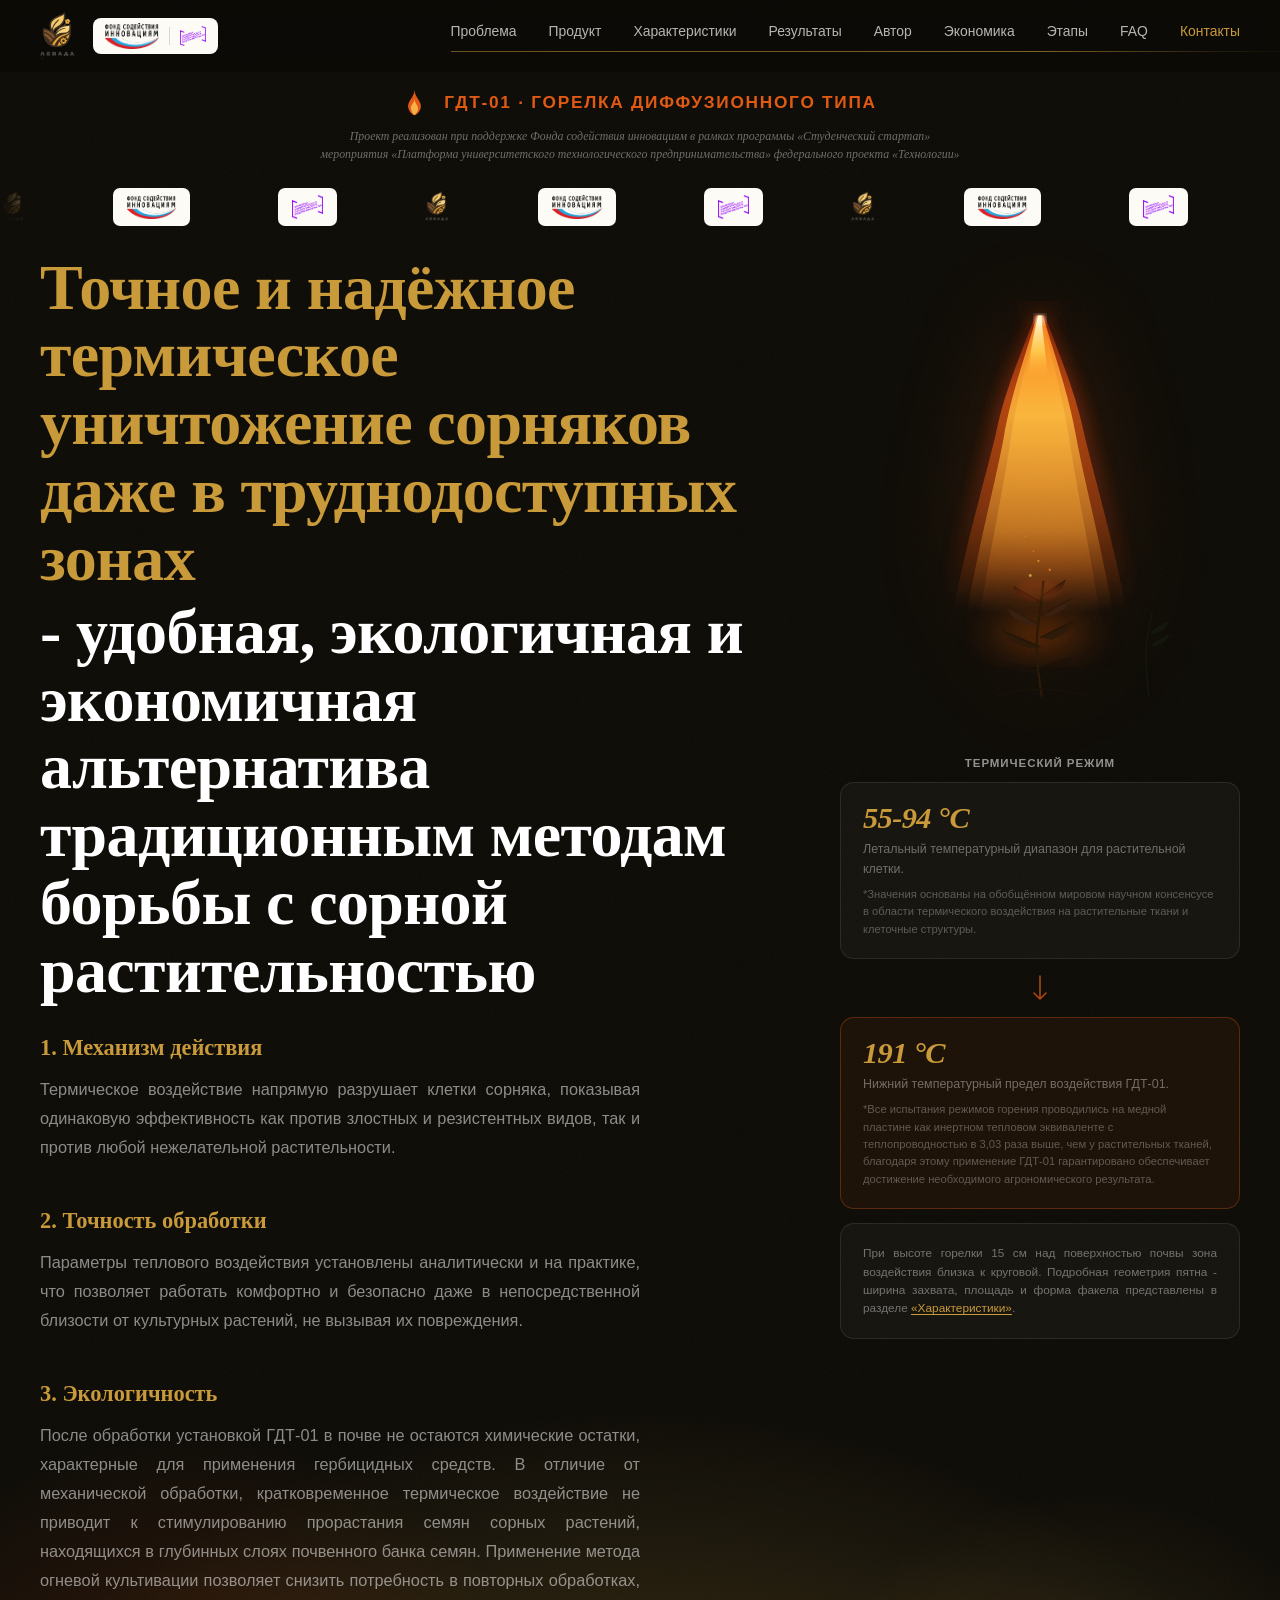
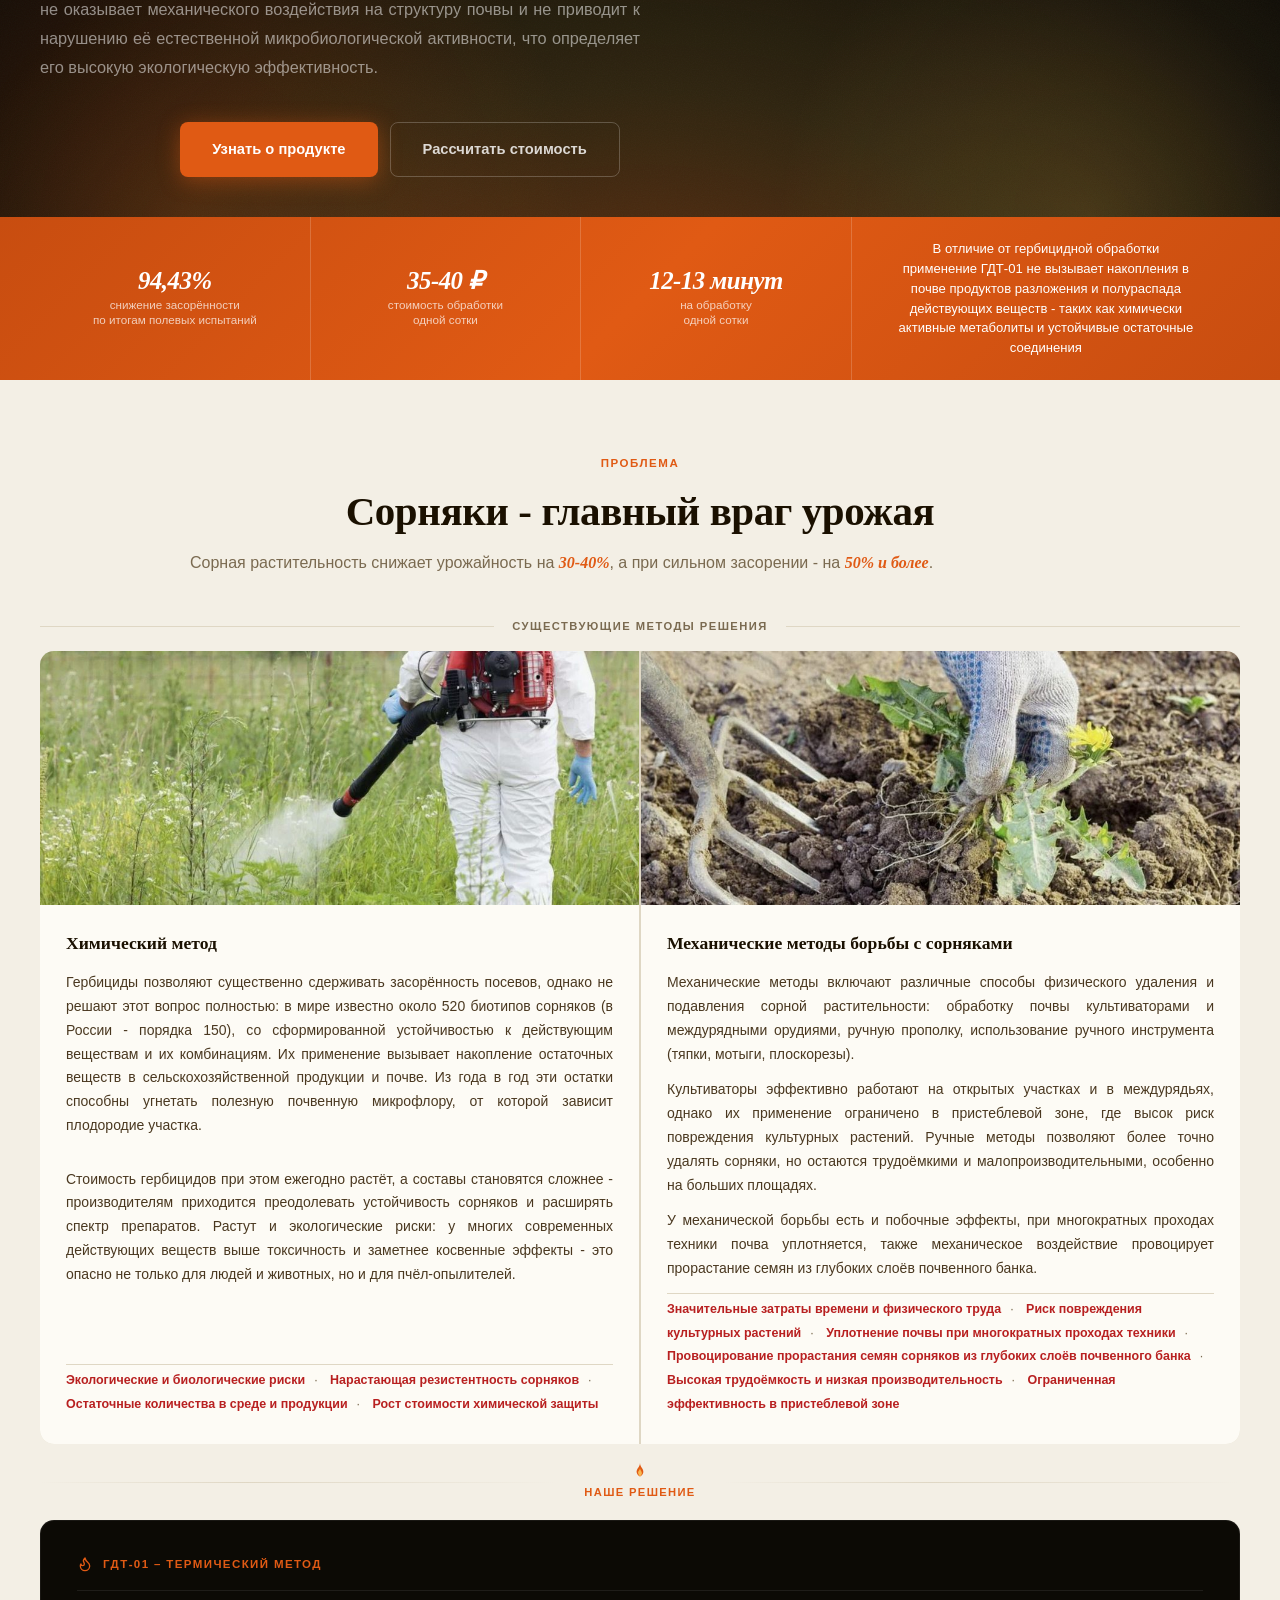
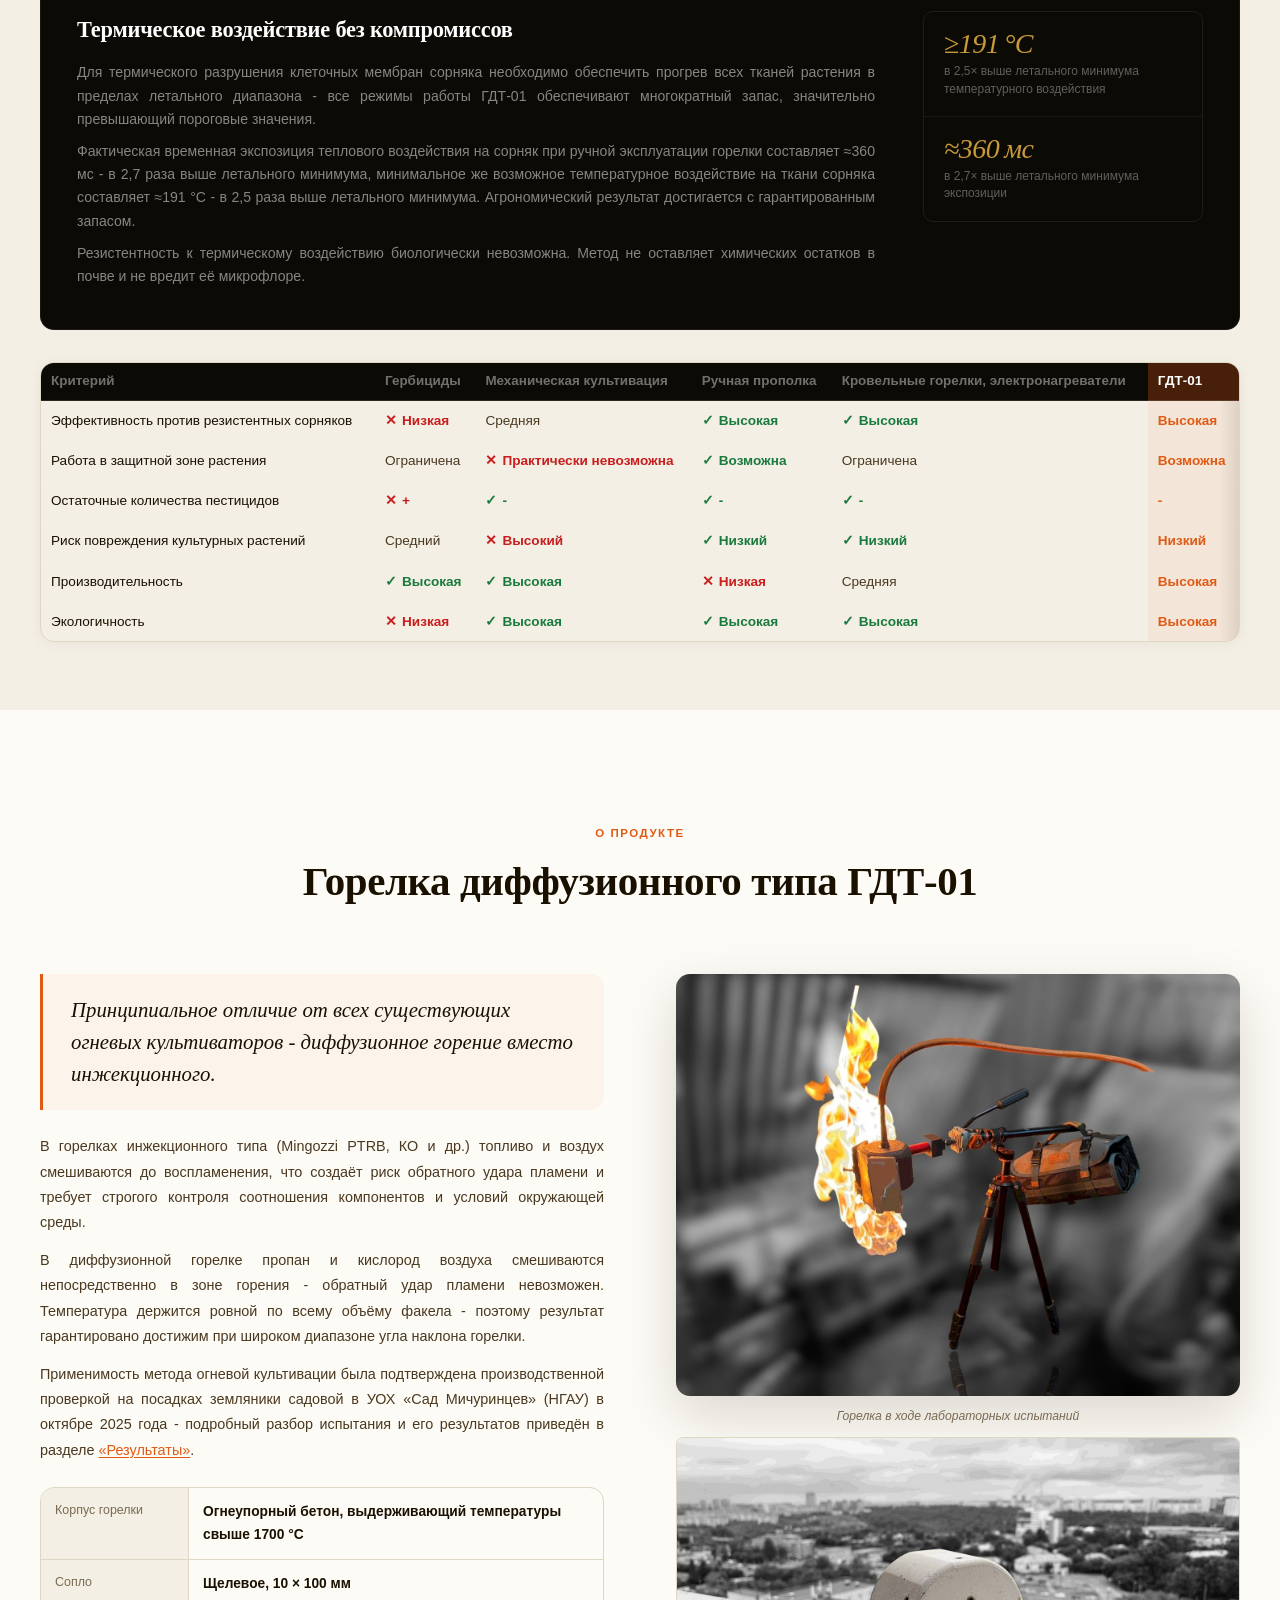
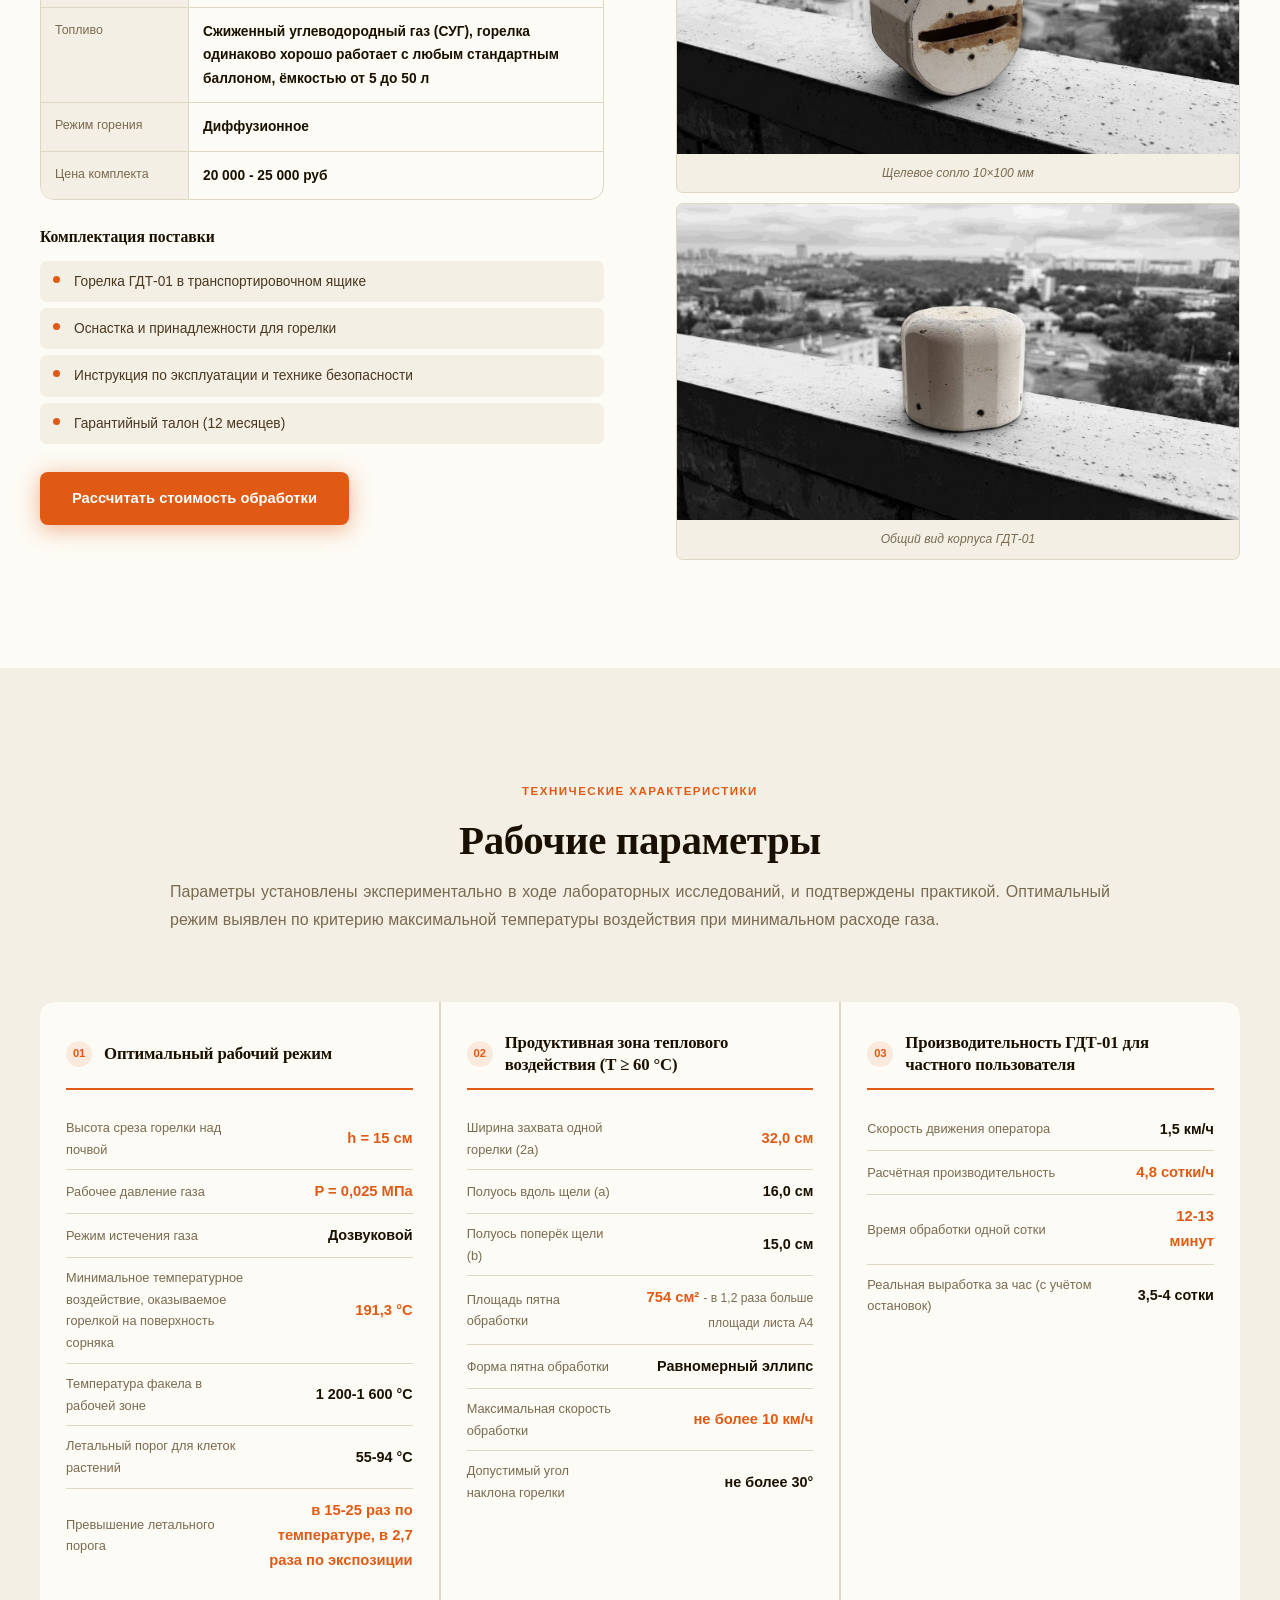
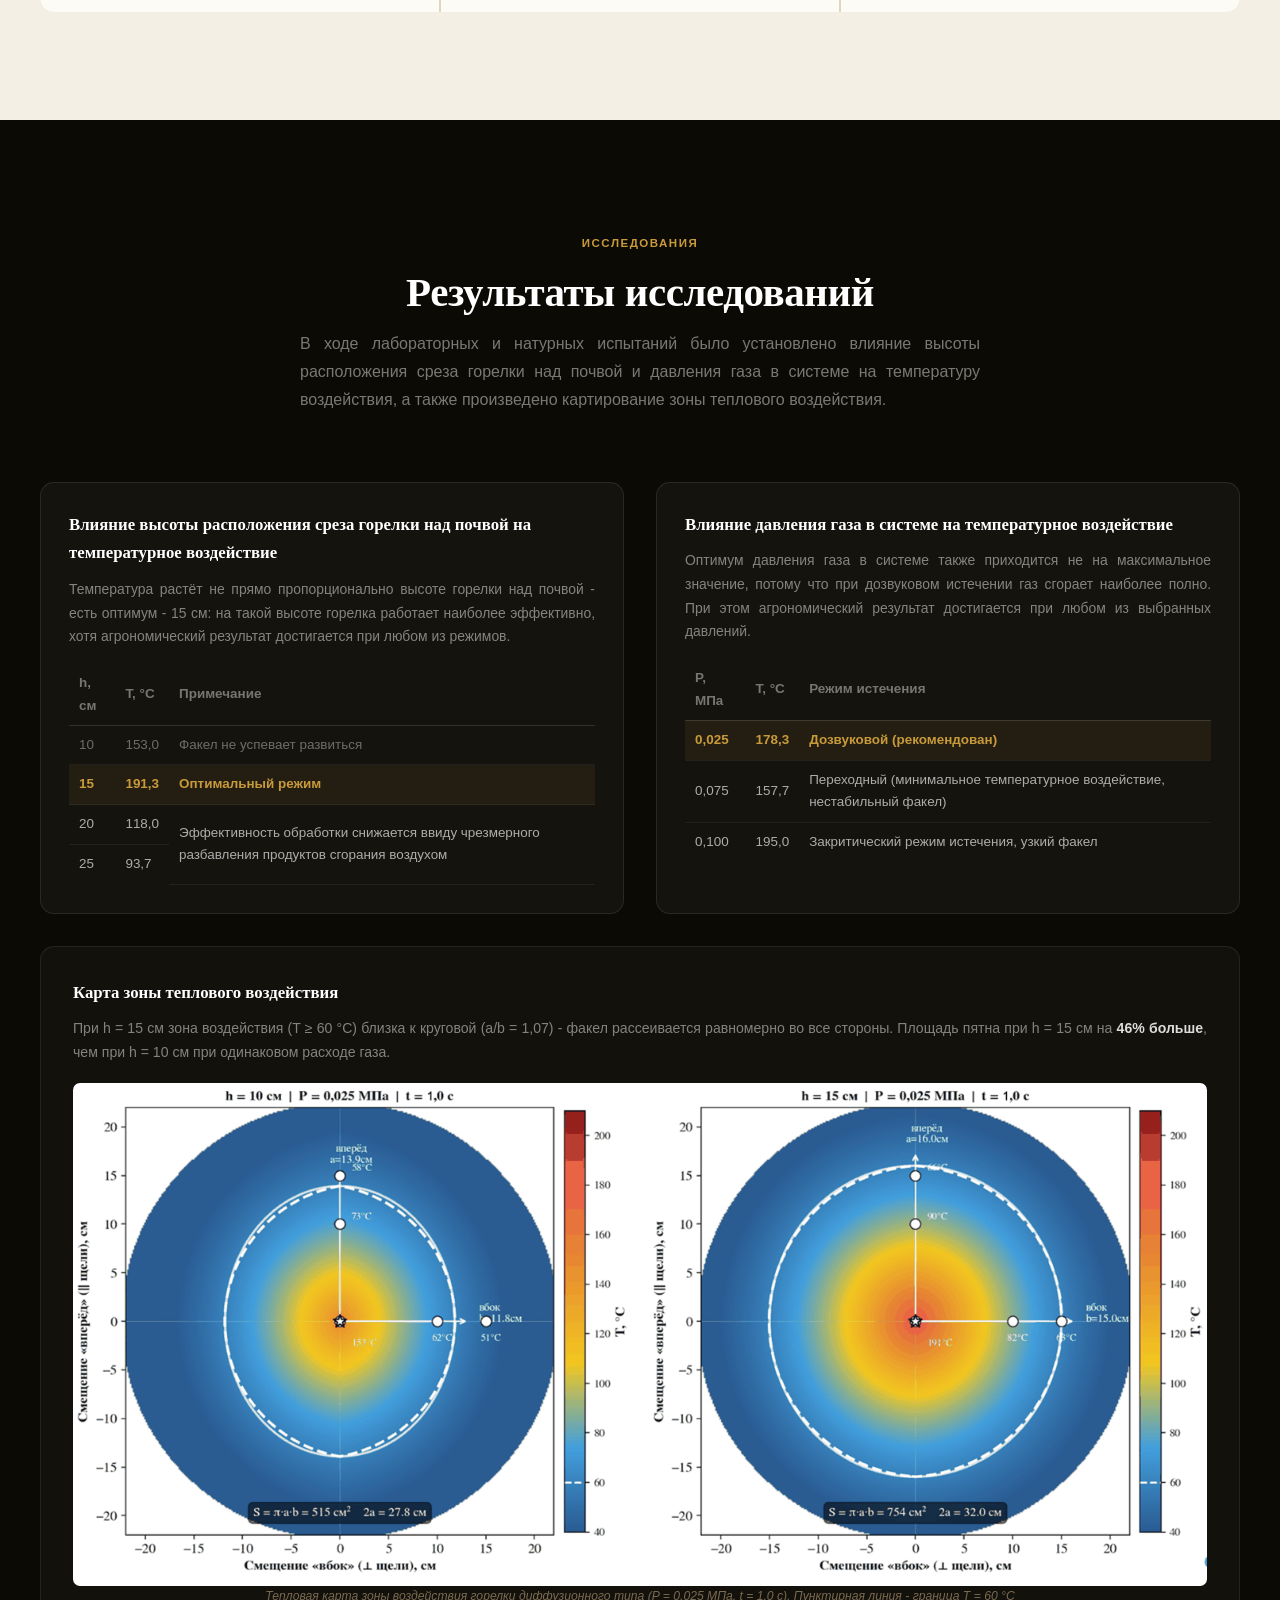
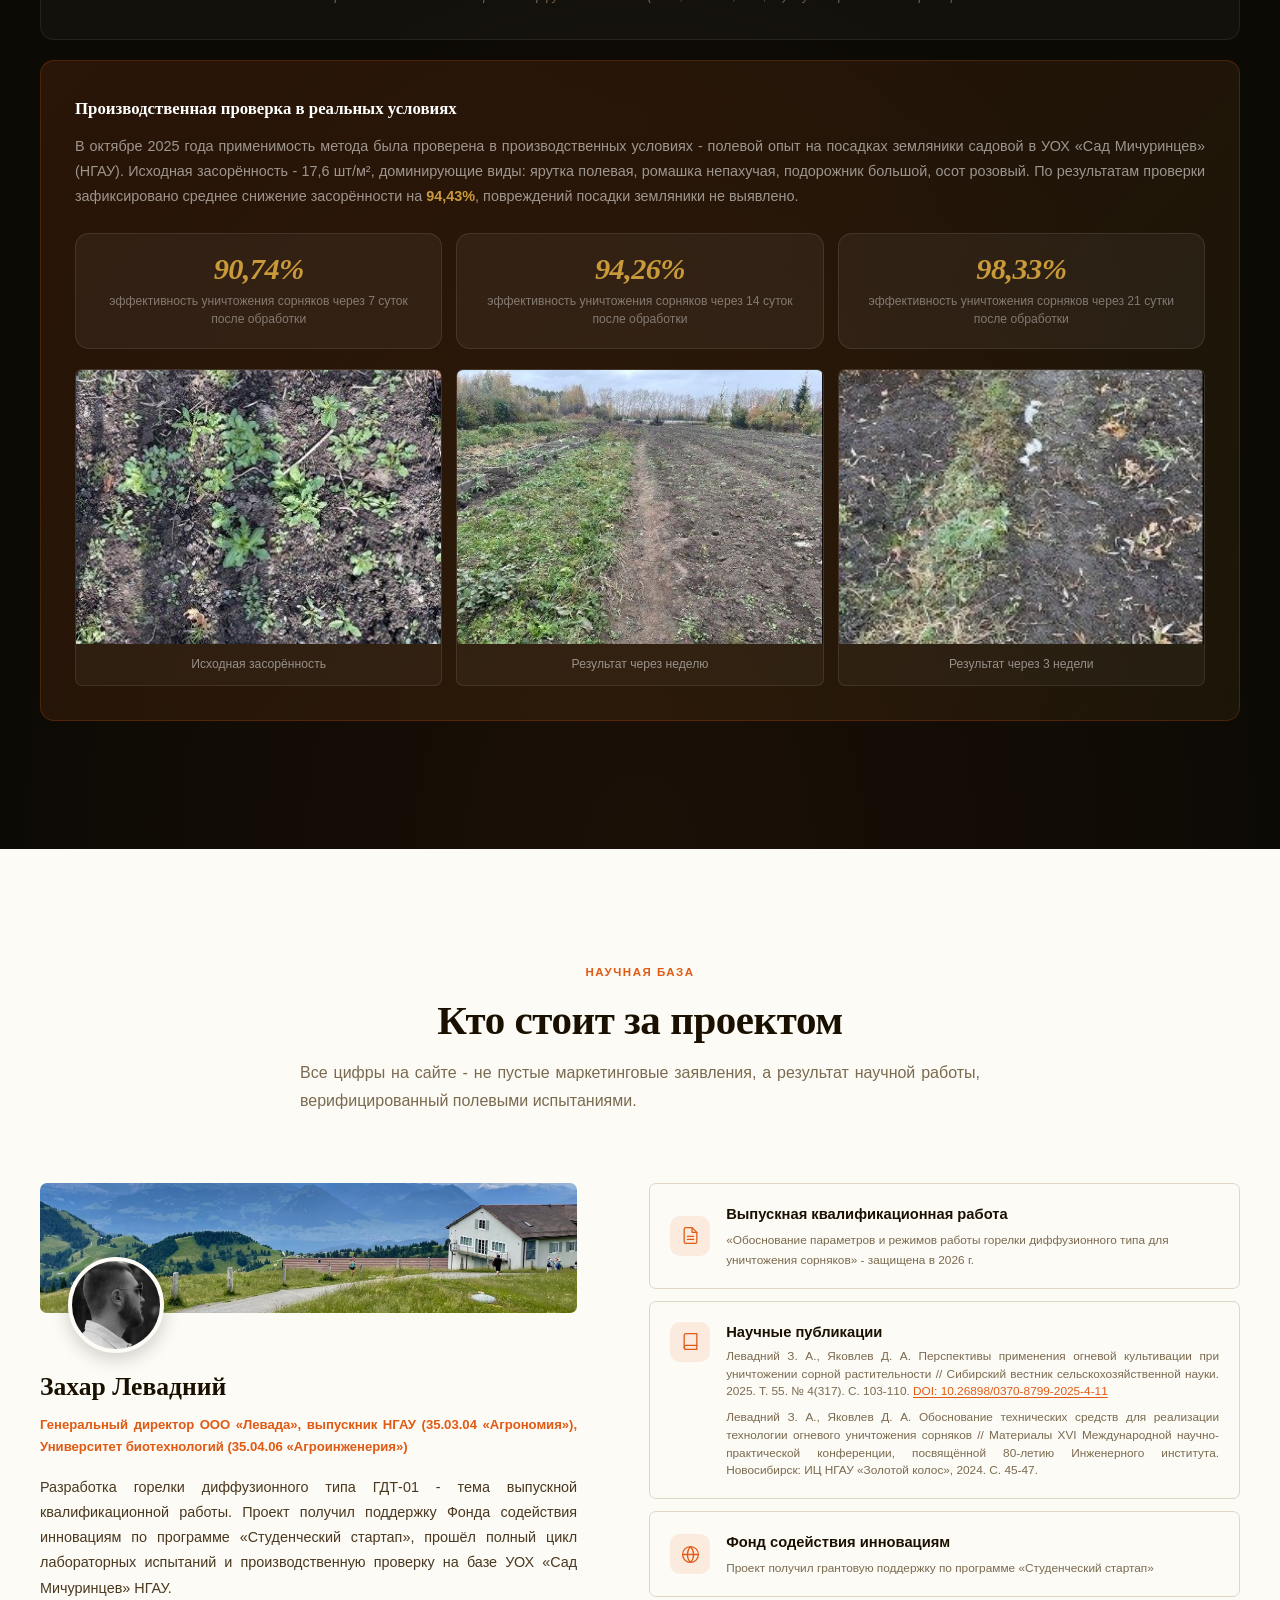
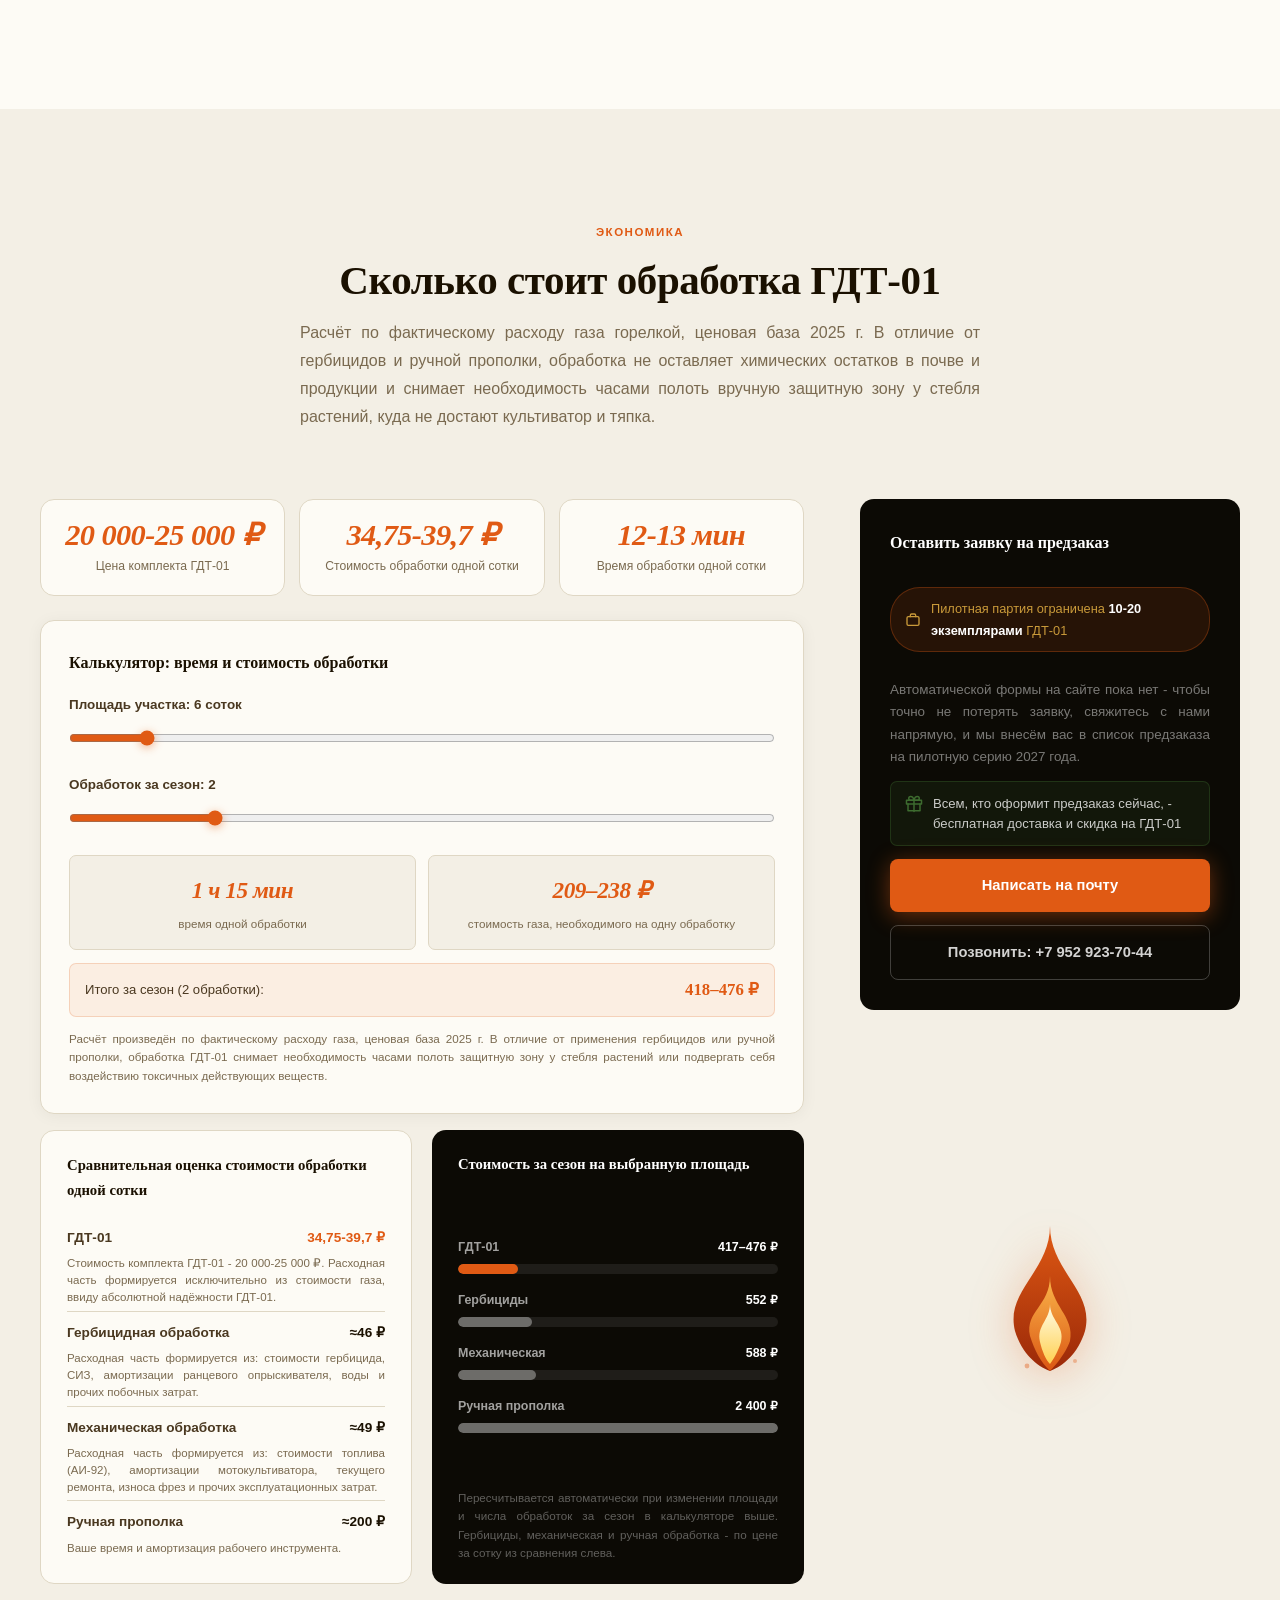
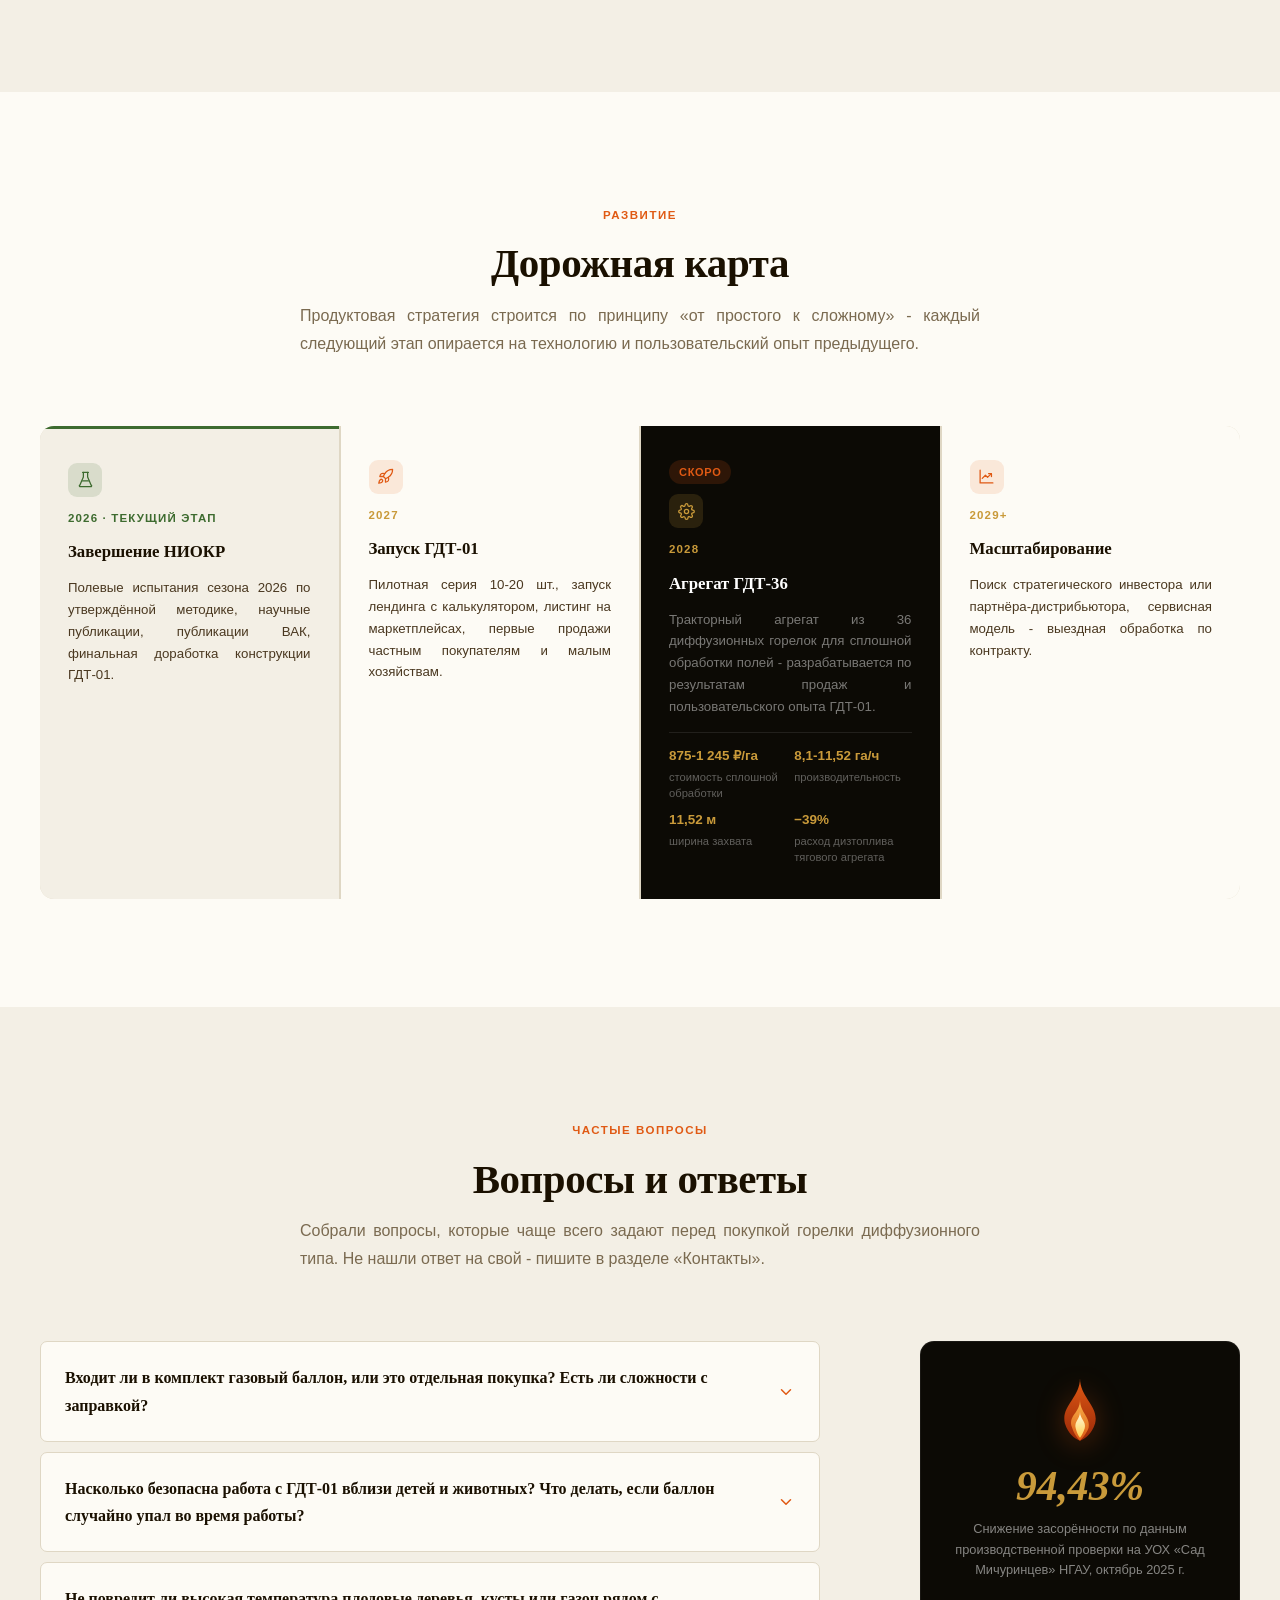
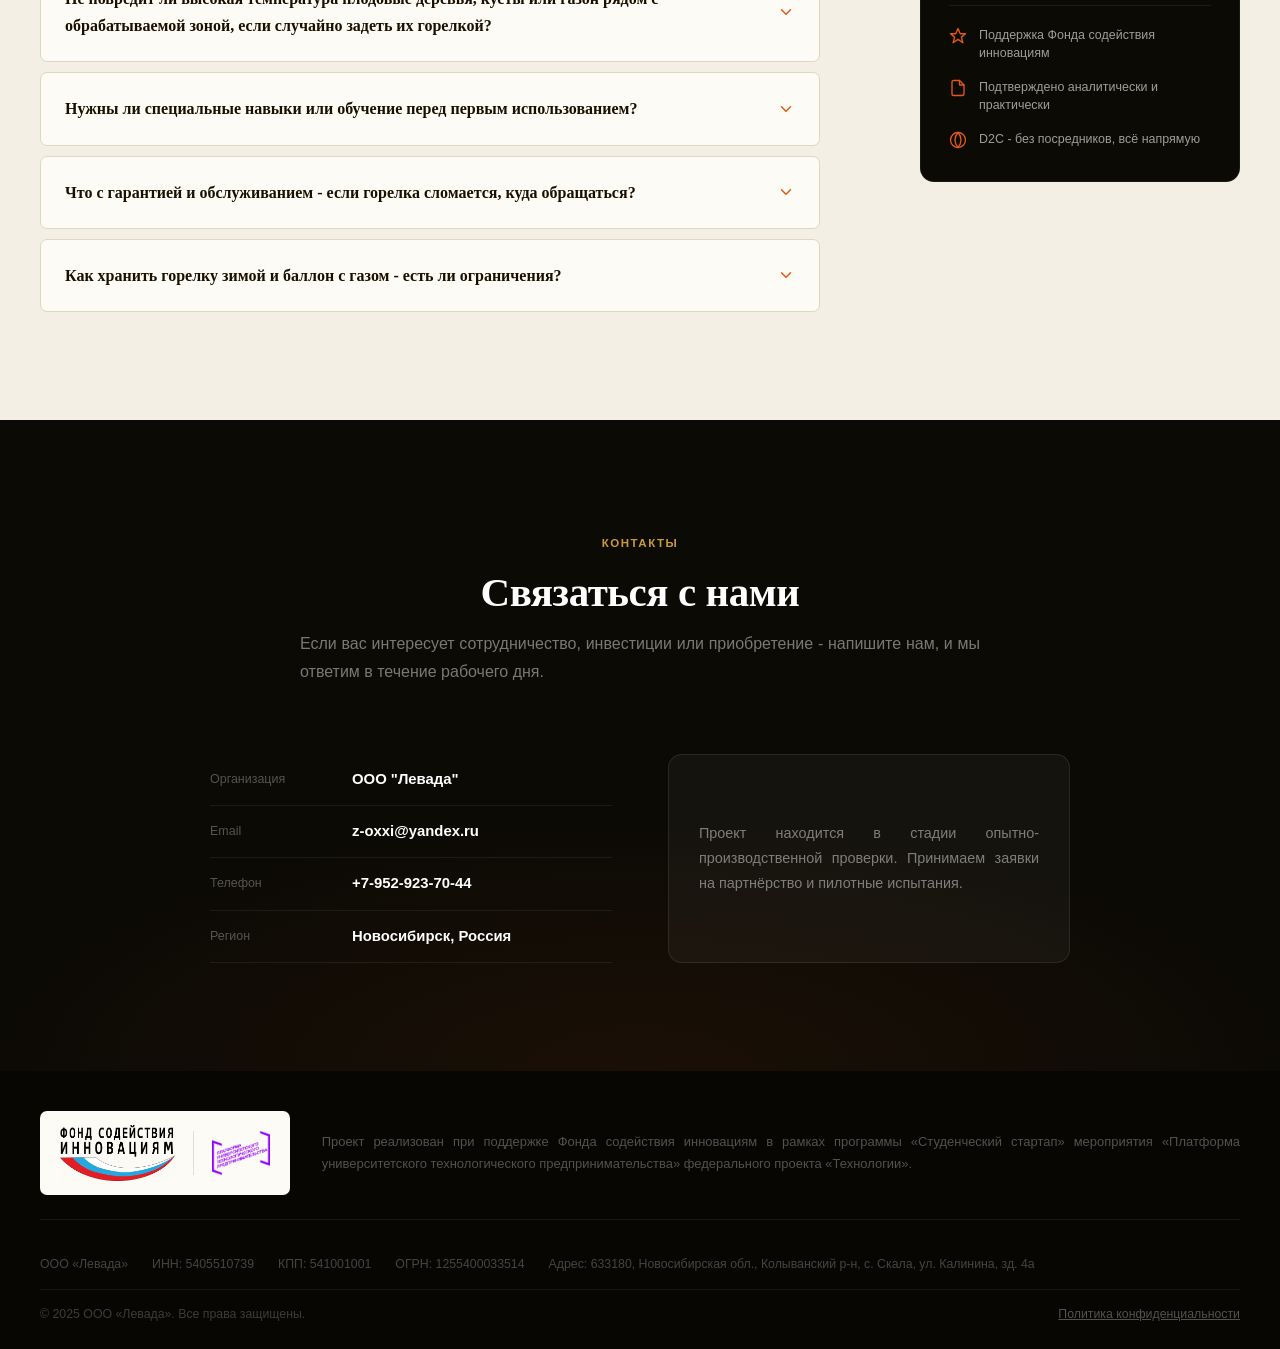
==== commit 6de59f2d: "Add files via upload" ====
--- a/index.html
+++ b/index.html
@@ -5,11 +5,19 @@
     <meta name="viewport" content="width=device-width, initial-scale=1.0">
     <title>Левада - ГДТ-01, горелка диффузионного типа для уничтожения сорняков</title>
     <meta name="description" content="ГДТ-01 - горелка диффузионного типа для уничтожения сорняков без химии и резистентности. Работает в защитной зоне растений. Цена 20 000-25 000 руб.">
+
+    <meta property="og:type" content="website">
+    <meta property="og:locale" content="ru_RU">
+    <meta property="og:site_name" content="Левада">
+    <meta property="og:title" content="ГДТ-01 - горелка диффузионного типа для уничтожения сорняков">
+    <meta property="og:description" content="Точное и надёжное термическое уничтожение сорняков без химии - даже в труднодоступных зонах и защитной зоне культурных растений.">
+    <meta property="og:image" content="images/logo-levada.png">
+    <meta name="twitter:card" content="summary">
+    <meta name="twitter:title" content="ГДТ-01 - горелка диффузионного типа для уничтожения сорняков">
+    <meta name="twitter:description" content="Точное и надёжное термическое уничтожение сорняков без химии - даже в труднодоступных зонах и защитной зоне культурных растений.">
+    <meta name="twitter:image" content="images/logo-levada.png">
     <link rel="icon" type="image/svg+xml" href="favicon.svg">
     <link rel="stylesheet" href="style.css">
-    <link rel="preconnect" href="https://fonts.googleapis.com">
-    <link rel="preconnect" href="https://fonts.gstatic.com" crossorigin>
-    <link href="https://fonts.googleapis.com/css2?family=Cormorant+Garamond:ital,wght@0,500;0,600;0,700;1,500&family=Inter:wght@400;500;600;700&display=swap" rel="stylesheet">
 </head>
 <body>
 
@@ -17,7 +25,14 @@
     <header class="header" id="top">
         <div class="container">
             <div class="header-inner">
-                <img src="images/logo-levada.png" alt="Левада" class="logo-main">
+                <div class="header-logo-group">
+                    <img src="images/logo-levada.png" alt="Левада" class="logo-main">
+                    <div class="header-grant-logos">
+                        <img src="images/logo-fond.png" alt="Фонд содействия инновациям" class="header-fond-logo">
+                        <span class="header-grant-divider"></span>
+                        <img src="images/logo-platform.png" alt="Платформа университетского технологического предпринимательства" class="header-platform-logo">
+                    </div>
+                </div>
                 <nav class="nav">
                     <a href="#problem" class="nav-link">Проблема</a>
                     <a href="#product" class="nav-link">Продукт</a>
@@ -46,6 +61,34 @@
                 инновациям в рамках программы «Студенческий стартап» мероприятия «Платформа
                 университетского технологического предпринимательства» федерального проекта
                 «Технологии»</p>
+                <div class="hero-logo-marquee" aria-hidden="true">
+                    <div class="marquee-track">
+                        <span class="marquee-logo"><img src="images/logo-levada.png" alt=""></span>
+                        <span class="marquee-logo marquee-chip"><img src="images/logo-fond.png" alt=""></span>
+                        <span class="marquee-logo marquee-chip"><img src="images/logo-platform.png" alt=""></span>
+                        <span class="marquee-logo"><img src="images/logo-levada.png" alt=""></span>
+                        <span class="marquee-logo marquee-chip"><img src="images/logo-fond.png" alt=""></span>
+                        <span class="marquee-logo marquee-chip"><img src="images/logo-platform.png" alt=""></span>
+                        <span class="marquee-logo"><img src="images/logo-levada.png" alt=""></span>
+                        <span class="marquee-logo marquee-chip"><img src="images/logo-fond.png" alt=""></span>
+                        <span class="marquee-logo marquee-chip"><img src="images/logo-platform.png" alt=""></span>
+                        <span class="marquee-logo"><img src="images/logo-levada.png" alt=""></span>
+                        <span class="marquee-logo marquee-chip"><img src="images/logo-fond.png" alt=""></span>
+                        <span class="marquee-logo marquee-chip"><img src="images/logo-platform.png" alt=""></span>
+                        <span class="marquee-logo"><img src="images/logo-levada.png" alt=""></span>
+                        <span class="marquee-logo marquee-chip"><img src="images/logo-fond.png" alt=""></span>
+                        <span class="marquee-logo marquee-chip"><img src="images/logo-platform.png" alt=""></span>
+                        <span class="marquee-logo"><img src="images/logo-levada.png" alt=""></span>
+                        <span class="marquee-logo marquee-chip"><img src="images/logo-fond.png" alt=""></span>
+                        <span class="marquee-logo marquee-chip"><img src="images/logo-platform.png" alt=""></span>
+                        <span class="marquee-logo"><img src="images/logo-levada.png" alt=""></span>
+                        <span class="marquee-logo marquee-chip"><img src="images/logo-fond.png" alt=""></span>
+                        <span class="marquee-logo marquee-chip"><img src="images/logo-platform.png" alt=""></span>
+                        <span class="marquee-logo"><img src="images/logo-levada.png" alt=""></span>
+                        <span class="marquee-logo marquee-chip"><img src="images/logo-fond.png" alt=""></span>
+                        <span class="marquee-logo marquee-chip"><img src="images/logo-platform.png" alt=""></span>
+                    </div>
+                </div>
             </div>
             <div class="hero-content">
                 <h1 class="hero-title">
@@ -317,7 +360,7 @@
             <div class="problem-grid-bad">
                 <div class="problem-card problem-bad">
                     <div class="problem-photo-wrap">
-                        <img src="images/method-chemical.jpg" alt="Обработка сорняков гербицидом с помощью ранцевого опрыскивателя" class="problem-photo">
+                        <img src="images/method-chemical.jpg" alt="Обработка сорняков гербицидом с помощью ранцевого опрыскивателя" class="problem-photo" loading="lazy">
                     </div>
                     <div class="problem-card-body">
                     <h3 class="problem-name">Химический метод</h3>
@@ -348,7 +391,7 @@
                 </div>
                 <div class="problem-card problem-bad">
                     <div class="problem-photo-wrap">
-                        <img src="images/method-mechanical.jpg" alt="Ручное удаление сорняка с корнем при помощи вил" class="problem-photo">
+                        <img src="images/method-mechanical.jpg" alt="Ручное удаление сорняка с корнем при помощи вил" class="problem-photo" loading="lazy">
                     </div>
                     <div class="problem-card-body">
                     <h3 class="problem-name">Механические методы борьбы с сорняками</h3>
@@ -424,6 +467,7 @@
                 </div>
             </div>
 
+            <p class="table-scroll-hint">← Листайте таблицу вбок →</p>
             <div class="compare-table-wrap">
                 <table class="data-table compare-table">
                     <thead>
@@ -555,14 +599,14 @@
                     <a href="#economics" class="btn btn-primary product-cta">Рассчитать стоимость обработки</a>
                 </div>
                 <div class="product-photo">
-                    <img src="images/burner-rig-flame.jpg" alt="Горелка диффузионного типа в ходе лабораторных испытаний - диффузионное пламя" class="product-img">
+                    <img src="images/burner-rig-flame.jpg" alt="Горелка диффузионного типа в ходе лабораторных испытаний - диффузионное пламя" class="product-img" loading="lazy">
                     <div class="photo-caption">Горелка в ходе лабораторных испытаний</div>
                     <figure class="photo-secondary-real">
-                        <img src="images/nozzle-closeup.jpg" alt="Щелевое сопло 10×100 мм горелки диффузионного типа ГДТ-01">
+                        <img src="images/nozzle-closeup.jpg" alt="Щелевое сопло 10×100 мм горелки диффузионного типа ГДТ-01" loading="lazy">
                         <figcaption>Щелевое сопло 10×100 мм</figcaption>
                     </figure>
                     <figure class="photo-secondary-real">
-                        <img src="images/burner-housing-general.jpg" alt="Общий вид корпуса горелки диффузионного типа ГДТ-01">
+                        <img src="images/burner-housing-general.jpg" alt="Общий вид корпуса горелки диффузионного типа ГДТ-01" loading="lazy">
                         <figcaption>Общий вид корпуса ГДТ-01</figcaption>
                     </figure>
                 </div>
@@ -736,7 +780,7 @@
                     факел рассеивается равномерно во все стороны. Площадь пятна при
                     h = 15 см на <strong>46% больше</strong>, чем при h = 10 см при одинаковом расходе газа.
                 </p>
-                <img src="images/heat-map.png" alt="Тепловая карта зоны воздействия диффузионной горелки" class="heatmap-img">
+                <img src="images/heat-map.png" alt="Тепловая карта зоны воздействия диффузионной горелки" class="heatmap-img" loading="lazy">
                 <div class="photo-caption">Тепловая карта зоны воздействия горелки диффузионного типа (P = 0,025 МПа, t = 1,0 с). Пунктирная линия - граница T = 60 °C</div>
             </div>
 
@@ -797,9 +841,9 @@
             <div class="research-layout">
                 <div class="research-bio">
                     <div class="research-banner">
-                        <img src="images/author-banner.jpg" alt="" class="research-banner-img">
+                        <img src="images/author-banner.jpg" alt="" class="research-banner-img" loading="lazy">
                         <div class="research-avatar">
-                            <img src="images/author-photo.jpg" alt="Захар Левадний, основатель ООО «Левада»">
+                            <img src="images/author-photo.jpg" alt="Захар Левадний, основатель ООО «Левада»" loading="lazy">
                         </div>
                     </div>
                     <h3 class="research-name">Захар Левадний</h3>
@@ -1015,7 +1059,7 @@
                             скидка на ГДТ-01</span>
                         </div>
                         <a href="mailto:z-oxxi@yandex.ru?subject=%D0%9F%D1%80%D0%B5%D0%B4%D0%B7%D0%B0%D0%BA%D0%B0%D0%B7%20%D0%93%D0%94%D0%A2-01" class="btn btn-primary preorder-submit">Написать на почту</a>
-                        <a href="tel:+79259237044" class="btn btn-outline preorder-submit">Позвонить: +7 925 923-70-44</a>
+                        <a href="tel:+79529237044" class="btn btn-outline preorder-submit">Позвонить: +7 952 923-70-44</a>
                     </div>
 
                     <div class="preorder-illustration" aria-hidden="true">
@@ -1300,7 +1344,7 @@
                     </div>
                     <div class="contact-row">
                         <div class="contact-label">Телефон</div>
-                        <div class="contact-val"><a href="tel:+79259237044">+7-925-923-70-44</a></div>
+                        <div class="contact-val"><a href="tel:+79529237044">+7-952-923-70-44</a></div>
                     </div>
                     <div class="contact-row">
                         <div class="contact-label">Регион</div>
@@ -1315,35 +1359,15 @@
         </div>
     </section>
 
-
-    <!-- ПОЛИТИКА КОНФИДЕНЦИАЛЬНОСТИ (встроенная) -->
-    <section class="privacy-inline" id="privacy">
-        <div class="container">
-            <p class="privacy-title">Политика конфиденциальности ООО «Левада»</p>
-            <p class="privacy-date">Дата последнего обновления: 3 июля 2026 г.</p>
-            <div class="privacy-body">
-                <p><strong>1. Общие положения.</strong> Настоящая Политика конфиденциальности (далее — Политика) распространяется на информацию, которую ООО «Левада» (далее — Оператор) получает от пользователей при использовании настоящего сайта. Политика разработана во исполнение требований Федерального закона от 27.07.2006 № 152-ФЗ «О персональных данных» (в редакции Федерального закона от 14.07.2022 № 266-ФЗ). Используя сайт, пользователь подтверждает ознакомление с Политикой и принимает её условия.</p>
-                <p><strong>2. Оператор персональных данных.</strong> ООО «Левада», ИНН: 5405510739, КПП: 541001001, ОГРН: 1255400033514 от 11.11.2025. Юридический адрес: 633180, Новосибирская обл., Колыванский р-н, с. Скала, ул. Калинина, зд. 4а. Контактный email: z-oxxi@yandex.ru, телефон: +7-925-923-70-44.</p>
-                <p><strong>3. Какие данные обрабатываются.</strong> Оператор может обрабатывать: (а) содержание и контактные данные, указанные в прямых обращениях по реквизитам сайта (email, телефон); (б) технические файлы cookie. Специальные категории данных (состояние здоровья, политические взгляды и иные, указанные в ст. 10 Федерального закона № 152-ФЗ) не собираются.</p>
-                <p><strong>4. Цели обработки.</strong> Рассмотрение обращений, поступивших по контактным данным сайта, включая заявки на предзаказ; уведомление о начале поставок продукта; установление деловых контактов; выполнение требований законодательства Российской Федерации.</p>
-                <p><strong>5. Правовое основание.</strong> Обработка осуществляется на основании согласия субъекта персональных данных (п. 1 ч. 1 ст. 6 Федерального закона № 152-ФЗ). Направление обращения по контактным данным сайта расценивается как выражение такого согласия.</p>
-                <p><strong>6. Локализация данных.</strong> В соответствии с требованиями ст. 18.1 Федерального закона № 152-ФЗ персональные данные граждан Российской Федерации при сборе обрабатываются с использованием баз данных, расположенных на территории Российской Федерации.</p>
-                <p><strong>7. Файлы cookie.</strong> Сайт использует только технические (необходимые) файлы cookie. Аналитические и маркетинговые cookie не применяются. Данные, сохранённые в cookie, хранятся локально в браузере и не передаются на серверы Оператора. Пользователь вправе отказаться от cookie через баннер или настройки браузера.</p>
-                <p><strong>8. Срок хранения.</strong> Персональные данные хранятся не более 3 лет с момента получения или до отзыва согласия. По истечении срока данные уничтожаются или обезличиваются.</p>
-                <p><strong>9. Передача третьим лицам.</strong> Оператор не передаёт персональные данные третьим лицам в коммерческих целях. Передача возможна исключительно в случаях, предусмотренных законодательством Российской Федерации.</p>
-                <p><strong>10. Права субъекта персональных данных.</strong> В соответствии со ст. 14–17 Федерального закона № 152-ФЗ пользователь вправе получить подтверждение обработки своих данных, требовать их уточнения, блокирования или уничтожения, отозвать согласие, а также обжаловать действия Оператора в Роскомнадзор (rkn.gov.ru). Запросы направляются на z-oxxi@yandex.ru. Оператор рассматривает обращения в течение 30 дней.</p>
-                <p><strong>11. Безопасность.</strong> Оператор принимает необходимые технические и организационные меры для защиты персональных данных от несанкционированного доступа, уничтожения, изменения и иных неправомерных действий.</p>
-                <p><strong>12. Изменения Политики.</strong> Оператор вправе вносить изменения без предварительного уведомления. Новая редакция вступает в силу с момента её размещения на сайте.</p>
-            </div>
-        </div>
-    </section>
 
     <!-- FOOTER -->
     <footer class="footer">
         <div class="container">
             <div class="footer-inner">
                 <div class="footer-logo-wrap">
-                    <img src="images/logo-fond.png" alt="Фонд содействия инновациям" class="footer-fond-logo">
+                    <img src="images/logo-fond.png" alt="Фонд содействия инновациям" class="footer-fond-logo" loading="lazy">
+                    <span class="footer-logo-divider"></span>
+                    <img src="images/logo-platform.png" alt="Платформа университетского технологического предпринимательства" class="footer-platform-logo" loading="lazy">
                 </div>
                 <div class="footer-support-text">
                     Проект реализован при поддержке Фонда содействия инновациям в рамках программы 
@@ -1360,24 +1384,11 @@
             </div>
             <div class="footer-bottom">
                 <span>&copy; 2025 ООО &laquo;Левада&raquo;. Все права защищены.</span>
-                <a href="#privacy" class="footer-privacy-link">Политика конфиденциальности</a>
+                <a href="privacy.html" class="footer-privacy-link">Политика конфиденциальности</a>
             </div>
         </div>
     </footer>
 
-
-    <!-- COOKIE BANNER -->
-    <div class="cookie-banner" id="cookieBanner" style="display:none">
-        <div class="cookie-text">
-            Этот сайт использует файлы cookie для корректной работы.
-            <a href="#privacy">Политика конфиденциальности</a>
-        </div>
-        <div class="cookie-actions">
-            <button class="cookie-btn cookie-accept" onclick="acceptCookies()">Принять</button>
-            <button class="cookie-btn cookie-decline" onclick="declineCookies()">Только необходимые</button>
-        </div>
-    </div>
     <script src="script.js"></script>
-    <script src="analytics.js"></script>
 </body>
 </html>
--- a/style.css
+++ b/style.css
@@ -19,8 +19,8 @@
   --text-mid:    #4A3820;
   --text-light:  #7A6A50;
 
-  --font-head: 'Cormorant Garamond', 'Palatino Linotype', Georgia, serif;
-  --font-body: 'Inter', system-ui, sans-serif;
+  --font-head: Georgia, 'Palatino Linotype', 'Noto Serif', 'Times New Roman', serif;
+  --font-body: -apple-system, BlinkMacSystemFont, 'Segoe UI', Roboto, 'Helvetica Neue', Arial, sans-serif;
 
   --r:    14px;
   --r-sm:  7px;
@@ -65,6 +65,19 @@
   height: 72px;
 }
 .logo-main { height: 48px; }
+
+.header-logo-group { display: flex; align-items: center; gap: 16px; }
+.header-grant-logos {
+  display: flex;
+  align-items: center;
+  gap: 10px;
+  background: var(--cream);
+  border-radius: 8px;
+  padding: 5px 12px;
+}
+.header-fond-logo { height: 26px; display: block; }
+.header-platform-logo { height: 20px; display: block; }
+.header-grant-divider { width: 1px; height: 18px; background: rgba(26,16,0,0.15); flex-shrink: 0; }
 
 .nav { display: flex; gap: 32px; }
 .nav-link {
@@ -172,8 +185,6 @@
 /* Короткие однострочные подписи/лейблы не выравниваем - justify на них не
    влияет визуально, но явно отключаем, чтобы не мешать центрированию */
 .photo-caption,
-.privacy-title,
-.privacy-date,
 .calc-result-label,
 .roadmap-period,
 .section-eyebrow,
@@ -493,6 +504,23 @@
   border-radius: var(--r);
   border: 1px solid var(--border);
   box-shadow: 0 2px 14px rgba(26,16,0,0.05);
+  position: relative;
+  background-image: linear-gradient(to right, transparent, transparent),
+                     linear-gradient(to right, transparent, rgba(26,16,0,0.10));
+  background-position: left center, right center;
+  background-repeat: no-repeat;
+  background-size: 20px 100%, 20px 100%;
+  background-attachment: local, scroll;
+}
+.table-scroll-hint {
+  display: none;
+  text-align: center;
+  font-size: 0.78rem;
+  color: var(--text-light);
+  margin-bottom: 8px;
+}
+@media (max-width: 700px) {
+  .table-scroll-hint { display: block; }
 }
 .compare-table {
   width: 100%; min-width: 700px;
@@ -1331,8 +1359,16 @@
   padding: 14px 20px;
   display: inline-flex;
   align-items: center;
+  gap: 18px;
 }
 .footer-fond-logo { height: 56px; display: block; }
+.footer-platform-logo { height: 44px; display: block; }
+.footer-logo-divider {
+  width: 1px;
+  height: 44px;
+  background: rgba(26,16,0,0.12);
+  flex-shrink: 0;
+}
 .footer-support-text { font-size: 0.81rem; line-height: 1.7; color: rgba(255,255,255,0.3); }
 .footer-requisites {
   display: flex; flex-wrap: wrap; gap: 5px 24px;
@@ -1356,32 +1392,6 @@
 }
 .fade-up.visible { opacity: 1; transform: translateY(0); }
 @media (prefers-reduced-motion: reduce) { .fade-up { opacity: 1; transform: none; transition: none; } }
-
-/* ── COOKIE ── */
-.cookie-banner {
-  position: fixed; bottom: 0; left: 0; right: 0;
-  background: var(--night);
-  color: rgba(255,255,255,0.78);
-  padding: 15px 28px;
-  display: flex; align-items: center; justify-content: space-between; gap: 20px;
-  z-index: 2000;
-  border-top: 2px solid var(--flame);
-  font-size: 0.84rem;
-  flex-wrap: wrap;
-  transform: translateY(0); transition: transform 0.3s ease;
-}
-.cookie-banner.hidden { transform: translateY(110%); }
-.cookie-text a { color: var(--ember); }
-.cookie-actions { display: flex; gap: 10px; flex-shrink: 0; }
-.cookie-btn {
-  padding: 8px 19px; border-radius: 6px; font-size: 0.82rem;
-  font-weight: 600; cursor: pointer; border: none; transition: all var(--trans);
-  font-family: var(--font-body);
-}
-.cookie-accept { background: var(--flame); color: #fff; }
-.cookie-accept:hover { background: #c84d10; }
-.cookie-decline { background: transparent; color: rgba(255,255,255,0.5); border: 1px solid rgba(255,255,255,0.18); }
-.cookie-decline:hover { background: rgba(255,255,255,0.06); }
 
 /* ── RESPONSIVE ── */
 @media (max-width: 980px) {
@@ -1747,14 +1757,6 @@
 .calc-input-row input[type="range"]::-webkit-slider-thumb { -webkit-appearance: auto; }
 .calc-input-row input[type="range"]::-moz-range-thumb { width: auto; height: auto; border: initial; }
 
-/* 6. COOKIE — гарантируем z-index и pointer-events */
-.cookie-banner {
-    z-index: 9999;
-    pointer-events: auto;
-}
-.cookie-banner .cookie-actions { pointer-events: auto; }
-.cookie-btn { pointer-events: auto; cursor: pointer; }
-
 /* proof-strip — убираю дублирующий border-right у последнего */
 .proof-item:last-child { border-right: none; }
 
@@ -1772,7 +1774,8 @@
 .hero-inner {
     display: grid;
     grid-template-columns: 1.1fr 400px;
-    gap: 80px;
+    column-gap: 80px;
+    row-gap: 0;
     align-items: start;
     min-height: auto;
     padding: 88px 0 40px;
@@ -1787,7 +1790,7 @@
     display: flex;
     flex-direction: column;
     align-items: center;
-    margin-bottom: 36px;
+    margin-bottom: 28px;
 }
 .hero-top-banner .hero-eyebrow { margin-bottom: 10px; }
 .hero-fund-note {
@@ -1799,6 +1802,42 @@
     line-height: 1.5;
     color: rgba(255,255,255,0.4);
 }
+
+/* Бегущая строка логотипов между текстом о поддержке и заголовком -
+   растянута на всю ширину окна, независимо от контейнера */
+.hero-logo-marquee {
+    width: 100vw;
+    margin-left: calc(50% - 50vw);
+    margin-right: calc(50% - 50vw);
+    overflow: hidden;
+    margin-top: 24px;
+    -webkit-mask-image: linear-gradient(to right, transparent, #000 6%, #000 94%, transparent);
+    mask-image: linear-gradient(to right, transparent, #000 6%, #000 94%, transparent);
+}
+.marquee-track {
+    display: flex;
+    align-items: center;
+    gap: 88px;
+    width: max-content;
+    animation: marqueeScroll 46s linear infinite;
+}
+.hero-logo-marquee:hover .marquee-track { animation-play-state: paused; }
+.marquee-logo { display: flex; align-items: center; flex-shrink: 0; }
+.marquee-logo img { height: 32px; display: block; width: auto; }
+.marquee-chip {
+    background: var(--cream);
+    border-radius: 7px;
+    padding: 7px 14px;
+}
+.marquee-chip img { height: 24px; }
+@keyframes marqueeScroll {
+    from { transform: translateX(0); }
+    to { transform: translateX(-50%); }
+}
+@media (prefers-reduced-motion: reduce) {
+    .marquee-track { animation: none; }
+}
+
 /* Убираем старый padding с hero-content */
 .hero-content {
     padding: 0;
@@ -1912,38 +1951,4 @@
 
 /* 3. SPEC GROUP TITLE — высота выравнивается через JS, см. консолидированное правило выше */
 
-/* 4. ПОЛИТИКА КОНФИДЕНЦИАЛЬНОСТИ — встроенный блок */
-.privacy-inline {
-    background: #050402;
-    padding: 52px 0 72px;
-    border-top: 1px solid rgba(255,255,255,.05);
-}
-.privacy-inline .container { max-width: 860px; }
-.privacy-title {
-    font-family: var(--font-head);
-    font-size: 1.1rem;
-    font-style: italic;
-    color: rgba(255,255,255,.35);
-    margin-bottom: 6px;
-}
-.privacy-date {
-    font-size: 0.72rem;
-    color: rgba(255,255,255,.20);
-    margin-bottom: 28px;
-    font-style: italic;
-}
-.privacy-body p {
-    font-size: 0.73rem;
-    color: rgba(255,255,255,.18);
-    line-height: 1.85;
-    margin-bottom: 9px;
-    font-style: italic;
-}
-.privacy-body strong {
-    font-style: normal;
-    font-weight: 600;
-    color: rgba(255,255,255,.28);
-}
-.privacy-body a { color: rgba(201,154,58,.38); }
-
 /* 5. Анимация пламени консолидирована в начале файла, у .hero-flame-svg .fl-* */
